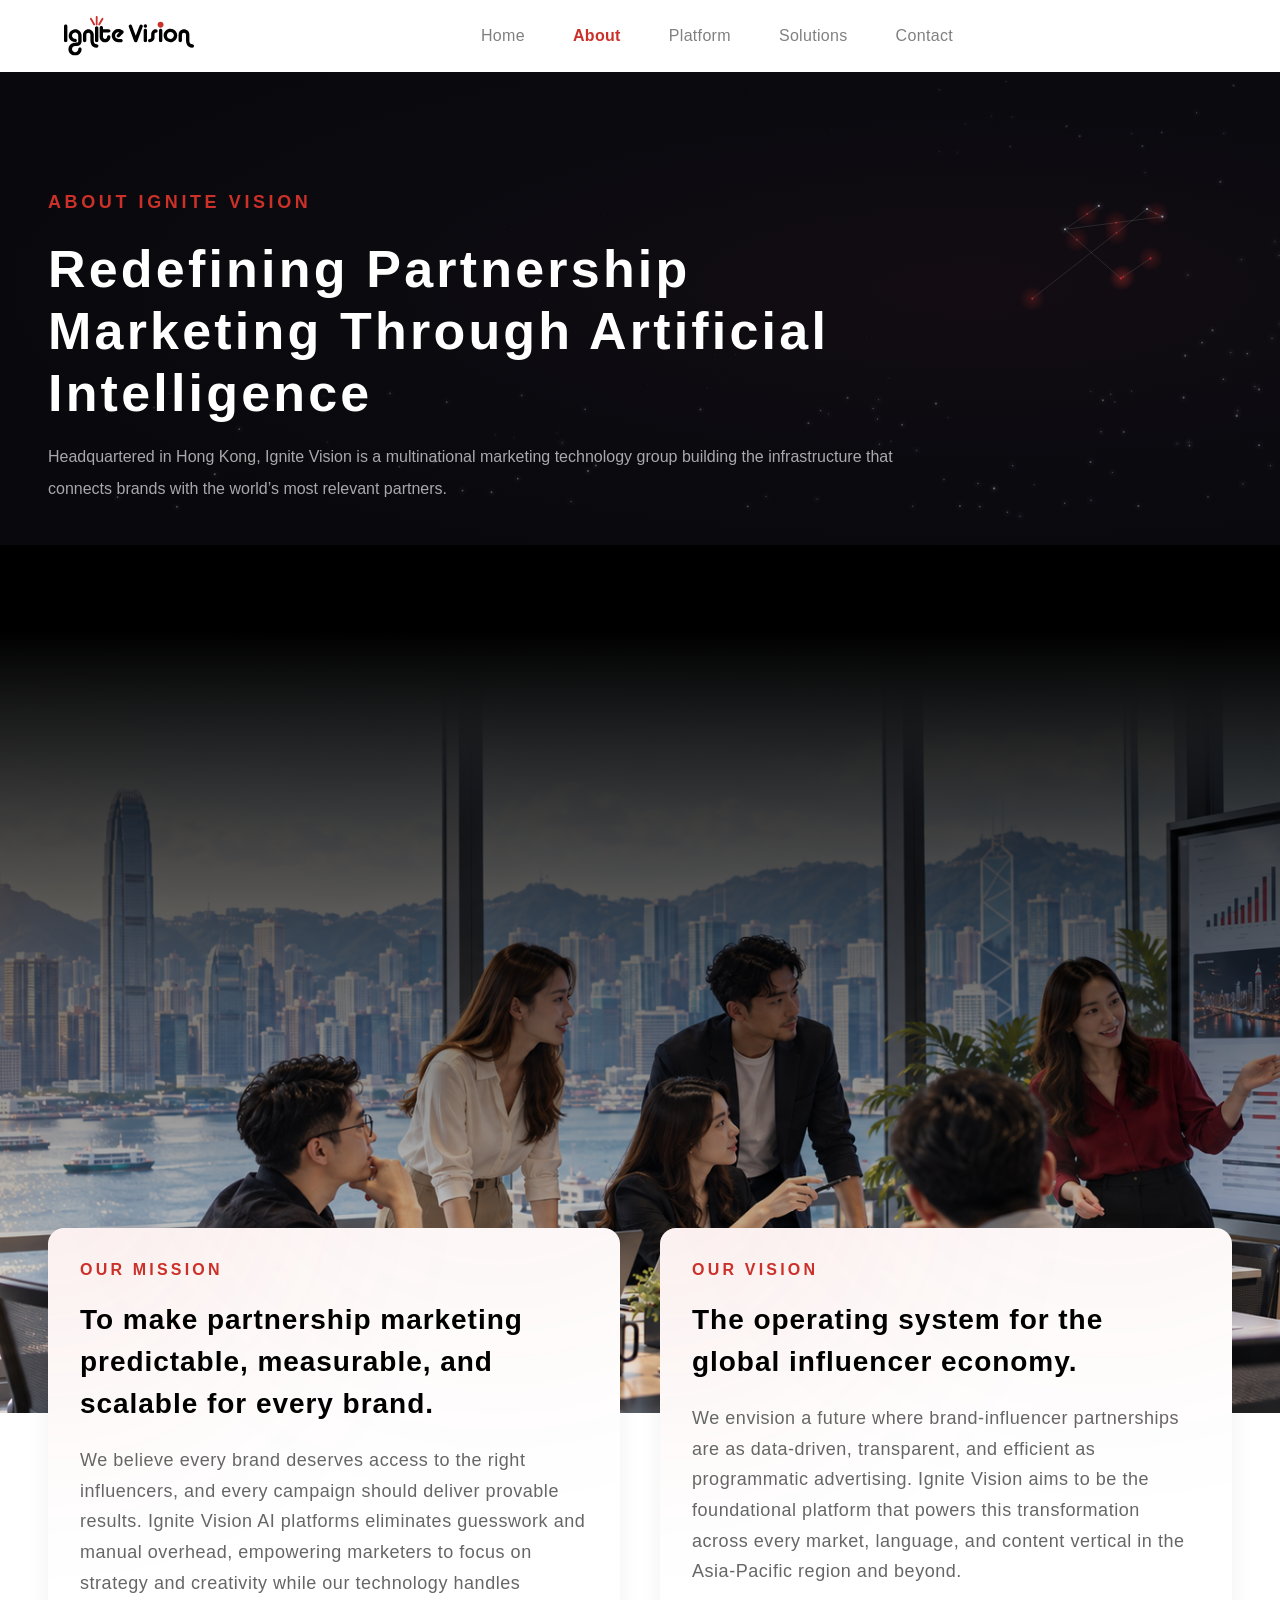
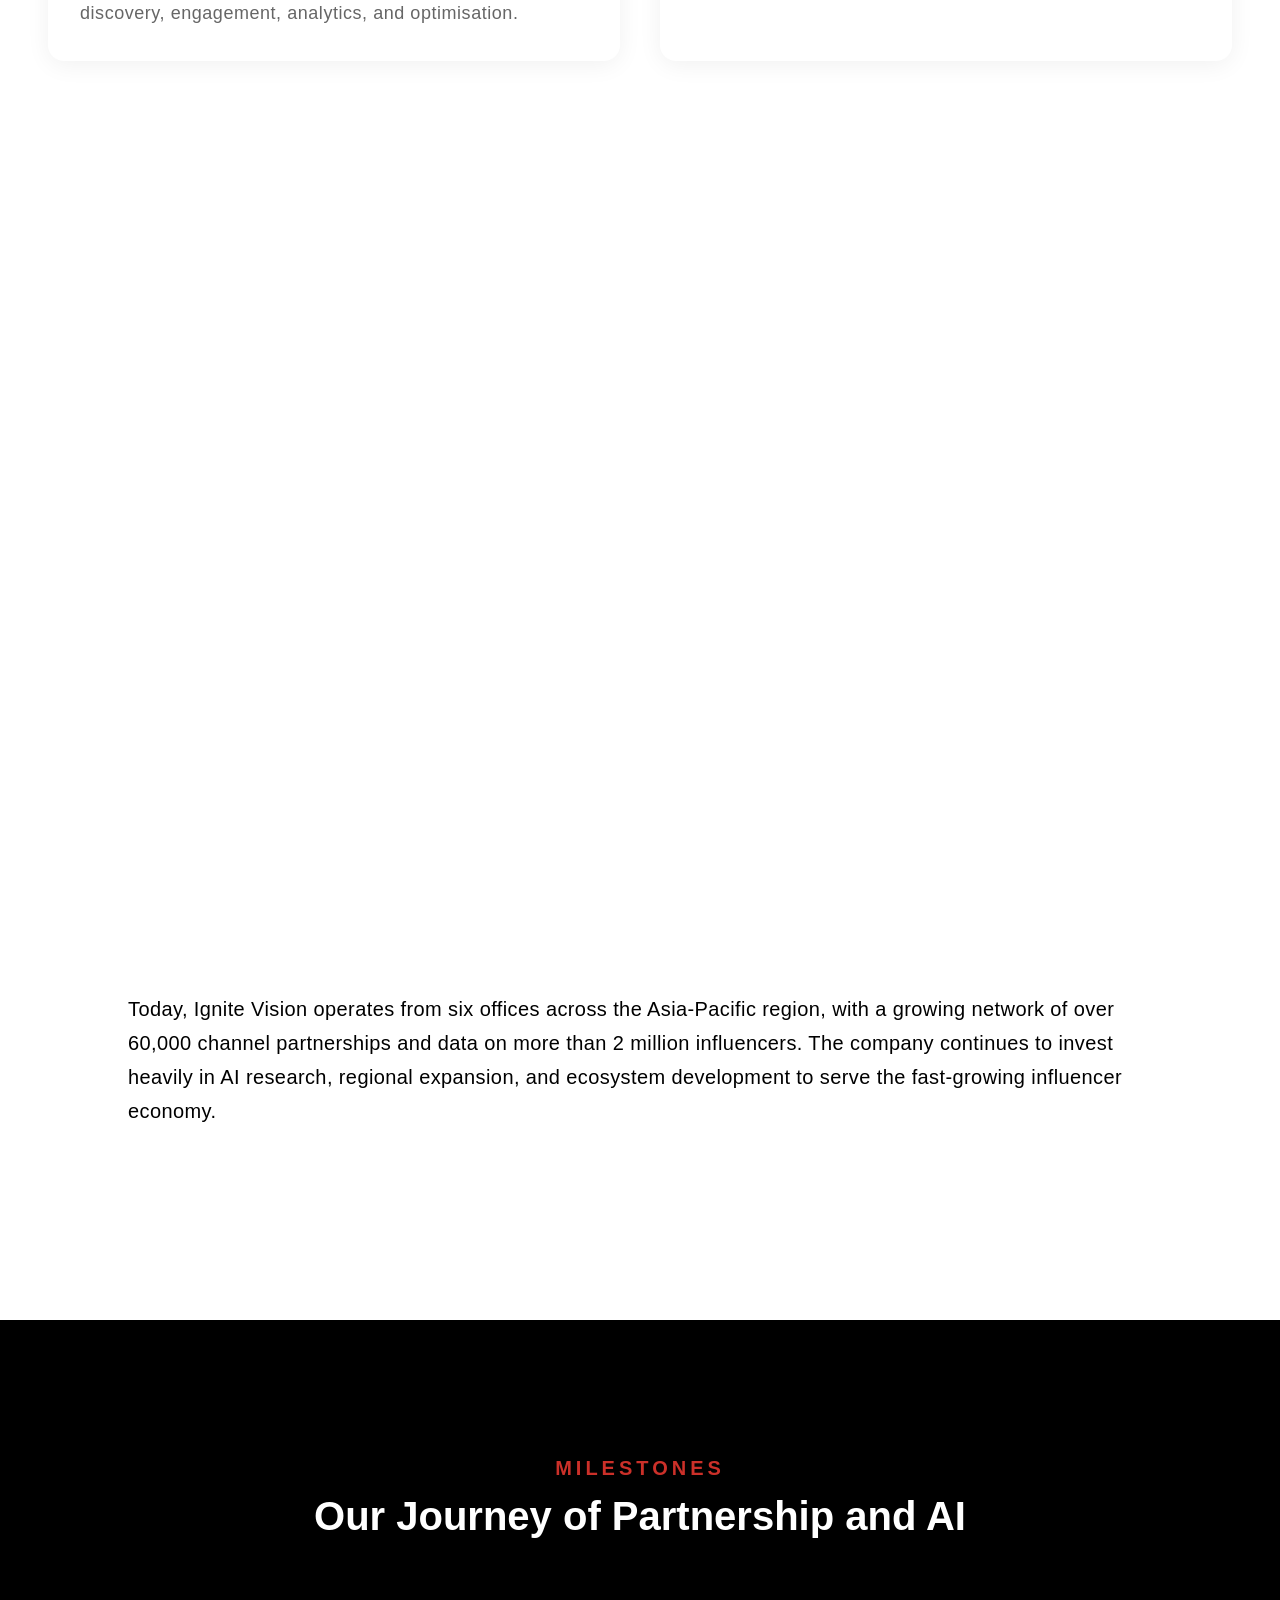
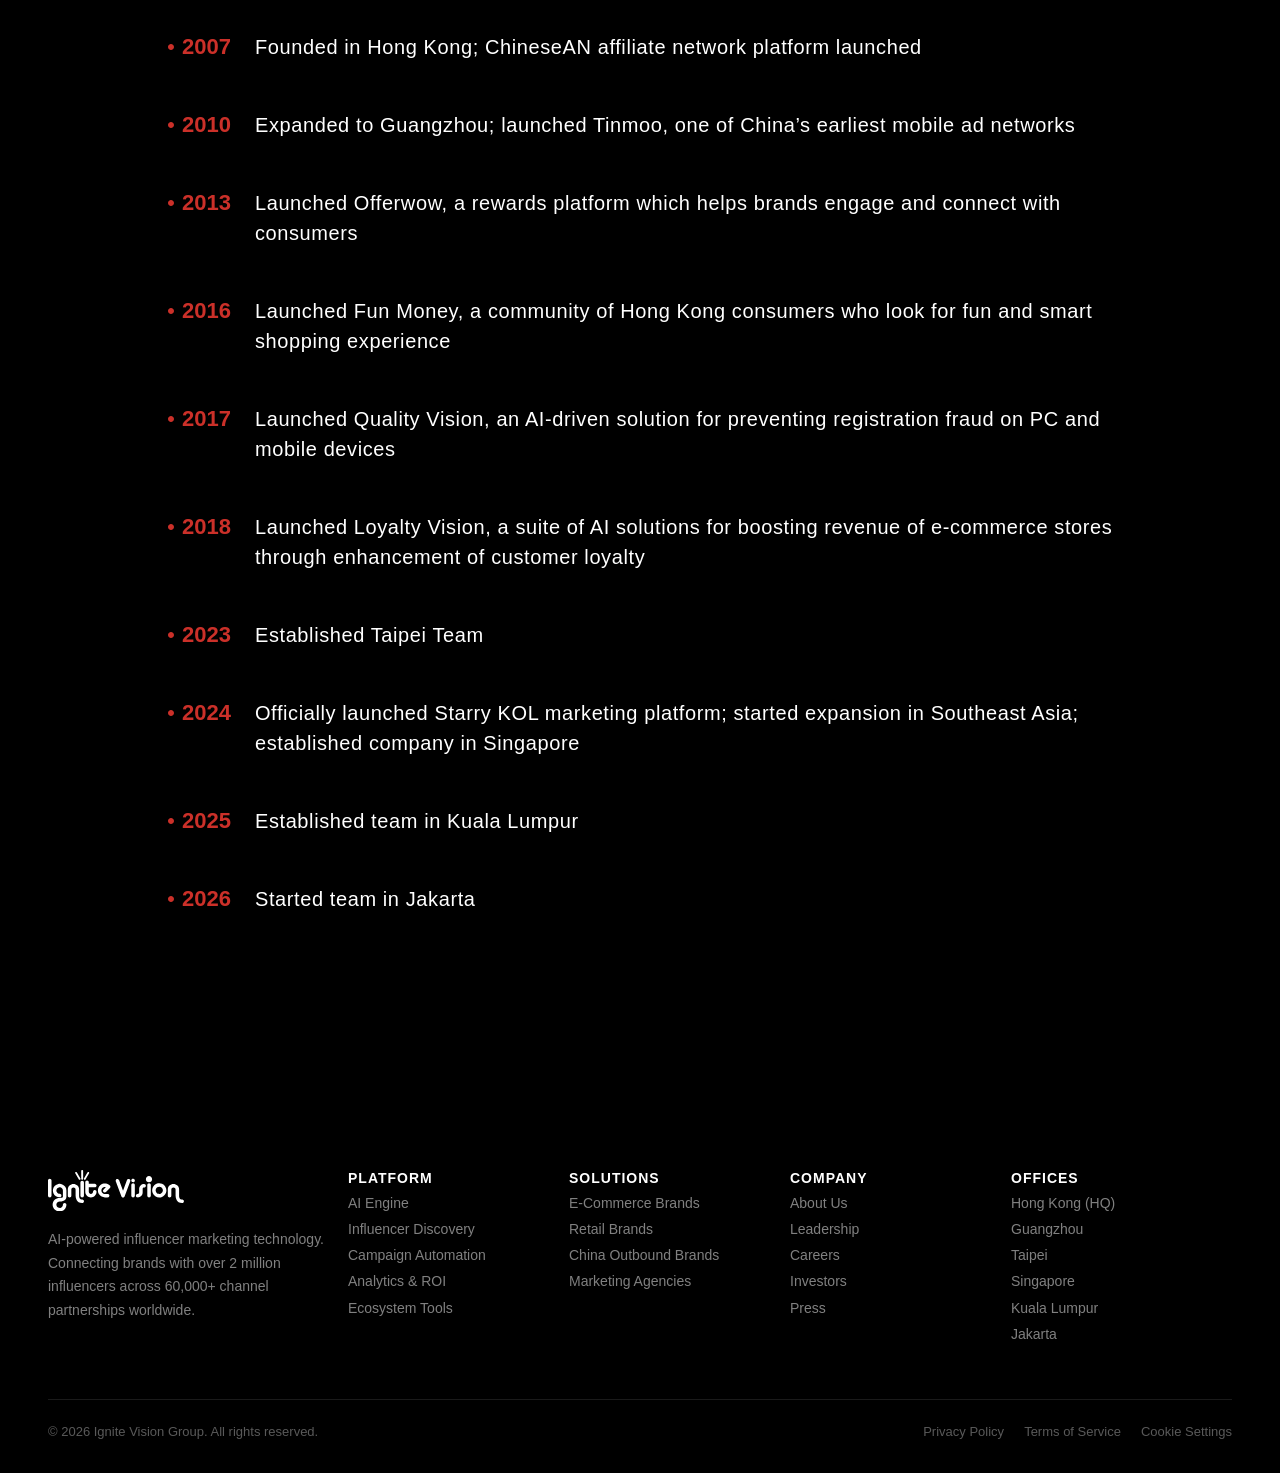
==== project/about.html @ b1c54ced "更新" ====
<!doctype html><html lang="en"><head><meta charset="utf-8"><meta name="viewport" content="width=device-width,initial-scale=1"><title>About — Ignite Vision</title><meta name="description" content="Meet Ignite Vision: our mission, story and journey in AI-powered influencer marketing."><link rel="stylesheet" href="home.css"><link rel="stylesheet" href="about.css"><link rel="stylesheet" href="scroll-reveal.css"></head><body><a class="skip-link" href="#about">Skip to content</a><div class="page"><header class="nav nav-fixed"><nav class="nav-inner" aria-label="Main navigation">
<a class="brand brand-nav" href="home.html#home" aria-label="Ignite Vision Home"><img src="assets/revision-20261009/about/imgStandardFormat.svg" alt="Ignite Vision"></a>
<button class="menu-toggle" aria-expanded="false" aria-controls="main-menu" type="button"><span class="menu-icon" aria-hidden="true"></span><span class="menu-label">Menu</span></button>
<div class="nav-links" id="main-menu">
<a class="nav-link" href="home.html#home" aria-current="page">Home</a><a class="nav-link active" href="about.html" aria-current="page">About</a><a class="nav-link" href="platform.html">Platform</a><a class="nav-link" href="solutions.html">Solutions</a><a class="nav-link" href="home.html#contact">Contact</a>
</div>
</nav></header><main id="about"><section class="about-hero"><div class="about-motion" data-background-preset="about-constellation-dark-v3" data-background-version="3" aria-hidden="true"></div><div class="about-width"><div class="about-intro"><span class="eyebrow">About Ignite Vision</span><h1>Redefining Partnership Marketing Through Artificial Intelligence</h1><p>Headquartered in Hong Kong, Ignite Vision is a multinational marketing technology group building the infrastructure that connects brands with the world’s most relevant partners.</p></div></div><div class="about-photo"><img src="assets/about/imgContainerMargin.png" alt="Team collaborating in an office overlooking Hong Kong harbour"></div></section><section class="mission-grid about-width" aria-label="Our mission and vision"><article class="mission-card" data-reveal><span class="eyebrow">Our Mission</span><h2>To make partnership marketing predictable, measurable, and scalable for every brand.</h2><p>We believe every brand deserves access to the right influencers, and every campaign should deliver provable results. Ignite Vision AI platforms eliminates guesswork and manual overhead, empowering marketers to focus on strategy and creativity while our technology handles discovery, engagement, analytics, and optimisation.</p><img class="mission-glow first" src="assets/revision-20261009/about/imgRedCircle.svg" alt=""><img class="mission-glow second" src="assets/revision-20261009/about/imgRedCircle1.svg" alt=""></article><article class="mission-card" data-reveal><span class="eyebrow">Our Vision</span><h2>The operating system for the global influencer economy.</h2><p>We envision a future where brand-influencer partnerships are as data-driven, transparent, and efficient as programmatic advertising. Ignite Vision aims to be the foundational platform that powers this transformation across every market, language, and content vertical in the Asia-Pacific region and beyond.</p><img class="mission-glow first" src="assets/revision-20261009/about/imgRedCircle.svg" alt=""><img class="mission-glow second" src="assets/revision-20261009/about/imgRedCircle1.svg" alt=""></article></section><section class="about-story about-section"><div class="about-width"><div class="section-title" data-reveal><span class="overline">Our Story</span><h2>Built by Marketers, Powered by AI</h2></div><div class="story-copy"><p data-reveal>Ignite Vision was founded in 2007 by a team of marketing veterans and technology leaders who experienced firsthand the gap in performance from marketing. The team established ChineseAN, which is one of the very first performance based ad networks in the Greater China region. The team continuously work on the most advanced technical innovation. Ignite Vision started to employ big data technologies and AI prediction frameworks in 2016 to enhance marketing performance. When the dawn of LLM models came in 2023, the team took advantage of the new possibilities.</p><p data-reveal>Brands were spending months on manual influencer research, outreach, and reporting, only to see unpredictable results and missed market windows. This is a perfect playfield for this new generation of AI. Starting in Hong Kong, the team built an AI-powered platform that could analyse millions of influencer profiles, predict campaign outcomes, and automate the entire workflow from discovery to ROI measurement. What began as a solution for the team’s own agency challenges quickly evolved into a platform serving e-commerce brands, retail giants, China outbound marketers, and agencies across the region.</p><p data-reveal>Today, Ignite Vision operates from six offices across the Asia-Pacific region, with a growing network of over 60,000 channel partnerships and data on more than 2 million influencers. The company continues to invest heavily in AI research, regional expansion, and ecosystem development to serve the fast-growing influencer economy.</p></div></div></section><section class="about-section journey" id="journey"><div class="about-width"><div class="section-title" data-reveal><span class="overline">Milestones</span><h2>Our Journey of Partnership and AI</h2></div><ol class="timeline"><li data-reveal><div class="year"><img src="assets/about/imgDoc.svg" alt=""><strong>2007</strong></div><p>Founded in Hong Kong; ChineseAN affiliate network platform launched</p></li><li data-reveal><div class="year"><img src="assets/about/imgProperty1Default.svg" alt=""><strong>2010</strong></div><p>Expanded to Guangzhou; launched Tinmoo, one of China’s earliest mobile ad networks</p></li><li data-reveal><div class="year"><img src="assets/about/imgProperty1Default.svg" alt=""><strong>2013</strong></div><p>Launched Offerwow, a rewards platform which helps brands engage and connect with consumers</p></li><li data-reveal><div class="year"><img src="assets/about/imgProperty1Default.svg" alt=""><strong>2016</strong></div><p>Launched Fun Money, a community of Hong Kong consumers who look for fun and smart shopping experience</p></li><li data-reveal><div class="year"><img src="assets/about/imgProperty1Default.svg" alt=""><strong>2017</strong></div><p>Launched Quality Vision, an AI-driven solution for preventing registration fraud on PC and mobile devices</p></li><li data-reveal><div class="year"><img src="assets/about/imgProperty1Default.svg" alt=""><strong>2018</strong></div><p>Launched Loyalty Vision, a suite of AI solutions for boosting revenue of e-commerce stores through enhancement of customer loyalty</p></li><li data-reveal><div class="year"><img src="assets/about/imgProperty1Default.svg" alt=""><strong>2023</strong></div><p>Established Taipei Team</p></li><li data-reveal><div class="year"><img src="assets/about/imgProperty1Default.svg" alt=""><strong>2024</strong></div><p>Officially launched Starry KOL marketing platform; started expansion in Southeast Asia; established company in Singapore</p></li><li data-reveal><div class="year"><img src="assets/about/imgProperty1Default.svg" alt=""><strong>2025</strong></div><p>Established team in Kuala Lumpur</p></li><li data-reveal><div class="year"><img src="assets/about/imgProperty1Default.svg" alt=""><strong>2026</strong></div><p>Started team in Jakarta</p></li></ol></div></section></main><footer class="footer" id="company"><div class="footer-inner">
    <div class="footer-grid">
      <div class="footer-brand"><a class="brand brand-footer" href="home.html#home" aria-label="Ignite Vision Home"><img src="assets/revision-20261009/about/imgStandardFormat1.svg" alt="Ignite Vision"></a><p>AI-powered influencer marketing technology. Connecting brands with over 2 million influencers across 60,000+ channel partnerships worldwide.</p></div>
      <div class="footer-col"><h4>Platform</h4><span class="footer-item">AI Engine</span><span class="footer-item">Influencer Discovery</span><span class="footer-item">Campaign Automation</span><span class="footer-item">Analytics &amp; ROI</span><span class="footer-item">Ecosystem Tools</span></div>
      <div class="footer-col"><h4>Solutions</h4><span class="footer-item">E-Commerce Brands</span><span class="footer-item">Retail Brands</span><span class="footer-item">China Outbound Brands</span><span class="footer-item">Marketing Agencies</span></div>
      <div class="footer-col"><h4>Company</h4><span class="footer-item">About Us</span><span class="footer-item">Leadership</span><span class="footer-item">Careers</span><span class="footer-item">Investors</span><span class="footer-item">Press</span></div>
      <div class="footer-col" id="offices"><h4>Offices</h4><span class="footer-item">Hong Kong (HQ)</span><span class="footer-item">Guangzhou</span><span class="footer-item">Taipei</span><span class="footer-item">Singapore</span><span class="footer-item">Kuala Lumpur</span><span class="footer-item">Jakarta</span></div>
    </div>
    <div class="footer-bottom"><p>&copy; 2026 Ignite Vision Group. All rights reserved.</p><div class="footer-bottom-links"><span class="footer-item">Privacy Policy</span><span class="footer-item">Terms of Service</span><span class="footer-item">Cookie Settings</span></div></div>
  </div></footer></div><script src="ignite-backgrounds.js" defer></script><script src="about.js" defer></script><script src="scroll-reveal.js" defer></script></body></html>
---- project/home.css ----
/* Home / Figma 229:3410 — native responsive layout, 1920px reference. */
:root{--red:#cb3029;--signal:#da0000;--ink:#000;--muted:#808080;--line:#e6e6e6;--shadow:0 4px 24px #0000000f;--font:'Helvetica Neue',Helvetica,Arial,sans-serif}
*,:before,:after{box-sizing:border-box}*{margin:0}html{scroll-behavior:smooth;scroll-padding-top:24px}body{font-family:var(--font);color:var(--ink);background:#fff;-webkit-font-smoothing:antialiased}button,a{-webkit-tap-highlight-color:transparent}a{color:inherit;text-decoration:none}button{font:inherit}button,a{touch-action:manipulation}a:focus-visible,button:focus-visible{outline:3px solid #e76a43;outline-offset:5px}.page{position:relative;width:100%}.skip-link{position:fixed;top:8px;left:8px;z-index:200;background:#fff;color:#000;padding:12px;transform:translateY(-200%)}.skip-link:focus{transform:none}
.nav{position:absolute;top:0;left:0;width:100%;z-index:10;background:#000;color:#fff}.nav-inner{display:flex;align-items:center;justify-content:space-between;gap:24px;padding:20px 64px;min-height:95px}.brand{position:relative;display:block;flex:none;overflow:hidden}.brand img{display:block;max-width:none;transform-origin:top left}.brand-nav{width:180px;height:55px}.brand-nav img{transform:scale(.818)}.brand-footer{width:136px;height:42px}.brand-footer img{transform:scale(.618)}.nav-links{display:flex;align-items:center;justify-content:center;gap:48px;flex:1}.nav-link{font-size:16px;letter-spacing:.32px;line-height:1.2;white-space:nowrap}.nav-link.active{color:var(--red);font-weight:700}.nav-link[aria-disabled]{cursor:default}.nav-link[href]:hover{color:#ee746d}.btn{display:inline-flex;align-items:center;justify-content:center;padding:16px 24px;min-height:54px;border-radius:100px;font-size:18px;font-weight:500;line-height:1.2;letter-spacing:.36px;border:1.5px solid transparent;cursor:pointer;transition:background .2s,transform .2s}.btn:hover{transform:translateY(-2px)}.btn-primary{background:var(--red);color:#fff}.btn-primary:hover{background:#ae2721}.btn-outline{border-color:#fff;color:#fff;background:transparent}.btn-outline:hover{background:#ffffff12}.nav-cta{font-size:16px;min-height:51px;white-space:nowrap}.menu-toggle{display:none}.contact-button[aria-disabled]{cursor:default}
.hero{position:relative;isolation:isolate;overflow:hidden;background:#000;padding:128px 24px;color:#fff}.hero-particles{position:absolute;inset:0;width:100%;height:100%;pointer-events:none;z-index:-1}.hero-grid{display:grid;grid-template-columns:minmax(0,1fr) 552px;gap:64px;align-items:center;max-width:1440px;margin:auto;padding:64px 0;min-height:680px}.hero .overline{display:block;font-size:18px;line-height:1.2;letter-spacing:3.6px;color:var(--red);font-weight:700;text-transform:uppercase}.hero h1{font-size:64px;line-height:1.2;letter-spacing:3.2px;font-weight:700;padding:24px 0 8px}.hero h1 span{color:var(--red)}.hero .subtitle{font-size:16px;line-height:32.3px;color:#ffffffa6;padding:8px 0 24px}.hero-actions{display:flex;gap:16px;padding:24px 0;flex-wrap:wrap}.hero-stats{border-radius:16px;background:#ffffff1a;backdrop-filter:blur(2px);padding:24px}.hero-stats-grid{display:grid;grid-template-columns:repeat(2,minmax(0,1fr));gap:24px}.hero-stat{padding:40px 16px;background:#ffffff0d;border-radius:16px;text-align:center;min-width:0}.num{font-size:48px;line-height:1;font-weight:700;letter-spacing:2.4px}.num small{font-size:.645em}.hero-stat .num{color:var(--red)}.hero-stat .label{font-size:14px;line-height:1.3;letter-spacing:.42px;margin-top:16px}
.trust-bar{padding:64px 24px 128px}.trust-bar-inner{max-width:1440px;margin:auto;text-align:center}.trust-bar p{font-size:14px;letter-spacing:2px;text-transform:uppercase;color:#b3b3b3}.brand-wall{display:flex;gap:40px;justify-content:center;align-items:center;margin-top:40px}.brand-crop{position:relative;overflow:hidden;flex:none}.brand-crop img{position:absolute;max-width:none;height:251.14%;object-fit:fill;display:block}.crop-one{width:554px;height:95px}.crop-one img{width:147.65%;left:-23.83%;top:-25.49%}.crop-two{width:570px;height:95px}.crop-two img{width:143.51%;left:-21.75%;top:-145.42%}
.section{padding:64px 24px 128px}.section-inner{max-width:1440px;margin:auto}.section-title{text-align:center;padding:64px 0}.section-title .overline{display:block;padding:8px 0;color:var(--red);font-size:20px;line-height:1.2;font-weight:700;letter-spacing:4px;text-transform:uppercase}.section-title h2{font-size:48px;line-height:1;font-weight:700;padding:8px 0}.section-title p{font-size:18px;line-height:1.5;letter-spacing:.54px;color:var(--muted);padding:8px 0}.card-grid-4,.card-grid-3,.card-grid-2{display:grid;gap:24px;padding:24px 0 64px;align-items:start}.card-grid-4{grid-template-columns:repeat(4,minmax(0,1fr))}.card-grid-3{grid-template-columns:repeat(3,minmax(0,1fr))}.card-grid-2{grid-template-columns:repeat(2,minmax(0,1fr));gap:48px}.card{position:relative;isolation:isolate;overflow:hidden;background:#fff;border-radius:8px;box-shadow:var(--shadow);padding:0 24px}.card h3{font-size:24px;line-height:normal;letter-spacing:.72px;color:var(--red);padding:16px 0 8px}.card p{font-size:16px;line-height:1.5;padding:8px 0;color:var(--muted)}.card p.answer{font-weight:500;color:#000;padding-bottom:16px}.card:first-child,.card:last-child{align-self:stretch}.card-glow,.value-glow{position:absolute;z-index:-1;pointer-events:none;max-width:none;display:block}.glow-one{left:74px;top:-262px}.glow-two{left:-275px;top:-378px}
.platforms{padding-bottom:0}.subplatform{padding:24px;border:1px solid var(--line);border-radius:16px;background:#ffffff0d}.sp-badge{display:table;color:var(--red);background:#cb30291f;padding:8px 16px;border-radius:40px;font-size:14px;line-height:1;letter-spacing:1.4px;text-transform:uppercase;margin-bottom:16px}.starry-logo{position:relative;width:126px;height:48px}.starry-logo img{position:absolute;left:1.07px;top:2.22px;display:block;max-width:none}.chinesean-logo{position:relative;width:294px;height:48px;max-width:100%}.chinesean-logo img{position:absolute;left:.51%;top:9.38%;width:98.98%;height:82.41%;object-fit:contain}.subplatform p{font-size:16px;line-height:1.7;letter-spacing:.48px;margin-top:16px}.pillars{padding-top:24px}.pillars h2{font-size:40px}.pillar{padding:24px;border-radius:16px;box-shadow:0 4px 12px #0000000f;align-self:stretch}.pillar-num{display:grid;place-items:center;width:48px;height:48px;background:var(--signal);border-radius:8px;font-size:32px;font-weight:700;font-style:italic;color:#fff}.pillar h3{font-size:24px;padding:16px 0;line-height:1.2}.pillar-item{display:flex;gap:10px;align-items:flex-start;margin:8px 0 16px}.pillar-item:last-child{margin-bottom:8px}.pillar-item .check{font-size:16px;line-height:1.7;color:var(--signal);flex:0 0 15px}.pillar-item p{font-size:14px;line-height:1.7;letter-spacing:.42px;min-width:0}.value .card-grid-4{gap:16px}.card-border{position:relative;isolation:isolate;overflow:hidden;padding:40px 16px;border-radius:16px;box-shadow:var(--shadow);background:#fff}.card-border h3{font-size:24px;line-height:1;color:var(--red);margin-bottom:20px}.card-border p{font-size:14px;line-height:1.7}.value-glow-one{left:calc(100% - 1265px);top:calc(50% - 666px)}.value-glow-two{left:calc(100% - 699px);top:calc(50% - 918px)}
.stats-band{background:var(--signal);color:#fff;padding:64px 24px}.stats-grid{max-width:1440px;margin:auto;display:grid;grid-template-columns:repeat(3,minmax(0,1fr));text-align:center}.stat .label{font-size:16px;line-height:1.3;letter-spacing:.48px;margin-top:16px}.contact{background:#000;color:#fff;padding:64px 24px}.cta-block{padding:64px 0;text-align:center}.cta-block h2{font-size:42px;line-height:1.5;letter-spacing:1.26px}.cta-block p{font-size:18px;line-height:1.5;letter-spacing:.54px;color:#ffffff99;max-width:720px;margin:auto;padding:16px 0}.cta-block .btns{display:flex;justify-content:center;padding:24px 0}.footer{background:#000;color:#fff;padding:64px 24px 32px}.footer-inner{max-width:1440px;margin:auto;padding:0 24px}.footer-grid{display:grid;grid-template-columns:375px repeat(4,minmax(0,1fr));margin-bottom:48px}.footer-brand p{font-size:14px;color:#ffffff80;line-height:23.8px;max-width:280px;margin-top:16px}.footer-col h4{font-size:14px;letter-spacing:1px;text-transform:uppercase;margin-bottom:8px}.footer-item{display:block;font-size:14px;color:#ffffff80;line-height:1.3;margin-bottom:8px}.footer-bottom{display:flex;justify-content:space-between;gap:24px;border-top:1px solid #ffffff1a;padding-top:24px;font-size:13px;color:#ffffff59}.footer-bottom-links{display:flex;gap:20px}.footer-bottom-links .footer-item{font-size:13px;color:inherit;margin:0}
@media(max-width:1500px){.hero-grid,.section-inner,.trust-bar-inner,.stats-grid{max-width:calc(100% - 64px)}.nav-inner{padding-inline:32px}.nav-links{gap:28px}.hero-grid{grid-template-columns:minmax(0,1fr) 460px;gap:40px}.hero h1{font-size:clamp(44px,3.34vw,64px);letter-spacing:.04em}.hero-stats{padding:20px}.hero-stats-grid{gap:16px}.hero-stat{padding:32px 12px}.hero .overline{font-size:15px;letter-spacing:2.5px}.section-title h2{font-size:40px}.card h3{font-size:22px}.footer-grid{grid-template-columns:300px repeat(4,minmax(0,1fr))}.brand-wall{gap:24px}.brand-crop{flex-shrink:1}.crop-one{aspect-ratio:554/95;height:auto}.crop-two{aspect-ratio:570/95;height:auto}}
@media(max-width:1100px){.nav-links{gap:18px}.brand-nav{width:145px;height:45px}.brand-nav img{transform:scale(.659)}.nav-link{font-size:14px}.hero-grid{grid-template-columns:1fr 380px;gap:28px}.hero h1{font-size:44px;letter-spacing:1px}.hero-stats{padding:16px}.hero-stat .num{font-size:38px}.hero-stat .label{font-size:12px}.hero .overline{font-size:13px}.card-grid-4{grid-template-columns:repeat(2,minmax(0,1fr))}.card{align-self:stretch}.footer-grid{grid-template-columns:repeat(4,minmax(0,1fr));gap:32px}.footer-brand{grid-column:1/-1}.footer-brand p{max-width:420px}.section-title{padding:40px 0}.section{padding-top:48px;padding-bottom:80px}.platforms{padding-bottom:0}.brand-wall{gap:24px}.pillar h3{font-size:20px}}
@media(max-width:900px){.nav-inner{padding:20px 24px;gap:16px;min-height:80px}.nav-cta{margin-left:auto;font-size:14px;min-height:44px;padding:12px 18px}.menu-toggle{display:flex;align-items:center;gap:8px;order:3;min-height:44px;color:#fff;border:1px solid #ffffff40;border-radius:30px;background:transparent;padding:10px 14px}.menu-icon{width:16px;height:10px;border-top:1px solid;border-bottom:1px solid}.nav-links{display:none;position:absolute;top:100%;left:0;right:0;padding:16px 24px 24px;background:#080808;border-top:1px solid #ffffff20;flex-direction:column;align-items:stretch;gap:0}.nav-links.is-open{display:flex}.nav-link{padding:13px 8px;font-size:16px}.hero{padding:120px 24px 64px}.hero-grid{grid-template-columns:1fr;max-width:700px;min-height:0;padding:32px 0;gap:40px}.hero h1{font-size:52px;letter-spacing:1.6px}.hero .overline{font-size:14px}.hero-stats{width:100%;max-width:552px;justify-self:center;padding:24px}.hero-stat{padding:32px 16px}.hero-stat .num{font-size:44px}.hero-stat .label{font-size:14px}.section-inner,.trust-bar-inner,.stats-grid{max-width:100%}.card-grid-3{grid-template-columns:1fr}.pillar{width:100%;padding:28px}.pillar h3{font-size:24px}.brand-wall{flex-direction:column;gap:20px}.brand-crop{width:min(100%,554px);flex:none}.crop-two{width:min(100%,570px)}.section-title h2{font-size:36px;line-height:1.15}.section-title .overline{font-size:15px;letter-spacing:3px}.section-title p{font-size:16px}.card-grid-2{gap:24px}.subplatform p{font-size:15px}.footer-inner{padding:0}.cta-block h2{font-size:36px}.footer-bottom{flex-direction:column}.trust-bar{padding-bottom:64px}}
@media(max-width:600px){.nav-inner{padding:16px 20px;gap:10px}.brand-nav{width:118px;height:36px}.brand-nav img{transform:scale(.536)}.nav-cta{font-size:12px;padding:12px 14px}.menu-toggle{padding:12px}.menu-label{position:absolute;clip-path:inset(50%);width:1px;height:1px;overflow:hidden}.hero{padding:106px 20px 48px}.hero-grid{padding:16px 0 0;gap:32px}.hero h1{font-size:clamp(32px,8.8vw,48px);line-height:1.18;letter-spacing:.025em;padding:20px 0 8px}.hero .overline{font-size:11px;line-height:1.6;letter-spacing:2px}.hero .subtitle{font-size:15px;line-height:1.8;padding-bottom:12px}.hero-actions{gap:12px;padding:16px 0}.btn{font-size:15px;min-height:48px;padding:14px 20px}.hero-stats{padding:12px}.hero-stats-grid{gap:12px}.hero-stat{padding:26px 8px}.hero-stat .num{font-size:34px;letter-spacing:1px}.hero-stat .label{font-size:11px;letter-spacing:.15px;line-height:1.4;margin-top:12px}.section{padding:32px 20px 48px}.section-title{padding:24px 0}.section-title h2{font-size:30px;line-height:1.15}.section-title .overline{font-size:12px;letter-spacing:2.4px}.section-title p{font-size:15px;letter-spacing:.2px;line-height:1.6}.card-grid-4,.card-grid-2,.card-grid-3{grid-template-columns:1fr;gap:20px;padding:16px 0 24px}.card h3{font-size:22px}.card p{font-size:16px}.subplatform{padding:24px}.subplatform p{font-size:15px}.chinesean-logo{width:min(294px,100%)}.sp-badge{font-size:11px}.pillar{padding:24px}.pillar h3{font-size:22px}.pillar-item p{font-size:15px}.card-border{padding:32px 24px}.card-border h3{font-size:24px;line-height:1.2;margin-bottom:16px}.card-border p{font-size:15px}.trust-bar{padding:40px 20px 48px}.trust-bar p{font-size:10px;letter-spacing:1.6px;line-height:1.6}.brand-wall{margin-top:28px;gap:24px}.stats-band{padding:40px 20px}.stats-grid{gap:28px;grid-template-columns:1fr}.stat .num{font-size:44px}.stat .label{font-size:14px;margin-top:10px}.contact{padding:40px 20px}.cta-block{padding:24px 0}.cta-block h2{font-size:30px;line-height:1.2;letter-spacing:.5px}.cta-block p{font-size:16px}.footer{padding:40px 20px 24px}.footer-grid{grid-template-columns:repeat(2,minmax(0,1fr));gap:32px 20px;margin-bottom:32px}.footer-brand p{max-width:100%}.footer-item{font-size:13px;overflow-wrap:anywhere}.footer-bottom{font-size:12px}.footer-bottom-links{gap:12px;flex-wrap:wrap}.footer-bottom-links .footer-item{font-size:12px}}
@media(prefers-reduced-motion:reduce){html{scroll-behavior:auto}.btn{transition:none}.btn:hover{transform:none}}
/* Match Figma's cap-height text boxes without changing the typeface. */
.hero .overline,.hero-stat .num,.hero-stat .label,.stat .num,.stat .label{text-box-trim:trim-both;text-box-edge:cap alphabetic}
.sp-badge{line-height:10px}
@media(max-width:360px){.nav-cta{display:none}.menu-toggle{margin-left:auto}}

.hero-stat .week-unit{letter-spacing:0;white-space:nowrap}
@media(max-width:900px){.menu-toggle{margin-left:auto}}
.hero-stat .num:has(.week-unit){white-space:nowrap}
@media(max-width:600px){.hero-stat .num:has(.week-unit){font-size:clamp(26px,7.5vw,34px)}}

/* Confirmed white fixed navigation — Figma 229:3784. */
.nav-fixed{position:fixed;background:#fff;color:#808080;z-index:100}
html:has(.nav-fixed){scroll-padding-top:96px}
@media(max-width:900px){.nav-fixed .menu-toggle{color:#333;border-color:#0003}.nav-fixed .nav-links{background:#fff;border-top-color:#0001;max-height:calc(100dvh - 76px);overflow-y:auto}}
@media(max-width:600px){html:has(.nav-fixed){scroll-padding-top:100px}}

.nav-fixed .nav-inner{padding:16px 64px;min-height:72px}
.nav-fixed .brand-nav{width:130px;height:40px}
.nav-fixed .brand-nav img{transform:scale(.591)}
@media(min-width:901px){.nav-fixed .nav-links{gap:48px}.nav-fixed .nav-link{font-size:16px}}
@media(min-width:901px) and (max-width:1100px){.nav-fixed .nav-inner{padding-inline:32px}.nav-fixed .nav-links{gap:24px}}
@media(max-width:900px){.nav-fixed .nav-inner{padding:16px 24px;min-height:76px}html:has(.nav-fixed){scroll-padding-top:100px}}
@media(max-width:600px){.nav-fixed .nav-inner{padding-inline:20px}}
/* Home content revision, Figma 229:3410, 2026-10-09. */
.home-current .stats-band{background:var(--red)}
.home-current .stats-heading{display:block;text-align:center;font-size:20px;font-weight:700;letter-spacing:4px;margin-bottom:64px}
.home-current .stats-grid{grid-template-columns:repeat(4,minmax(0,1fr))}
.home-current .stat .num{font-size:48px}
.home-current .cta-block>.overline{display:block;color:var(--red);font-size:20px;letter-spacing:4px;font-weight:700;margin-bottom:16px}
.home-current .cta-block h2{font-size:48px;line-height:1;letter-spacing:0}
.home-current .cta-block p{max-width:none;color:#ccc}
@media(max-width:900px){.home-current .stats-grid{grid-template-columns:repeat(2,minmax(0,1fr));gap:32px}.home-current .cta-block h2{font-size:36px}}
@media(max-width:600px){.home-current .stats-heading{font-size:12px;letter-spacing:2.4px;margin-bottom:32px}.home-current .stat .num{font-size:36px}.home-current .stat .label{font-size:12px}.home-current .cta-block h2{font-size:30px;line-height:1.15}.home-current .cta-block>.overline{font-size:12px;letter-spacing:2.4px}}
/* Home client logos: equal image height, natural width, continuous two-row strip. */
.brand-marquee{margin-top:40px;overflow-x:auto;scrollbar-width:none;mask-image:linear-gradient(to right,transparent,#000 32px,#000 calc(100% - 32px),transparent);touch-action:pan-x pan-y}
.brand-marquee::-webkit-scrollbar{display:none}
.brand-marquee:focus-visible{outline:2px solid var(--red);outline-offset:8px}
.brand-track,.brand-set{display:flex;width:max-content;align-items:center}
.brand-set{gap:48px;padding-right:48px;flex:none}
.brand-set img{display:block;height:95px;width:auto;max-width:none;flex:none}
@media(max-width:600px){.brand-marquee{margin-top:28px;mask-image:linear-gradient(to right,transparent,#000 16px,#000 calc(100% - 16px),transparent)}.brand-set{gap:32px;padding-right:32px}.brand-set img{height:85px}}
.brand-marquee{user-select:none;-webkit-user-select:none}
.brand-marquee.has-drag-cursor,.brand-marquee.has-drag-cursor *{cursor:none}
.brand-drag-cursor{position:fixed;width:60px;height:60px;object-fit:contain;pointer-events:none;z-index:10000;transform:translate(-50%,-50%);display:none}
.brand-drag-cursor.is-visible{display:block}
.brand-drag-cursor.is-dragging{transform:translate(-50%,-50%) scale(.9)}
---- project/about.css ----
.about-width{width:calc(100% - 48px);max-width:1440px;margin-inline:auto}.about-hero{background:#000;color:#fff;padding-top:192px}.about-intro{width:calc(100% - 454px);min-height:353px}.eyebrow{display:block;color:var(--red);font-size:18px;font-weight:700;letter-spacing:3.6px;text-transform:uppercase;line-height:1.2}.about-intro h1{font-size:64px;line-height:1.2;letter-spacing:3.2px;padding:24px 0 8px}.about-intro p{font-size:16px;line-height:32.3px;color:#ffffffa6;padding:8px 0 24px}.about-photo{height:868px;position:relative}.about-photo img{width:100%;height:100%;object-fit:cover;display:block}.about-photo:after{content:'';position:absolute;inset:0;background:linear-gradient(#000 10%,transparent)}.mission-grid{position:relative;margin-top:-185px;display:grid;grid-template-columns:1fr 1fr;gap:40px;z-index:1}.mission-card{position:relative;isolation:isolate;overflow:hidden;background:#fff;border-radius:16px;box-shadow:var(--shadow);padding:40px;min-height:410px;display:flex;flex-direction:column;gap:20px}.mission-card .eyebrow{font-size:16px;letter-spacing:3.2px}.mission-card h2{font-size:32px;line-height:1.5;letter-spacing:.96px}.mission-card p{font-size:18px;line-height:1.7;letter-spacing:.54px;color:#666}.mission-glow{position:absolute;z-index:-1;max-width:none;pointer-events:none}.mission-glow.first{left:-479px;top:-534px}.mission-glow.second{right:-455px;top:-786px}.about-section{padding:64px 0 128px}.about-story{padding-top:175px}.story-copy{max-width:1024px;margin:auto;padding:24px 0 64px;font-size:20px;line-height:1.7;letter-spacing:.4px}.story-copy p+p{margin-top:50px}.leadership-grid{display:grid;grid-template-columns:repeat(4,minmax(0,1fr));gap:48px;padding:24px 0 64px}.leader{text-align:center;display:flex;flex-direction:column;align-items:center;gap:40px}.leader>img{width:236px;height:224px;max-width:100%;object-fit:cover}.leader>div{padding:0 16px}.leader h3{font-size:24px;line-height:1;letter-spacing:.72px}.leader h4{font-size:16px;line-height:1.2;letter-spacing:.48px;text-transform:uppercase;color:var(--red);margin-top:8px}.leader p{font-size:16px;line-height:1.7;letter-spacing:.32px;color:#808080;margin-top:20px}.journey{background:#000;color:#fff}.timeline{max-width:960px;margin:auto;padding:24px 0 64px;list-style:none;display:flex;flex-direction:column;gap:48px}.timeline li{display:flex;align-items:flex-start;gap:24px}.year{display:flex;align-items:center;flex-shrink:0;font-size:22px;line-height:30px;color:var(--red)}.year img{display:block;max-width:none}.timeline p{font-size:20px;line-height:1.5;letter-spacing:.6px}
@media(max-width:1500px){.about-width{width:calc(100% - 96px)}.about-intro{width:75%}.about-intro h1{font-size:52px}.mission-card{padding:32px}.mission-card h2{font-size:28px}.leadership-grid{gap:24px}}
@media(max-width:1000px){.about-intro{width:100%}.about-photo{height:600px}.mission-grid{gap:24px;margin-top:-120px}.mission-card{padding:28px}.mission-card h2{font-size:24px}.mission-card p{font-size:16px}.about-story{padding-top:64px}.leadership-grid{grid-template-columns:repeat(2,minmax(0,1fr));gap:48px 24px}.about-section{padding-bottom:80px}}
@media(max-width:600px){.about-width{width:calc(100% - 40px)}.about-hero{padding-top:128px}.about-intro{min-height:0}.about-intro .eyebrow{font-size:12px;letter-spacing:2.4px}.about-intro h1{font-size:36px;letter-spacing:1px}.about-intro p{font-size:15px;line-height:1.8}.about-photo{height:380px}.mission-grid{grid-template-columns:1fr;margin-top:-60px;gap:20px}.mission-card{min-height:0;padding:28px 24px}.mission-card .eyebrow{font-size:13px;letter-spacing:2.6px}.mission-card h2{font-size:24px;line-height:1.4}.about-section{padding:48px 0}.story-copy{font-size:16px;padding:16px 0 24px}.story-copy p+p{margin-top:24px}.leadership-grid{grid-template-columns:1fr;padding:16px 0 24px;gap:40px}.leader{gap:24px}.leader>div{max-width:350px}.timeline{gap:28px;padding:16px 0 24px}.timeline li{gap:12px}.timeline p{font-size:16px;letter-spacing:.2px}.year{font-size:18px;line-height:24px}}
/* Confirmed About constellation v3, confined to the copy area above the photo. */
.about-hero{position:relative;overflow:hidden;--about-photo-height:868px}
.about-motion{position:absolute;top:0;left:0;right:0;height:calc(100% - var(--about-photo-height));overflow:hidden;background:#08080d}
.about-hero>.about-width,.about-photo{position:relative;z-index:1}
@media(max-width:1000px){.about-hero{--about-photo-height:600px}}
@media(max-width:600px){.about-hero{--about-photo-height:380px}}
---- project/scroll-reveal.css ----
.scroll-reveal{opacity:0;translate:0 12px;transition:opacity 400ms cubic-bezier(.2,.65,.3,1),translate 400ms cubic-bezier(.2,.65,.3,1);transition-delay:var(--reveal-delay,0ms)}
.scroll-reveal.reveal-visible,.scroll-reveal:focus-within{opacity:1;translate:0 0}
@media(max-width:600px){.scroll-reveal{translate:0 8px}.scroll-reveal.reveal-visible,.scroll-reveal:focus-within{translate:0 0}}
@media(prefers-reduced-motion:reduce){.scroll-reveal{opacity:1;translate:none;transition:none}}
@media print{.scroll-reveal{opacity:1;translate:none}}
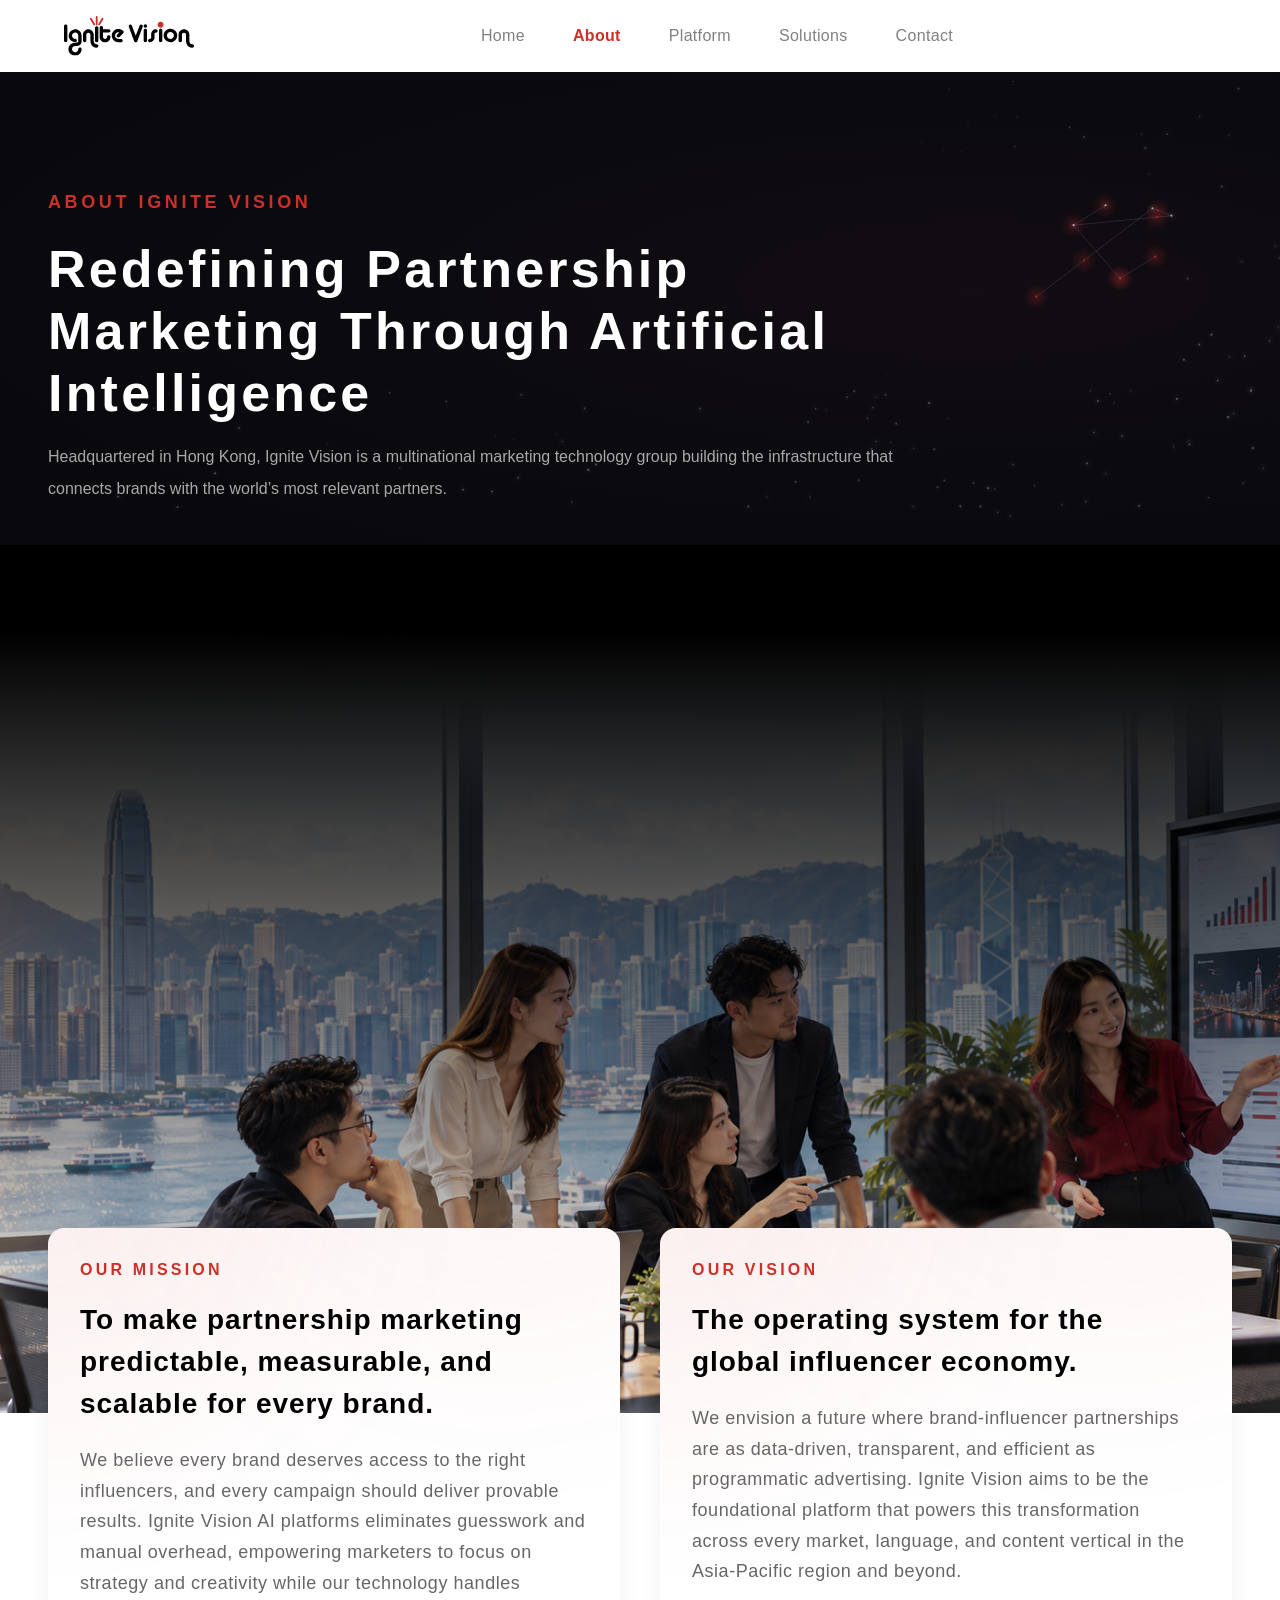
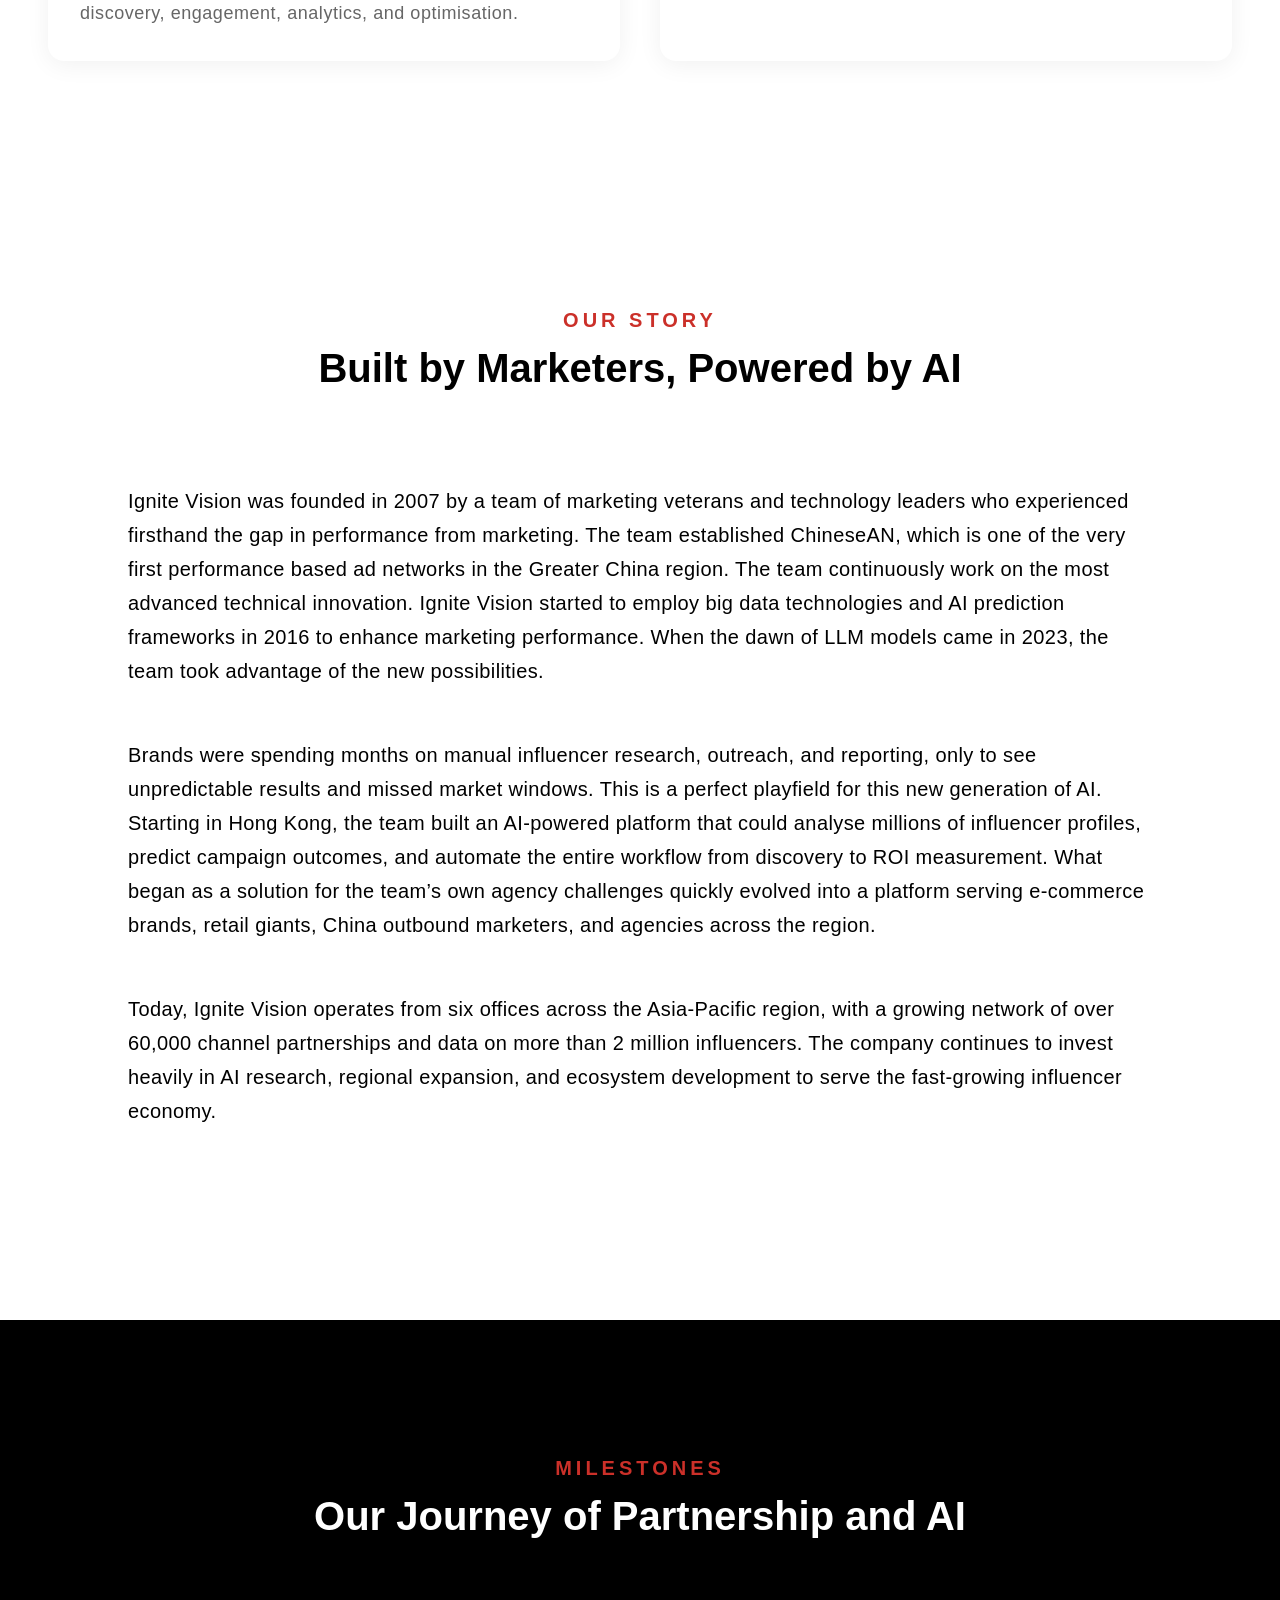
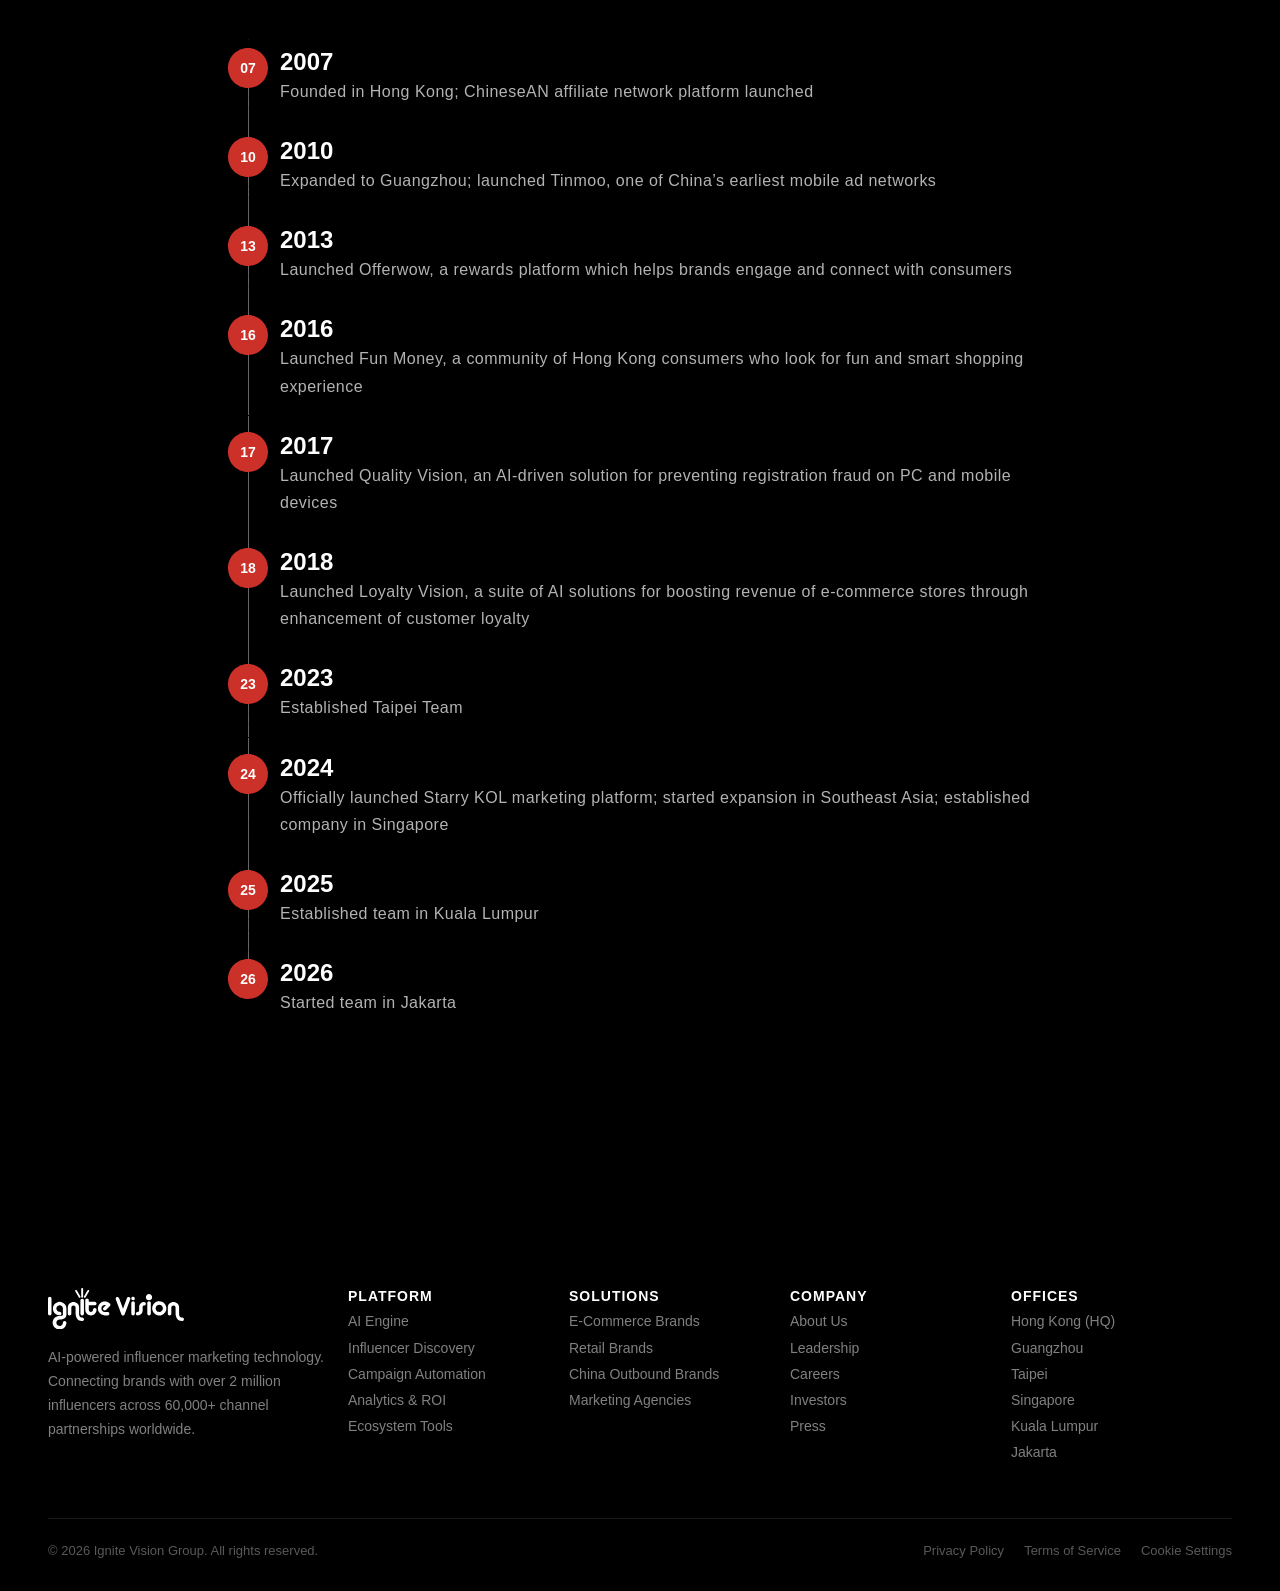
==== commit b6010cec: "更新设计" ====
--- a/project/about.html
+++ b/project/about.html
@@ -4,7 +4,7 @@
 <div class="nav-links" id="main-menu">
 <a class="nav-link" href="home.html#home" aria-current="page">Home</a><a class="nav-link active" href="about.html" aria-current="page">About</a><a class="nav-link" href="platform.html">Platform</a><a class="nav-link" href="solutions.html">Solutions</a><a class="nav-link" href="home.html#contact">Contact</a>
 </div>
-</nav></header><main id="about"><section class="about-hero"><div class="about-motion" data-background-preset="about-constellation-dark-v3" data-background-version="3" aria-hidden="true"></div><div class="about-width"><div class="about-intro"><span class="eyebrow">About Ignite Vision</span><h1>Redefining Partnership Marketing Through Artificial Intelligence</h1><p>Headquartered in Hong Kong, Ignite Vision is a multinational marketing technology group building the infrastructure that connects brands with the world’s most relevant partners.</p></div></div><div class="about-photo"><img src="assets/about/imgContainerMargin.png" alt="Team collaborating in an office overlooking Hong Kong harbour"></div></section><section class="mission-grid about-width" aria-label="Our mission and vision"><article class="mission-card" data-reveal><span class="eyebrow">Our Mission</span><h2>To make partnership marketing predictable, measurable, and scalable for every brand.</h2><p>We believe every brand deserves access to the right influencers, and every campaign should deliver provable results. Ignite Vision AI platforms eliminates guesswork and manual overhead, empowering marketers to focus on strategy and creativity while our technology handles discovery, engagement, analytics, and optimisation.</p><img class="mission-glow first" src="assets/revision-20261009/about/imgRedCircle.svg" alt=""><img class="mission-glow second" src="assets/revision-20261009/about/imgRedCircle1.svg" alt=""></article><article class="mission-card" data-reveal><span class="eyebrow">Our Vision</span><h2>The operating system for the global influencer economy.</h2><p>We envision a future where brand-influencer partnerships are as data-driven, transparent, and efficient as programmatic advertising. Ignite Vision aims to be the foundational platform that powers this transformation across every market, language, and content vertical in the Asia-Pacific region and beyond.</p><img class="mission-glow first" src="assets/revision-20261009/about/imgRedCircle.svg" alt=""><img class="mission-glow second" src="assets/revision-20261009/about/imgRedCircle1.svg" alt=""></article></section><section class="about-story about-section"><div class="about-width"><div class="section-title" data-reveal><span class="overline">Our Story</span><h2>Built by Marketers, Powered by AI</h2></div><div class="story-copy"><p data-reveal>Ignite Vision was founded in 2007 by a team of marketing veterans and technology leaders who experienced firsthand the gap in performance from marketing. The team established ChineseAN, which is one of the very first performance based ad networks in the Greater China region. The team continuously work on the most advanced technical innovation. Ignite Vision started to employ big data technologies and AI prediction frameworks in 2016 to enhance marketing performance. When the dawn of LLM models came in 2023, the team took advantage of the new possibilities.</p><p data-reveal>Brands were spending months on manual influencer research, outreach, and reporting, only to see unpredictable results and missed market windows. This is a perfect playfield for this new generation of AI. Starting in Hong Kong, the team built an AI-powered platform that could analyse millions of influencer profiles, predict campaign outcomes, and automate the entire workflow from discovery to ROI measurement. What began as a solution for the team’s own agency challenges quickly evolved into a platform serving e-commerce brands, retail giants, China outbound marketers, and agencies across the region.</p><p data-reveal>Today, Ignite Vision operates from six offices across the Asia-Pacific region, with a growing network of over 60,000 channel partnerships and data on more than 2 million influencers. The company continues to invest heavily in AI research, regional expansion, and ecosystem development to serve the fast-growing influencer economy.</p></div></div></section><section class="about-section journey" id="journey"><div class="about-width"><div class="section-title" data-reveal><span class="overline">Milestones</span><h2>Our Journey of Partnership and AI</h2></div><ol class="timeline"><li data-reveal><div class="year"><img src="assets/about/imgDoc.svg" alt=""><strong>2007</strong></div><p>Founded in Hong Kong; ChineseAN affiliate network platform launched</p></li><li data-reveal><div class="year"><img src="assets/about/imgProperty1Default.svg" alt=""><strong>2010</strong></div><p>Expanded to Guangzhou; launched Tinmoo, one of China’s earliest mobile ad networks</p></li><li data-reveal><div class="year"><img src="assets/about/imgProperty1Default.svg" alt=""><strong>2013</strong></div><p>Launched Offerwow, a rewards platform which helps brands engage and connect with consumers</p></li><li data-reveal><div class="year"><img src="assets/about/imgProperty1Default.svg" alt=""><strong>2016</strong></div><p>Launched Fun Money, a community of Hong Kong consumers who look for fun and smart shopping experience</p></li><li data-reveal><div class="year"><img src="assets/about/imgProperty1Default.svg" alt=""><strong>2017</strong></div><p>Launched Quality Vision, an AI-driven solution for preventing registration fraud on PC and mobile devices</p></li><li data-reveal><div class="year"><img src="assets/about/imgProperty1Default.svg" alt=""><strong>2018</strong></div><p>Launched Loyalty Vision, a suite of AI solutions for boosting revenue of e-commerce stores through enhancement of customer loyalty</p></li><li data-reveal><div class="year"><img src="assets/about/imgProperty1Default.svg" alt=""><strong>2023</strong></div><p>Established Taipei Team</p></li><li data-reveal><div class="year"><img src="assets/about/imgProperty1Default.svg" alt=""><strong>2024</strong></div><p>Officially launched Starry KOL marketing platform; started expansion in Southeast Asia; established company in Singapore</p></li><li data-reveal><div class="year"><img src="assets/about/imgProperty1Default.svg" alt=""><strong>2025</strong></div><p>Established team in Kuala Lumpur</p></li><li data-reveal><div class="year"><img src="assets/about/imgProperty1Default.svg" alt=""><strong>2026</strong></div><p>Started team in Jakarta</p></li></ol></div></section></main><footer class="footer" id="company"><div class="footer-inner">
+</nav></header><main id="about"><section class="about-hero"><div class="about-motion" data-background-preset="about-constellation-dark-v3" data-background-version="3" aria-hidden="true"></div><div class="about-width"><div class="about-intro"><span class="eyebrow">About Ignite Vision</span><h1>Redefining Partnership Marketing Through Artificial Intelligence</h1><p>Headquartered in Hong Kong, Ignite Vision is a multinational marketing technology group building the infrastructure that connects brands with the world’s most relevant partners.</p></div></div><div class="about-photo"><img src="assets/about/imgContainerMargin.png" alt="Team collaborating in an office overlooking Hong Kong harbour"></div></section><section class="mission-grid about-width" aria-label="Our mission and vision"><article class="mission-card" data-reveal><span class="eyebrow">Our Mission</span><h2>To make partnership marketing predictable, measurable, and scalable for every brand.</h2><p>We believe every brand deserves access to the right influencers, and every campaign should deliver provable results. Ignite Vision AI platforms eliminates guesswork and manual overhead, empowering marketers to focus on strategy and creativity while our technology handles discovery, engagement, analytics, and optimisation.</p><img class="mission-glow first" src="assets/revision-20261009/about/imgRedCircle.svg" alt=""><img class="mission-glow second" src="assets/revision-20261009/about/imgRedCircle1.svg" alt=""></article><article class="mission-card" data-reveal><span class="eyebrow">Our Vision</span><h2>The operating system for the global influencer economy.</h2><p>We envision a future where brand-influencer partnerships are as data-driven, transparent, and efficient as programmatic advertising. Ignite Vision aims to be the foundational platform that powers this transformation across every market, language, and content vertical in the Asia-Pacific region and beyond.</p><img class="mission-glow first" src="assets/revision-20261009/about/imgRedCircle.svg" alt=""><img class="mission-glow second" src="assets/revision-20261009/about/imgRedCircle1.svg" alt=""></article></section><section class="about-story about-section"><div class="about-width"><div class="section-title" data-reveal><span class="overline">Our Story</span><h2>Built by Marketers, Powered by AI</h2></div><div class="story-copy"><p data-reveal>Ignite Vision was founded in 2007 by a team of marketing veterans and technology leaders who experienced firsthand the gap in performance from marketing. The team established ChineseAN, which is one of the very first performance based ad networks in the Greater China region. The team continuously work on the most advanced technical innovation. Ignite Vision started to employ big data technologies and AI prediction frameworks in 2016 to enhance marketing performance. When the dawn of LLM models came in 2023, the team took advantage of the new possibilities.</p><p data-reveal>Brands were spending months on manual influencer research, outreach, and reporting, only to see unpredictable results and missed market windows. This is a perfect playfield for this new generation of AI. Starting in Hong Kong, the team built an AI-powered platform that could analyse millions of influencer profiles, predict campaign outcomes, and automate the entire workflow from discovery to ROI measurement. What began as a solution for the team’s own agency challenges quickly evolved into a platform serving e-commerce brands, retail giants, China outbound marketers, and agencies across the region.</p><p data-reveal>Today, Ignite Vision operates from six offices across the Asia-Pacific region, with a growing network of over 60,000 channel partnerships and data on more than 2 million influencers. The company continues to invest heavily in AI research, regional expansion, and ecosystem development to serve the fast-growing influencer economy.</p></div></div></section><section class="about-section journey" id="journey"><div class="about-width"><div class="section-title" data-reveal><span class="overline">Milestones</span><h2>Our Journey of Partnership and AI</h2></div><ol class="timeline timeline-connected"><li data-reveal><span class="journey-line" style="background-image:url(assets/about-journey/imgVector1.svg)" aria-hidden="true"></span><span class="journey-line journey-line-top" style="background-image:url(assets/about-journey/imgVector3.svg)" aria-hidden="true"></span><div class="journey-marker" aria-hidden="true"><img src="assets/about-journey/imgVector.svg" alt=""><span>07</span></div><div class="journey-copy"><h3>2007</h3><p>Founded in Hong Kong; ChineseAN affiliate network platform launched</p></div></li><li data-reveal><span class="journey-line" style="background-image:url(assets/about-journey/imgVector1.svg)" aria-hidden="true"></span><span class="journey-line journey-line-top" style="background-image:url(assets/about-journey/imgVector2.svg)" aria-hidden="true"></span><div class="journey-marker" aria-hidden="true"><img src="assets/about-journey/imgVector.svg" alt=""><span>10</span></div><div class="journey-copy"><h3>2010</h3><p>Expanded to Guangzhou; launched Tinmoo, one of China’s earliest mobile ad networks</p></div></li><li data-reveal><span class="journey-line" style="background-image:url(assets/about-journey/imgVector1.svg)" aria-hidden="true"></span><span class="journey-line journey-line-top" style="background-image:url(assets/about-journey/imgVector2.svg)" aria-hidden="true"></span><div class="journey-marker" aria-hidden="true"><img src="assets/about-journey/imgVector.svg" alt=""><span>13</span></div><div class="journey-copy"><h3>2013</h3><p>Launched Offerwow, a rewards platform which helps brands engage and connect with consumers</p></div></li><li data-reveal><span class="journey-line" style="background-image:url(assets/about-journey/imgVector1.svg)" aria-hidden="true"></span><span class="journey-line journey-line-top" style="background-image:url(assets/about-journey/imgVector2.svg)" aria-hidden="true"></span><div class="journey-marker" aria-hidden="true"><img src="assets/about-journey/imgVector.svg" alt=""><span>16</span></div><div class="journey-copy"><h3>2016</h3><p>Launched Fun Money, a community of Hong Kong consumers who look for fun and smart shopping experience</p></div></li><li data-reveal><span class="journey-line" style="background-image:url(assets/about-journey/imgVector1.svg)" aria-hidden="true"></span><span class="journey-line journey-line-top" style="background-image:url(assets/about-journey/imgVector2.svg)" aria-hidden="true"></span><div class="journey-marker" aria-hidden="true"><img src="assets/about-journey/imgVector.svg" alt=""><span>17</span></div><div class="journey-copy"><h3>2017</h3><p>Launched Quality Vision, an AI-driven solution for preventing registration fraud on PC and mobile devices</p></div></li><li data-reveal><span class="journey-line" style="background-image:url(assets/about-journey/imgVector1.svg)" aria-hidden="true"></span><span class="journey-line journey-line-top" style="background-image:url(assets/about-journey/imgVector2.svg)" aria-hidden="true"></span><div class="journey-marker" aria-hidden="true"><img src="assets/about-journey/imgVector.svg" alt=""><span>18</span></div><div class="journey-copy"><h3>2018</h3><p>Launched Loyalty Vision, a suite of AI solutions for boosting revenue of e-commerce stores through enhancement of customer loyalty</p></div></li><li data-reveal><span class="journey-line" style="background-image:url(assets/about-journey/imgVector1.svg)" aria-hidden="true"></span><span class="journey-line journey-line-top" style="background-image:url(assets/about-journey/imgVector2.svg)" aria-hidden="true"></span><div class="journey-marker" aria-hidden="true"><img src="assets/about-journey/imgVector.svg" alt=""><span>23</span></div><div class="journey-copy"><h3>2023</h3><p>Established Taipei Team</p></div></li><li data-reveal><span class="journey-line" style="background-image:url(assets/about-journey/imgVector4.svg)" aria-hidden="true"></span><span class="journey-line journey-line-top" style="background-image:url(assets/about-journey/imgVector5.svg)" aria-hidden="true"></span><div class="journey-marker" aria-hidden="true"><img src="assets/about-journey/imgVector.svg" alt=""><span>24</span></div><div class="journey-copy"><h3>2024</h3><p>Officially launched Starry KOL marketing platform; started expansion in Southeast Asia; established company in Singapore</p></div></li><li data-reveal><span class="journey-line" style="background-image:url(assets/about-journey/imgVector1.svg)" aria-hidden="true"></span><span class="journey-line journey-line-top" style="background-image:url(assets/about-journey/imgVector2.svg)" aria-hidden="true"></span><div class="journey-marker" aria-hidden="true"><img src="assets/about-journey/imgVector.svg" alt=""><span>25</span></div><div class="journey-copy"><h3>2025</h3><p>Established team in Kuala Lumpur</p></div></li><li data-reveal><span class="journey-line journey-line-top" style="background-image:url(assets/about-journey/imgVector2.svg)" aria-hidden="true"></span><div class="journey-marker" aria-hidden="true"><img src="assets/about-journey/imgVector.svg" alt=""><span>26</span></div><div class="journey-copy"><h3>2026</h3><p>Started team in Jakarta</p></div></li></ol></div></section></main><footer class="footer" id="company"><div class="footer-inner">
     <div class="footer-grid">
       <div class="footer-brand"><a class="brand brand-footer" href="home.html#home" aria-label="Ignite Vision Home"><img src="assets/revision-20261009/about/imgStandardFormat1.svg" alt="Ignite Vision"></a><p>AI-powered influencer marketing technology. Connecting brands with over 2 million influencers across 60,000+ channel partnerships worldwide.</p></div>
       <div class="footer-col"><h4>Platform</h4><span class="footer-item">AI Engine</span><span class="footer-item">Influencer Discovery</span><span class="footer-item">Campaign Automation</span><span class="footer-item">Analytics &amp; ROI</span><span class="footer-item">Ecosystem Tools</span></div>
--- a/project/home.css
+++ b/project/home.css
@@ -58,3 +58,9 @@
 .brand-drag-cursor{position:fixed;width:60px;height:60px;object-fit:contain;pointer-events:none;z-index:10000;transform:translate(-50%,-50%);display:none}
 .brand-drag-cursor.is-visible{display:block}
 .brand-drag-cursor.is-dragging{transform:translate(-50%,-50%) scale(.9)}
+
+/* Home challenge heading — Figma 346:6191. */
+.home-current .challenge-heading{padding:64px 0}
+.home-current .challenge-heading .overline{line-height:normal}
+.home-current .challenge-heading h2{font-size:31px;line-height:1.5;letter-spacing:.93px;font-weight:700;color:#000;padding:8px 0}
+@media(max-width:600px){.home-current .challenge-heading{padding:32px 0}.home-current .challenge-heading h2{font-size:24px;letter-spacing:.72px}}
--- a/project/about.css
+++ b/project/about.css
@@ -8,3 +8,15 @@
 .about-hero>.about-width,.about-photo{position:relative;z-index:1}
 @media(max-width:1000px){.about-hero{--about-photo-height:600px}}
 @media(max-width:600px){.about-hero{--about-photo-height:380px}}
+
+/* Connected milestone timeline — Figma 370:8019, 2026-10-15. */
+.timeline-connected{width:840px;max-width:100%;gap:0}
+.timeline-connected li{position:relative;gap:4px;padding:16px 0}
+.journey-marker{position:relative;flex:0 0 56px;height:40px;display:flex;align-items:center;justify-content:center}
+.journey-marker img{display:block;transform:rotate(-89.94deg)}
+.journey-marker span{position:absolute;inset:0;display:flex;align-items:center;justify-content:center;font-size:14px;font-weight:700;color:#fff}
+.journey-line{position:absolute;top:0;bottom:0;left:27.5px;width:1px;background-size:100% 100%;background-repeat:no-repeat}
+.journey-line-top{bottom:36px}
+.journey-copy{position:relative;flex:1;min-width:0}
+.journey-copy h3{font-size:24px;line-height:normal;font-weight:700;color:#fff;margin-bottom:2px}
+.timeline-connected .journey-copy p{font-size:16px;line-height:1.7;letter-spacing:.48px;color:#b3b3b3}
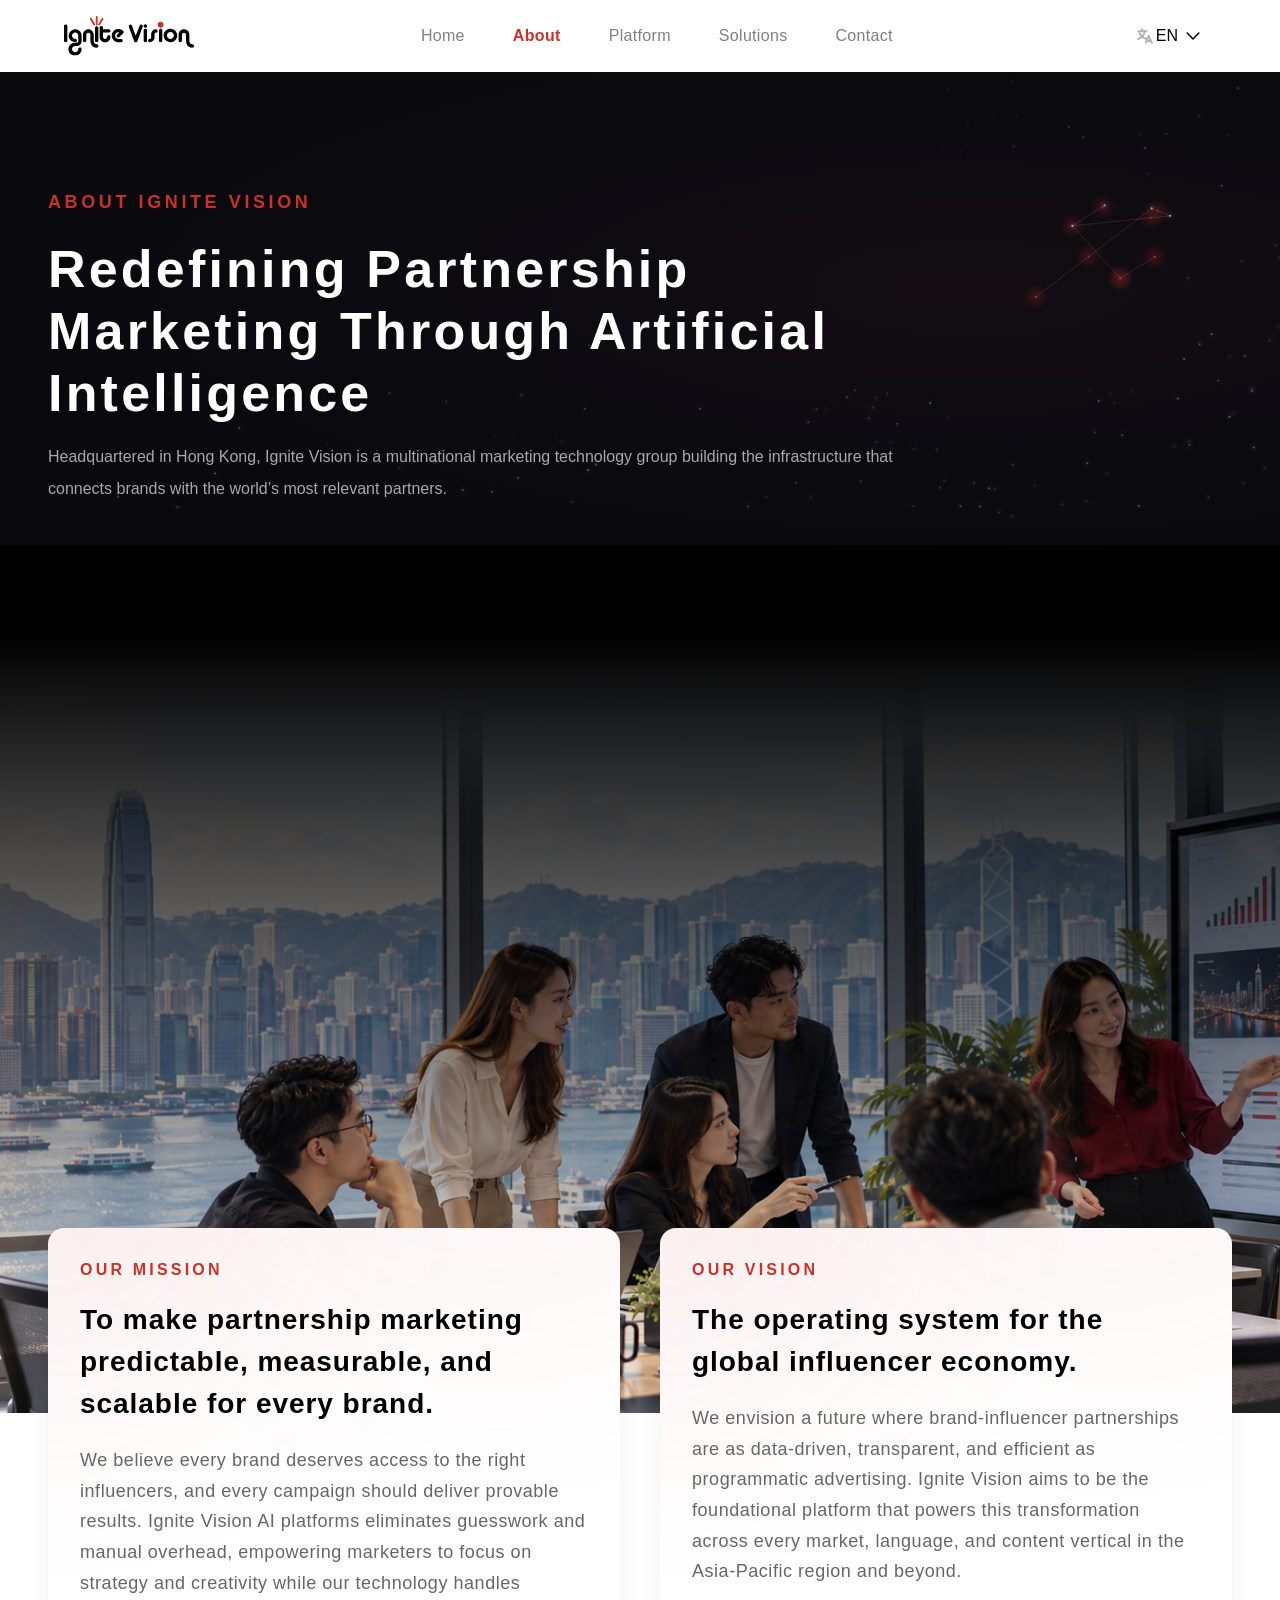
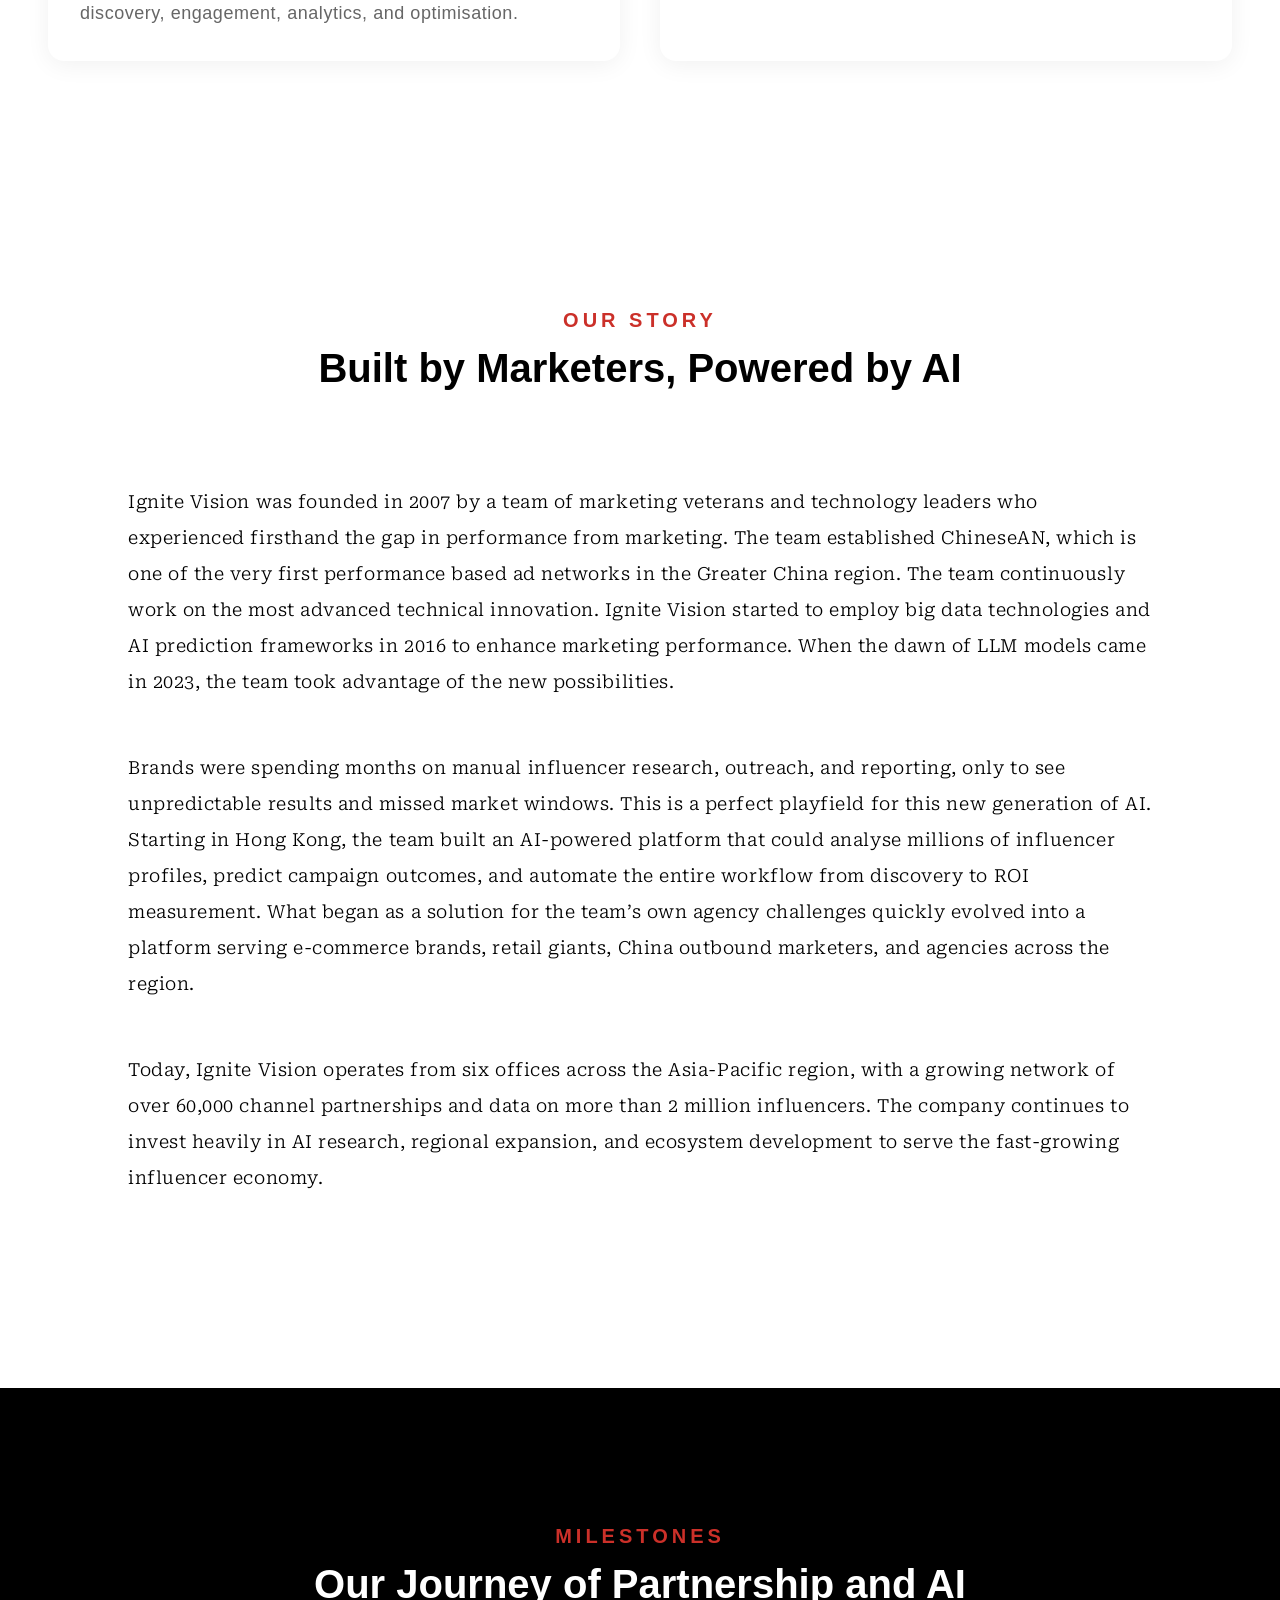
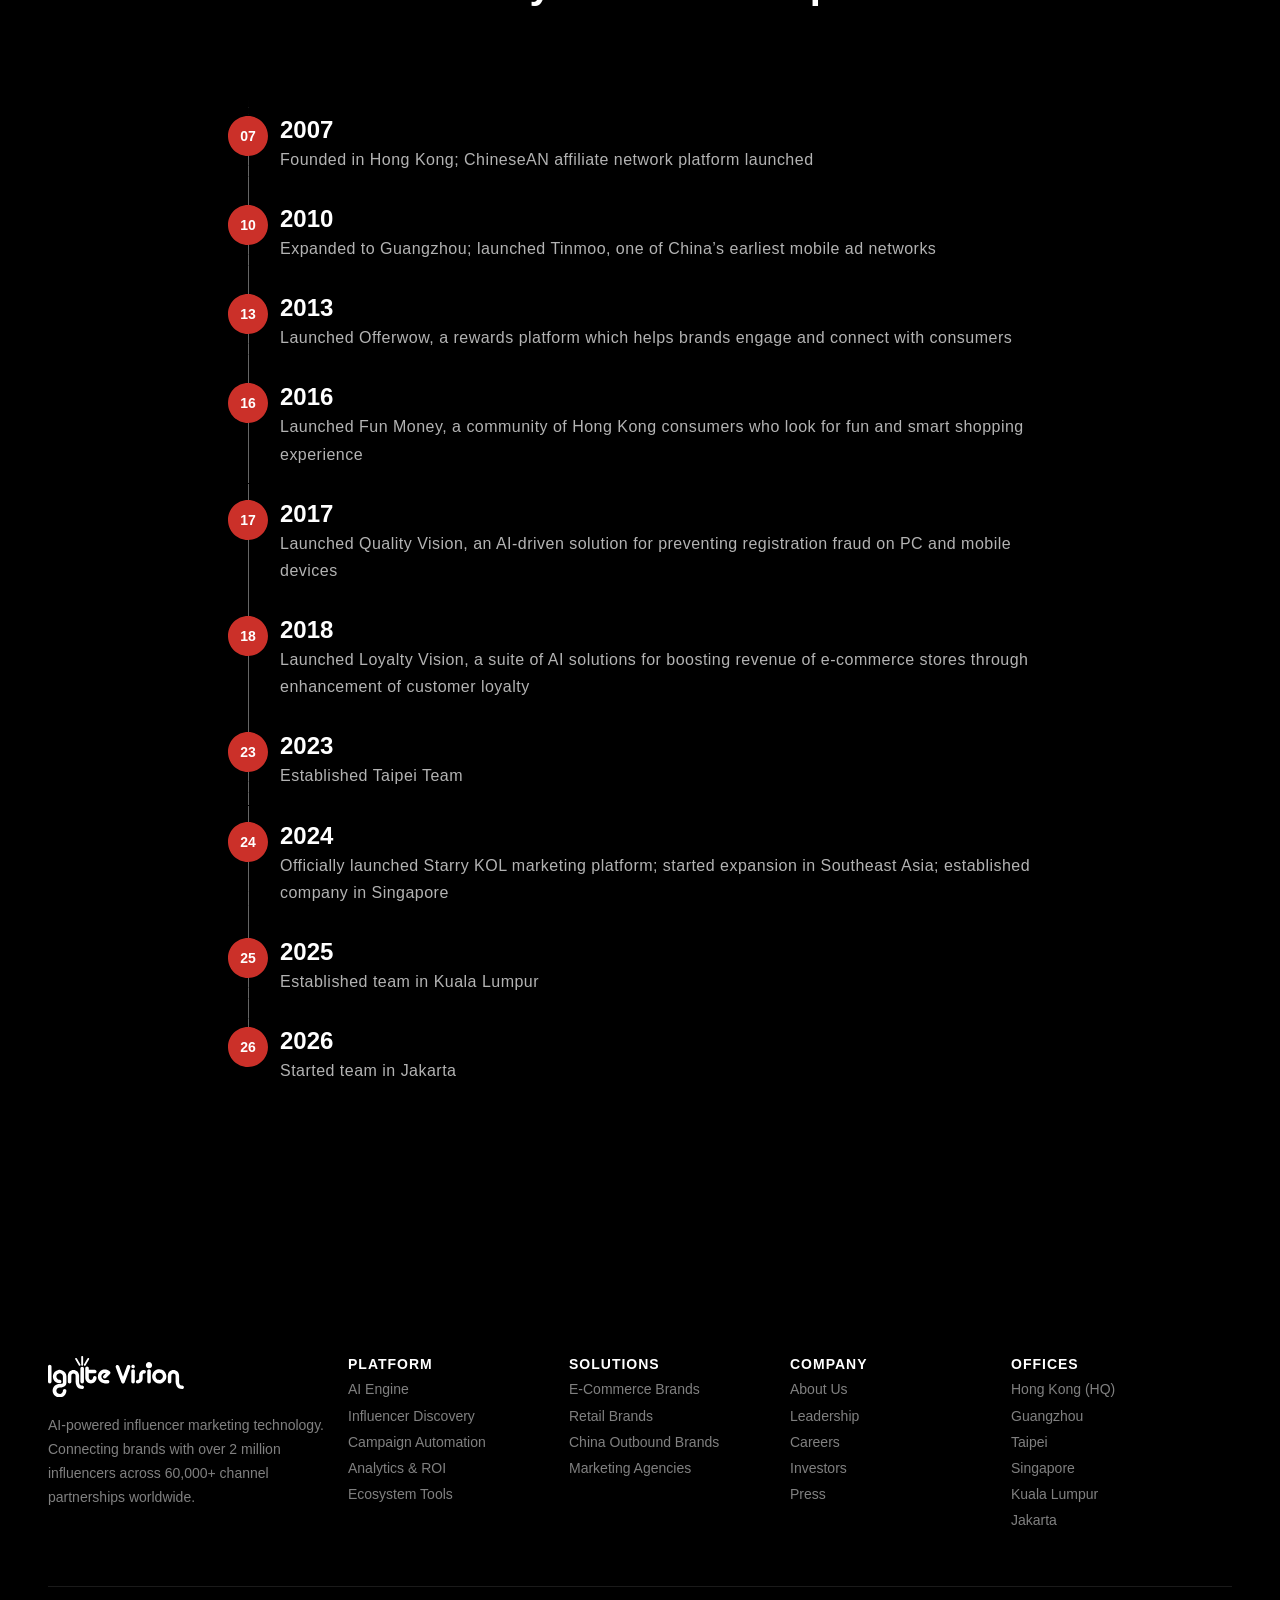
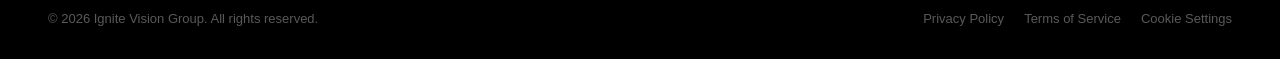
==== commit 4e9b5a69: "新增及补充功能 新增中英切换 补充首页hero section 的see how it work 按钮的交互" ====
--- a/project/about.html
+++ b/project/about.html
@@ -1,4 +1,4 @@
-<!doctype html><html lang="en"><head><meta charset="utf-8"><meta name="viewport" content="width=device-width,initial-scale=1"><title>About — Ignite Vision</title><meta name="description" content="Meet Ignite Vision: our mission, story and journey in AI-powered influencer marketing."><link rel="stylesheet" href="home.css"><link rel="stylesheet" href="about.css"><link rel="stylesheet" href="scroll-reveal.css"></head><body><a class="skip-link" href="#about">Skip to content</a><div class="page"><header class="nav nav-fixed"><nav class="nav-inner" aria-label="Main navigation">
+<!doctype html><html lang="en"><head><meta charset="utf-8"><meta name="viewport" content="width=device-width,initial-scale=1"><title>About — Ignite Vision</title><meta name="description" content="Meet Ignite Vision: our mission, story and journey in AI-powered influencer marketing."><link rel="stylesheet" href="home.css"><link rel="stylesheet" href="about.css"><link rel="stylesheet" href="scroll-reveal.css"><link rel="stylesheet" href="language.css"></head><body><a class="skip-link" href="#about">Skip to content</a><div class="page"><header class="nav nav-fixed"><nav class="nav-inner" aria-label="Main navigation">
 <a class="brand brand-nav" href="home.html#home" aria-label="Ignite Vision Home"><img src="assets/revision-20261009/about/imgStandardFormat.svg" alt="Ignite Vision"></a>
 <button class="menu-toggle" aria-expanded="false" aria-controls="main-menu" type="button"><span class="menu-icon" aria-hidden="true"></span><span class="menu-label">Menu</span></button>
 <div class="nav-links" id="main-menu">
@@ -13,4 +13,4 @@
       <div class="footer-col" id="offices"><h4>Offices</h4><span class="footer-item">Hong Kong (HQ)</span><span class="footer-item">Guangzhou</span><span class="footer-item">Taipei</span><span class="footer-item">Singapore</span><span class="footer-item">Kuala Lumpur</span><span class="footer-item">Jakarta</span></div>
     </div>
     <div class="footer-bottom"><p>&copy; 2026 Ignite Vision Group. All rights reserved.</p><div class="footer-bottom-links"><span class="footer-item">Privacy Policy</span><span class="footer-item">Terms of Service</span><span class="footer-item">Cookie Settings</span></div></div>
-  </div></footer></div><script src="ignite-backgrounds.js" defer></script><script src="about.js" defer></script><script src="scroll-reveal.js" defer></script></body></html>+  </div></footer></div><script src="ignite-backgrounds.js" defer></script><script src="about.js" defer></script><script src="scroll-reveal.js" defer></script><script src="translations-zh.js"></script><script src="language.js"></script></body></html>
--- a/project/about.css
+++ b/project/about.css
@@ -1,7 +1,8 @@
-.about-width{width:calc(100% - 48px);max-width:1440px;margin-inline:auto}.about-hero{background:#000;color:#fff;padding-top:192px}.about-intro{width:calc(100% - 454px);min-height:353px}.eyebrow{display:block;color:var(--red);font-size:18px;font-weight:700;letter-spacing:3.6px;text-transform:uppercase;line-height:1.2}.about-intro h1{font-size:64px;line-height:1.2;letter-spacing:3.2px;padding:24px 0 8px}.about-intro p{font-size:16px;line-height:32.3px;color:#ffffffa6;padding:8px 0 24px}.about-photo{height:868px;position:relative}.about-photo img{width:100%;height:100%;object-fit:cover;display:block}.about-photo:after{content:'';position:absolute;inset:0;background:linear-gradient(#000 10%,transparent)}.mission-grid{position:relative;margin-top:-185px;display:grid;grid-template-columns:1fr 1fr;gap:40px;z-index:1}.mission-card{position:relative;isolation:isolate;overflow:hidden;background:#fff;border-radius:16px;box-shadow:var(--shadow);padding:40px;min-height:410px;display:flex;flex-direction:column;gap:20px}.mission-card .eyebrow{font-size:16px;letter-spacing:3.2px}.mission-card h2{font-size:32px;line-height:1.5;letter-spacing:.96px}.mission-card p{font-size:18px;line-height:1.7;letter-spacing:.54px;color:#666}.mission-glow{position:absolute;z-index:-1;max-width:none;pointer-events:none}.mission-glow.first{left:-479px;top:-534px}.mission-glow.second{right:-455px;top:-786px}.about-section{padding:64px 0 128px}.about-story{padding-top:175px}.story-copy{max-width:1024px;margin:auto;padding:24px 0 64px;font-size:20px;line-height:1.7;letter-spacing:.4px}.story-copy p+p{margin-top:50px}.leadership-grid{display:grid;grid-template-columns:repeat(4,minmax(0,1fr));gap:48px;padding:24px 0 64px}.leader{text-align:center;display:flex;flex-direction:column;align-items:center;gap:40px}.leader>img{width:236px;height:224px;max-width:100%;object-fit:cover}.leader>div{padding:0 16px}.leader h3{font-size:24px;line-height:1;letter-spacing:.72px}.leader h4{font-size:16px;line-height:1.2;letter-spacing:.48px;text-transform:uppercase;color:var(--red);margin-top:8px}.leader p{font-size:16px;line-height:1.7;letter-spacing:.32px;color:#808080;margin-top:20px}.journey{background:#000;color:#fff}.timeline{max-width:960px;margin:auto;padding:24px 0 64px;list-style:none;display:flex;flex-direction:column;gap:48px}.timeline li{display:flex;align-items:flex-start;gap:24px}.year{display:flex;align-items:center;flex-shrink:0;font-size:22px;line-height:30px;color:var(--red)}.year img{display:block;max-width:none}.timeline p{font-size:20px;line-height:1.5;letter-spacing:.6px}
+@font-face{font-family:'Roboto Serif';font-style:normal;font-weight:300;font-display:swap;src:url('assets/fonts/roboto-serif-light.ttf') format('truetype')}
+.about-width{width:calc(100% - 48px);max-width:1440px;margin-inline:auto}.about-hero{background:#000;color:#fff;padding-top:192px}.about-intro{width:calc(100% - 454px);min-height:353px}.eyebrow{display:block;color:var(--red);font-size:18px;font-weight:700;letter-spacing:3.6px;text-transform:uppercase;line-height:1.2}.about-intro h1{font-size:64px;line-height:1.2;letter-spacing:3.2px;padding:24px 0 8px}.about-intro p{font-size:16px;line-height:32.3px;color:#ffffffa6;padding:8px 0 24px}.about-photo{height:868px;position:relative}.about-photo img{width:100%;height:100%;object-fit:cover;display:block}.about-photo:after{content:'';position:absolute;inset:0;background:linear-gradient(#000 10%,transparent)}.mission-grid{position:relative;margin-top:-185px;display:grid;grid-template-columns:1fr 1fr;gap:40px;z-index:1}.mission-card{position:relative;isolation:isolate;overflow:hidden;background:#fff;border-radius:16px;box-shadow:var(--shadow);padding:40px;min-height:410px;display:flex;flex-direction:column;gap:20px}.mission-card .eyebrow{font-size:16px;letter-spacing:3.2px}.mission-card h2{font-size:32px;line-height:1.5;letter-spacing:.96px}.mission-card p{font-size:18px;line-height:1.7;letter-spacing:.54px;color:#666}.mission-glow{position:absolute;z-index:-1;max-width:none;pointer-events:none}.mission-glow.first{left:-479px;top:-534px}.mission-glow.second{right:-455px;top:-786px}.about-section{padding:64px 0 128px}.about-story{padding-top:175px}.story-copy{max-width:1024px;margin:auto;padding:24px 0 64px;font-family:'Roboto Serif',Georgia,serif;font-size:18px;line-height:2;letter-spacing:.03em;font-weight:300}.story-copy p+p{margin-top:50px}.leadership-grid{display:grid;grid-template-columns:repeat(4,minmax(0,1fr));gap:48px;padding:24px 0 64px}.leader{text-align:center;display:flex;flex-direction:column;align-items:center;gap:40px}.leader>img{width:236px;height:224px;max-width:100%;object-fit:cover}.leader>div{padding:0 16px}.leader h3{font-size:24px;line-height:1;letter-spacing:.72px}.leader h4{font-size:16px;line-height:1.2;letter-spacing:.48px;text-transform:uppercase;color:var(--red);margin-top:8px}.leader p{font-size:16px;line-height:1.7;letter-spacing:.32px;color:#808080;margin-top:20px}.journey{background:#000;color:#fff}.timeline{max-width:960px;margin:auto;padding:24px 0 64px;list-style:none;display:flex;flex-direction:column;gap:48px}.timeline li{display:flex;align-items:flex-start;gap:24px}.year{display:flex;align-items:center;flex-shrink:0;font-size:22px;line-height:30px;color:var(--red)}.year img{display:block;max-width:none}.timeline p{font-size:20px;line-height:1.5;letter-spacing:.6px}
 @media(max-width:1500px){.about-width{width:calc(100% - 96px)}.about-intro{width:75%}.about-intro h1{font-size:52px}.mission-card{padding:32px}.mission-card h2{font-size:28px}.leadership-grid{gap:24px}}
 @media(max-width:1000px){.about-intro{width:100%}.about-photo{height:600px}.mission-grid{gap:24px;margin-top:-120px}.mission-card{padding:28px}.mission-card h2{font-size:24px}.mission-card p{font-size:16px}.about-story{padding-top:64px}.leadership-grid{grid-template-columns:repeat(2,minmax(0,1fr));gap:48px 24px}.about-section{padding-bottom:80px}}
-@media(max-width:600px){.about-width{width:calc(100% - 40px)}.about-hero{padding-top:128px}.about-intro{min-height:0}.about-intro .eyebrow{font-size:12px;letter-spacing:2.4px}.about-intro h1{font-size:36px;letter-spacing:1px}.about-intro p{font-size:15px;line-height:1.8}.about-photo{height:380px}.mission-grid{grid-template-columns:1fr;margin-top:-60px;gap:20px}.mission-card{min-height:0;padding:28px 24px}.mission-card .eyebrow{font-size:13px;letter-spacing:2.6px}.mission-card h2{font-size:24px;line-height:1.4}.about-section{padding:48px 0}.story-copy{font-size:16px;padding:16px 0 24px}.story-copy p+p{margin-top:24px}.leadership-grid{grid-template-columns:1fr;padding:16px 0 24px;gap:40px}.leader{gap:24px}.leader>div{max-width:350px}.timeline{gap:28px;padding:16px 0 24px}.timeline li{gap:12px}.timeline p{font-size:16px;letter-spacing:.2px}.year{font-size:18px;line-height:24px}}
+@media(max-width:600px){.about-width{width:calc(100% - 40px)}.about-hero{padding-top:128px}.about-intro{min-height:0}.about-intro .eyebrow{font-size:12px;letter-spacing:2.4px}.about-intro h1{font-size:36px;letter-spacing:1px}.about-intro p{font-size:15px;line-height:1.8}.about-photo{height:380px}.mission-grid{grid-template-columns:1fr;margin-top:-60px;gap:20px}.mission-card{min-height:0;padding:28px 24px}.mission-card .eyebrow{font-size:13px;letter-spacing:2.6px}.mission-card h2{font-size:24px;line-height:1.4}.about-section{padding:48px 0}.story-copy{padding:16px 0 24px}.story-copy p+p{margin-top:24px}.leadership-grid{grid-template-columns:1fr;padding:16px 0 24px;gap:40px}.leader{gap:24px}.leader>div{max-width:350px}.timeline{gap:28px;padding:16px 0 24px}.timeline li{gap:12px}.timeline p{font-size:16px;letter-spacing:.2px}.year{font-size:18px;line-height:24px}}
 /* Confirmed About constellation v3, confined to the copy area above the photo. */
 .about-hero{position:relative;overflow:hidden;--about-photo-height:868px}
 .about-motion{position:absolute;top:0;left:0;right:0;height:calc(100% - var(--about-photo-height));overflow:hidden;background:#08080d}
--- a/project/language.css
+++ b/project/language.css
@@ -0,0 +1 @@
+.language-picker{position:relative;flex:none;color:#000}.language-trigger{display:flex;align-items:center;gap:8px;padding:8px 16px;background:none;border:0;border-radius:8px;font:500 16px/1.2 'Helvetica Neue',Arial,sans-serif;cursor:pointer}.language-trigger img{display:block}.language-trigger img:first-child{margin-right:-6px}#language-options{position:absolute;right:0;top:100%;min-width:140px;padding:6px;background:#fff;border:1px solid #eee;border-radius:8px;box-shadow:0 4px 20px #0002;z-index:30}#language-options[hidden]{display:none}#language-options button{display:block;width:100%;text-align:left;border:0;background:white;padding:10px;font:inherit;cursor:pointer}#language-options button[aria-pressed=true]{color:var(--red)}.language-picker button:focus-visible{outline:2px solid var(--red)}#how-it-works{scroll-margin-top:100px}html[lang=zh-CN] .story-copy{font-family:'Songti SC','Noto Serif CJK SC',serif}@media(max-width:900px){.language-picker{order:2}.menu-toggle{order:3}.language-trigger{padding:8px}.nav-inner{gap:12px}}html[lang=zh-CN] .overline{white-space:normal}
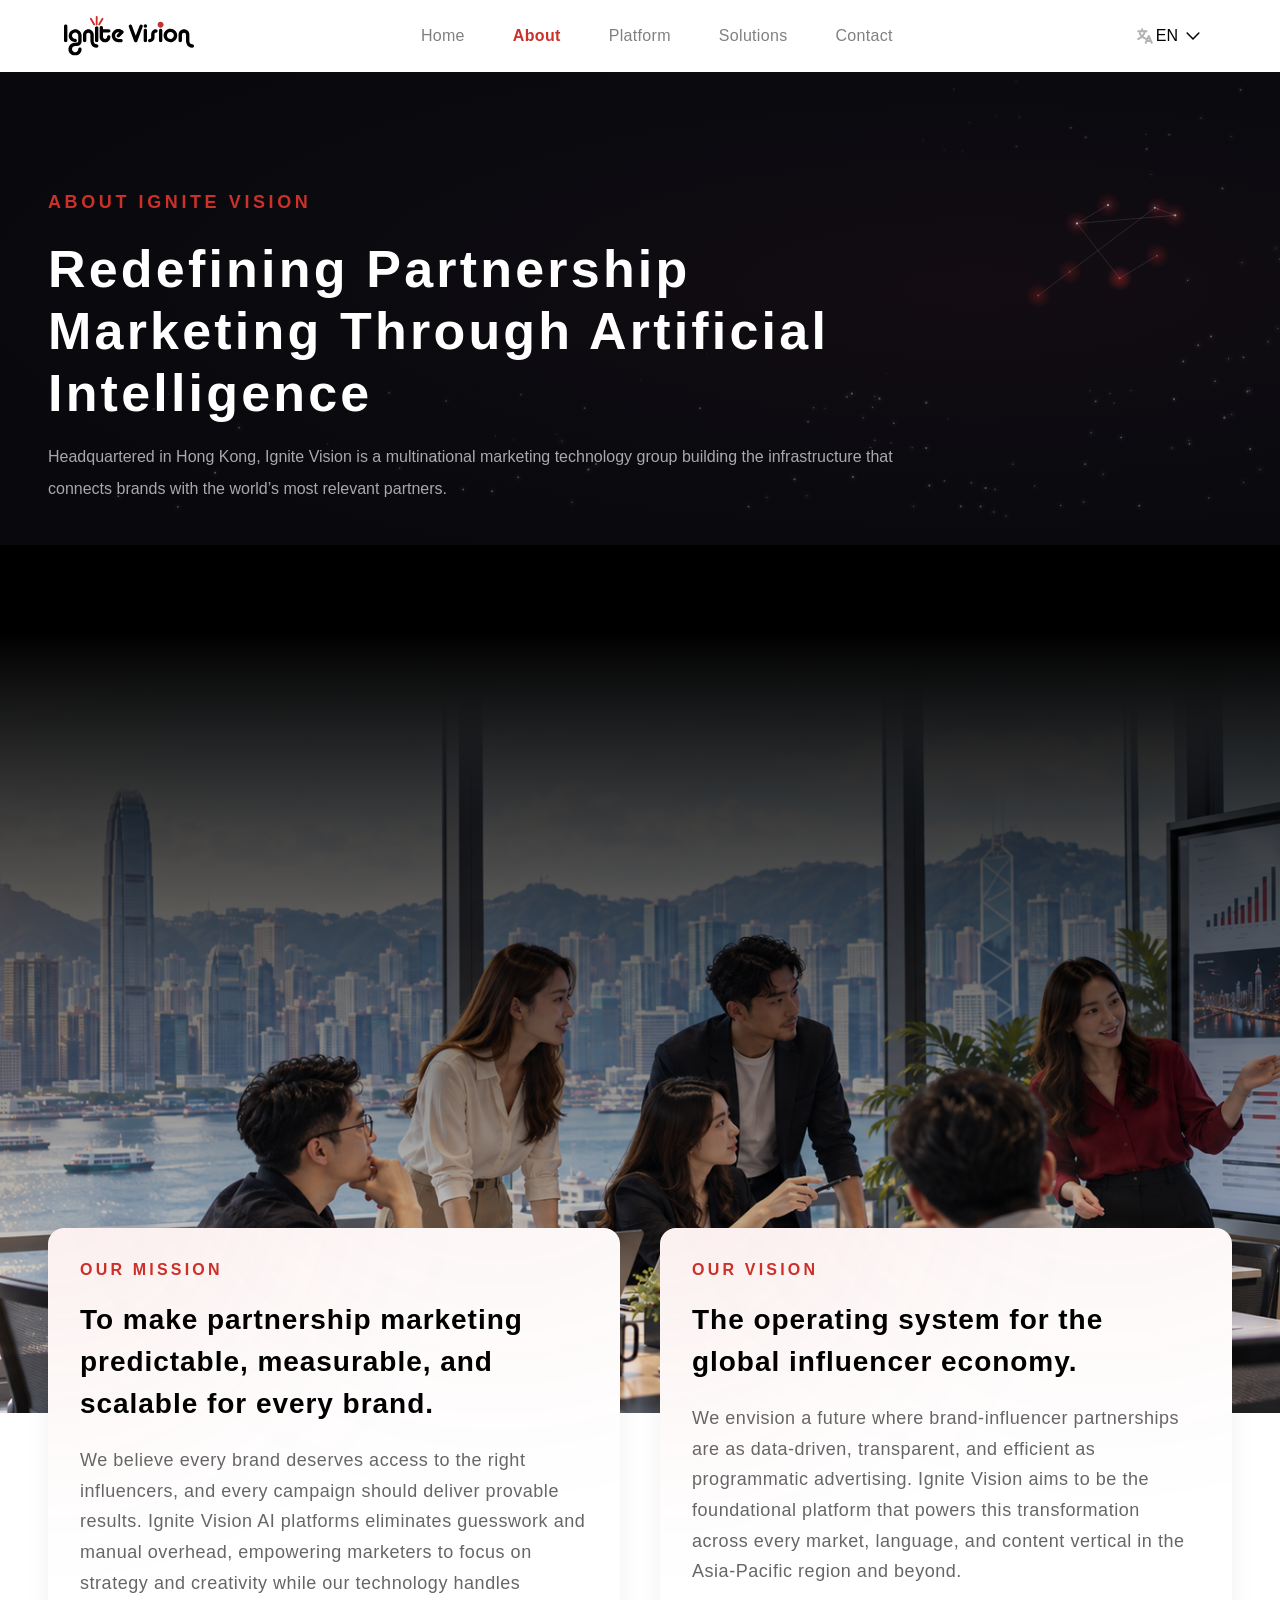
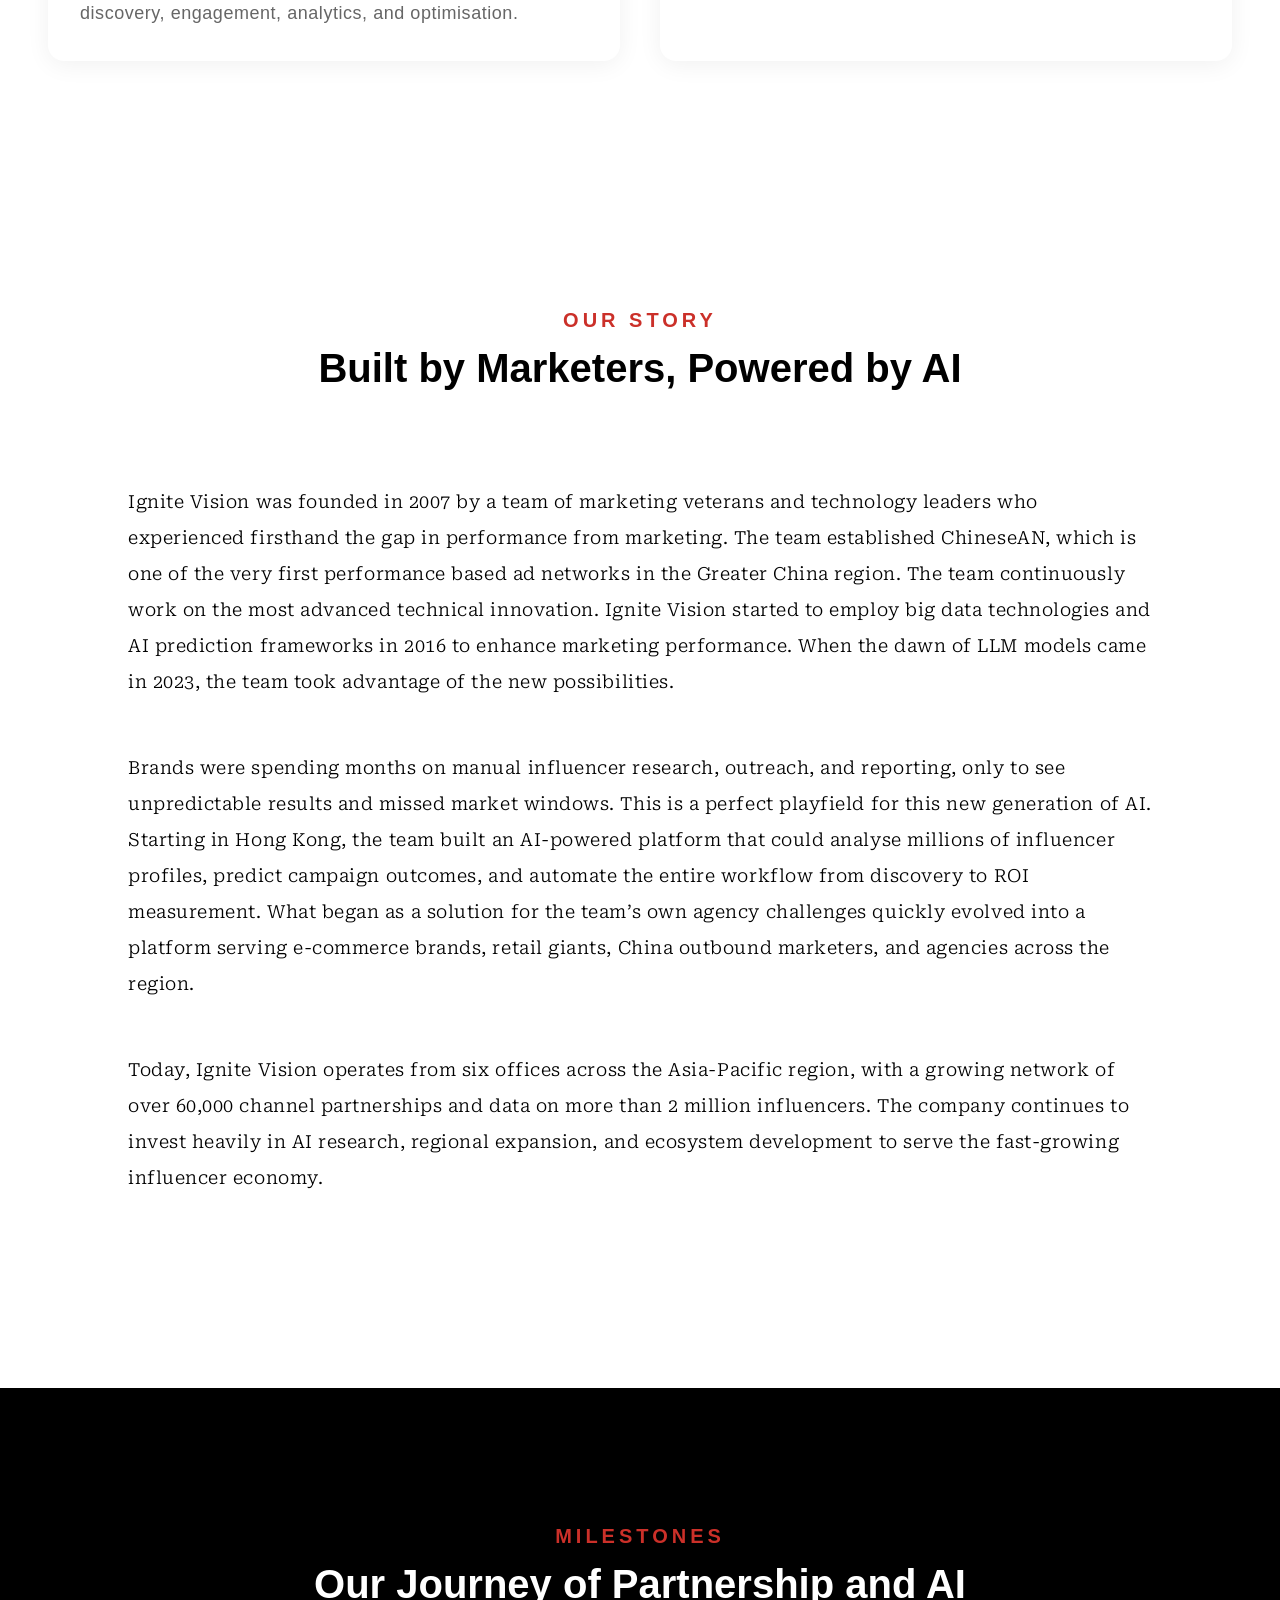
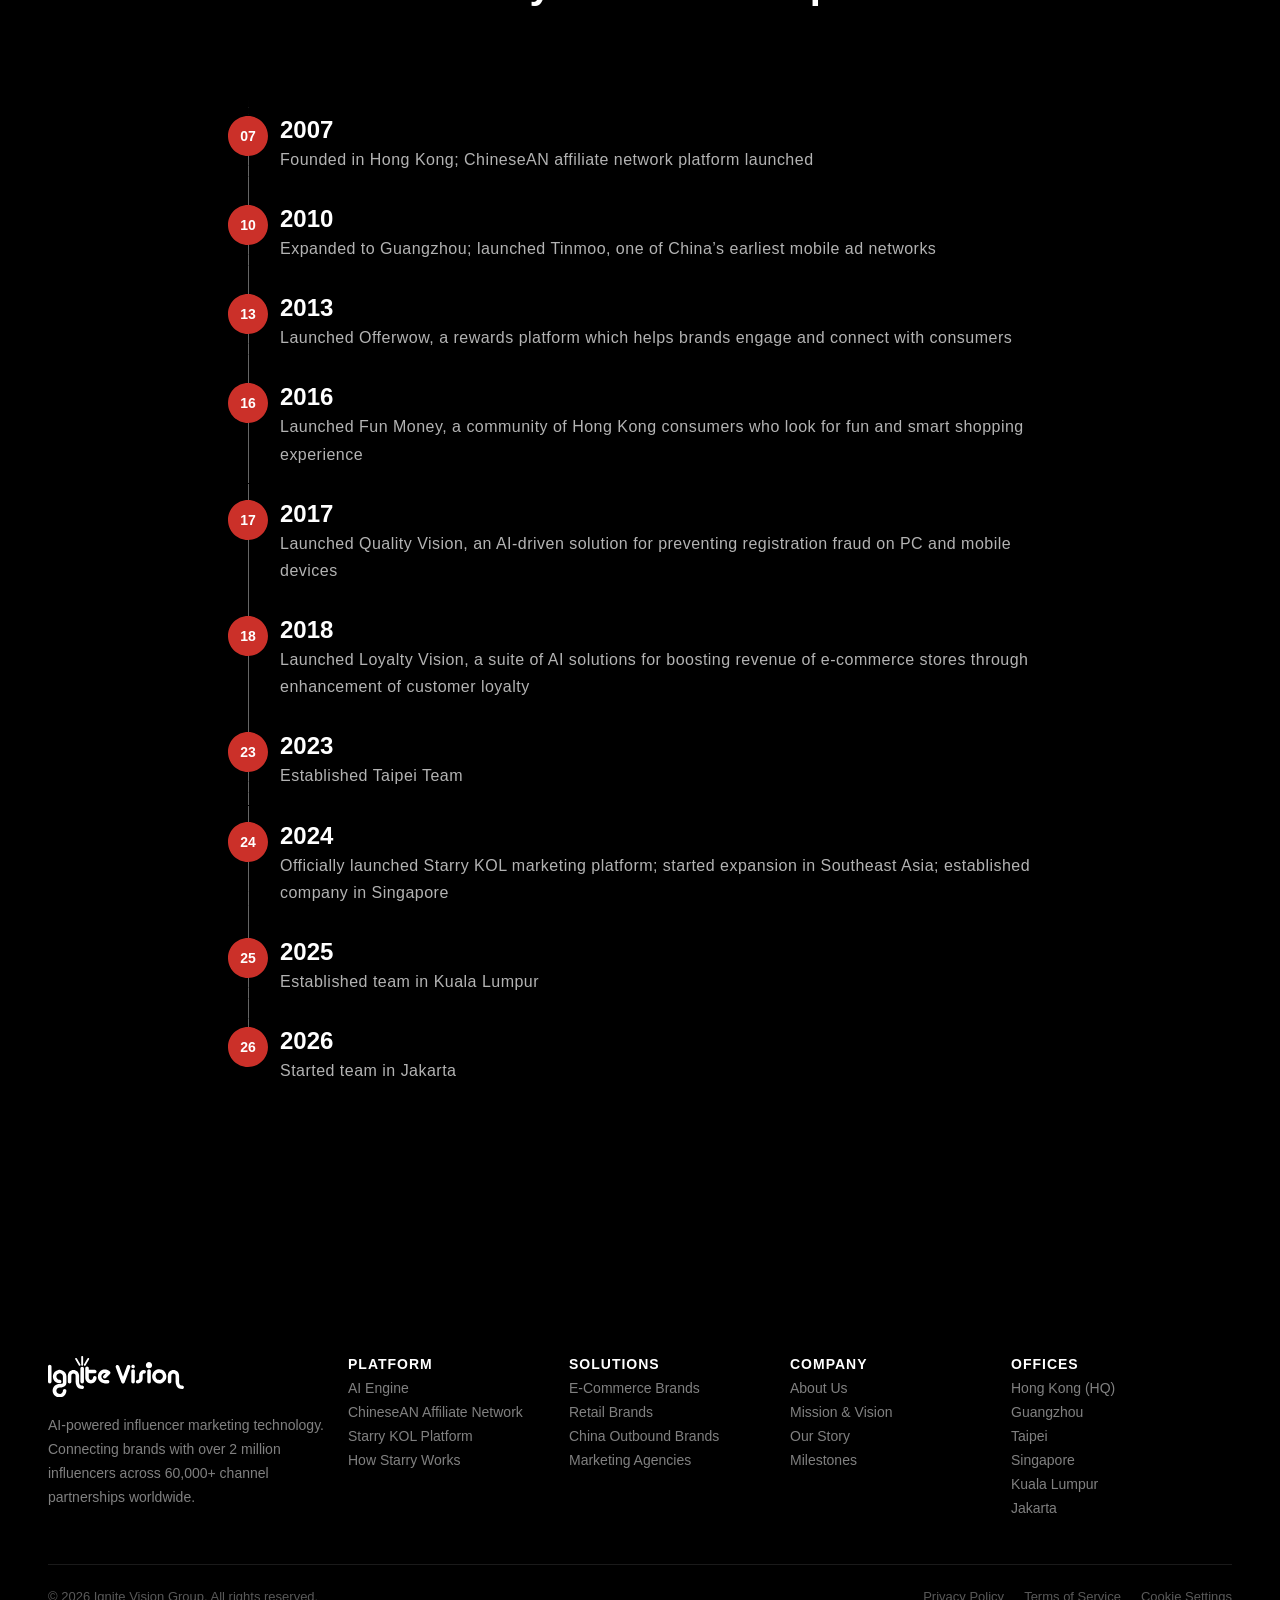
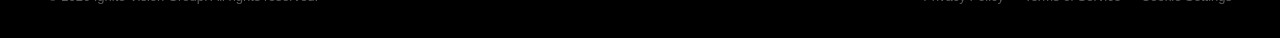
==== commit 6b4303e7: "更新footer" ====
--- a/project/about.html
+++ b/project/about.html
@@ -2,14 +2,14 @@
 <a class="brand brand-nav" href="home.html#home" aria-label="Ignite Vision Home"><img src="assets/revision-20261009/about/imgStandardFormat.svg" alt="Ignite Vision"></a>
 <button class="menu-toggle" aria-expanded="false" aria-controls="main-menu" type="button"><span class="menu-icon" aria-hidden="true"></span><span class="menu-label">Menu</span></button>
 <div class="nav-links" id="main-menu">
-<a class="nav-link" href="home.html#home" aria-current="page">Home</a><a class="nav-link active" href="about.html" aria-current="page">About</a><a class="nav-link" href="platform.html">Platform</a><a class="nav-link" href="solutions.html">Solutions</a><a class="nav-link" href="home.html#contact">Contact</a>
+<a class="nav-link" href="home.html#home" aria-current="page">Home</a><a class="nav-link active" href="about.html" aria-current="page">About</a><a class="nav-link" href="platform.html">Platform</a><a class="nav-link" href="solutions.html">Solutions</a><a class="nav-link" href="contact.html">Contact</a>
 </div>
-</nav></header><main id="about"><section class="about-hero"><div class="about-motion" data-background-preset="about-constellation-dark-v3" data-background-version="3" aria-hidden="true"></div><div class="about-width"><div class="about-intro"><span class="eyebrow">About Ignite Vision</span><h1>Redefining Partnership Marketing Through Artificial Intelligence</h1><p>Headquartered in Hong Kong, Ignite Vision is a multinational marketing technology group building the infrastructure that connects brands with the world’s most relevant partners.</p></div></div><div class="about-photo"><img src="assets/about/imgContainerMargin.png" alt="Team collaborating in an office overlooking Hong Kong harbour"></div></section><section class="mission-grid about-width" aria-label="Our mission and vision"><article class="mission-card" data-reveal><span class="eyebrow">Our Mission</span><h2>To make partnership marketing predictable, measurable, and scalable for every brand.</h2><p>We believe every brand deserves access to the right influencers, and every campaign should deliver provable results. Ignite Vision AI platforms eliminates guesswork and manual overhead, empowering marketers to focus on strategy and creativity while our technology handles discovery, engagement, analytics, and optimisation.</p><img class="mission-glow first" src="assets/revision-20261009/about/imgRedCircle.svg" alt=""><img class="mission-glow second" src="assets/revision-20261009/about/imgRedCircle1.svg" alt=""></article><article class="mission-card" data-reveal><span class="eyebrow">Our Vision</span><h2>The operating system for the global influencer economy.</h2><p>We envision a future where brand-influencer partnerships are as data-driven, transparent, and efficient as programmatic advertising. Ignite Vision aims to be the foundational platform that powers this transformation across every market, language, and content vertical in the Asia-Pacific region and beyond.</p><img class="mission-glow first" src="assets/revision-20261009/about/imgRedCircle.svg" alt=""><img class="mission-glow second" src="assets/revision-20261009/about/imgRedCircle1.svg" alt=""></article></section><section class="about-story about-section"><div class="about-width"><div class="section-title" data-reveal><span class="overline">Our Story</span><h2>Built by Marketers, Powered by AI</h2></div><div class="story-copy"><p data-reveal>Ignite Vision was founded in 2007 by a team of marketing veterans and technology leaders who experienced firsthand the gap in performance from marketing. The team established ChineseAN, which is one of the very first performance based ad networks in the Greater China region. The team continuously work on the most advanced technical innovation. Ignite Vision started to employ big data technologies and AI prediction frameworks in 2016 to enhance marketing performance. When the dawn of LLM models came in 2023, the team took advantage of the new possibilities.</p><p data-reveal>Brands were spending months on manual influencer research, outreach, and reporting, only to see unpredictable results and missed market windows. This is a perfect playfield for this new generation of AI. Starting in Hong Kong, the team built an AI-powered platform that could analyse millions of influencer profiles, predict campaign outcomes, and automate the entire workflow from discovery to ROI measurement. What began as a solution for the team’s own agency challenges quickly evolved into a platform serving e-commerce brands, retail giants, China outbound marketers, and agencies across the region.</p><p data-reveal>Today, Ignite Vision operates from six offices across the Asia-Pacific region, with a growing network of over 60,000 channel partnerships and data on more than 2 million influencers. The company continues to invest heavily in AI research, regional expansion, and ecosystem development to serve the fast-growing influencer economy.</p></div></div></section><section class="about-section journey" id="journey"><div class="about-width"><div class="section-title" data-reveal><span class="overline">Milestones</span><h2>Our Journey of Partnership and AI</h2></div><ol class="timeline timeline-connected"><li data-reveal><span class="journey-line" style="background-image:url(assets/about-journey/imgVector1.svg)" aria-hidden="true"></span><span class="journey-line journey-line-top" style="background-image:url(assets/about-journey/imgVector3.svg)" aria-hidden="true"></span><div class="journey-marker" aria-hidden="true"><img src="assets/about-journey/imgVector.svg" alt=""><span>07</span></div><div class="journey-copy"><h3>2007</h3><p>Founded in Hong Kong; ChineseAN affiliate network platform launched</p></div></li><li data-reveal><span class="journey-line" style="background-image:url(assets/about-journey/imgVector1.svg)" aria-hidden="true"></span><span class="journey-line journey-line-top" style="background-image:url(assets/about-journey/imgVector2.svg)" aria-hidden="true"></span><div class="journey-marker" aria-hidden="true"><img src="assets/about-journey/imgVector.svg" alt=""><span>10</span></div><div class="journey-copy"><h3>2010</h3><p>Expanded to Guangzhou; launched Tinmoo, one of China’s earliest mobile ad networks</p></div></li><li data-reveal><span class="journey-line" style="background-image:url(assets/about-journey/imgVector1.svg)" aria-hidden="true"></span><span class="journey-line journey-line-top" style="background-image:url(assets/about-journey/imgVector2.svg)" aria-hidden="true"></span><div class="journey-marker" aria-hidden="true"><img src="assets/about-journey/imgVector.svg" alt=""><span>13</span></div><div class="journey-copy"><h3>2013</h3><p>Launched Offerwow, a rewards platform which helps brands engage and connect with consumers</p></div></li><li data-reveal><span class="journey-line" style="background-image:url(assets/about-journey/imgVector1.svg)" aria-hidden="true"></span><span class="journey-line journey-line-top" style="background-image:url(assets/about-journey/imgVector2.svg)" aria-hidden="true"></span><div class="journey-marker" aria-hidden="true"><img src="assets/about-journey/imgVector.svg" alt=""><span>16</span></div><div class="journey-copy"><h3>2016</h3><p>Launched Fun Money, a community of Hong Kong consumers who look for fun and smart shopping experience</p></div></li><li data-reveal><span class="journey-line" style="background-image:url(assets/about-journey/imgVector1.svg)" aria-hidden="true"></span><span class="journey-line journey-line-top" style="background-image:url(assets/about-journey/imgVector2.svg)" aria-hidden="true"></span><div class="journey-marker" aria-hidden="true"><img src="assets/about-journey/imgVector.svg" alt=""><span>17</span></div><div class="journey-copy"><h3>2017</h3><p>Launched Quality Vision, an AI-driven solution for preventing registration fraud on PC and mobile devices</p></div></li><li data-reveal><span class="journey-line" style="background-image:url(assets/about-journey/imgVector1.svg)" aria-hidden="true"></span><span class="journey-line journey-line-top" style="background-image:url(assets/about-journey/imgVector2.svg)" aria-hidden="true"></span><div class="journey-marker" aria-hidden="true"><img src="assets/about-journey/imgVector.svg" alt=""><span>18</span></div><div class="journey-copy"><h3>2018</h3><p>Launched Loyalty Vision, a suite of AI solutions for boosting revenue of e-commerce stores through enhancement of customer loyalty</p></div></li><li data-reveal><span class="journey-line" style="background-image:url(assets/about-journey/imgVector1.svg)" aria-hidden="true"></span><span class="journey-line journey-line-top" style="background-image:url(assets/about-journey/imgVector2.svg)" aria-hidden="true"></span><div class="journey-marker" aria-hidden="true"><img src="assets/about-journey/imgVector.svg" alt=""><span>23</span></div><div class="journey-copy"><h3>2023</h3><p>Established Taipei Team</p></div></li><li data-reveal><span class="journey-line" style="background-image:url(assets/about-journey/imgVector4.svg)" aria-hidden="true"></span><span class="journey-line journey-line-top" style="background-image:url(assets/about-journey/imgVector5.svg)" aria-hidden="true"></span><div class="journey-marker" aria-hidden="true"><img src="assets/about-journey/imgVector.svg" alt=""><span>24</span></div><div class="journey-copy"><h3>2024</h3><p>Officially launched Starry KOL marketing platform; started expansion in Southeast Asia; established company in Singapore</p></div></li><li data-reveal><span class="journey-line" style="background-image:url(assets/about-journey/imgVector1.svg)" aria-hidden="true"></span><span class="journey-line journey-line-top" style="background-image:url(assets/about-journey/imgVector2.svg)" aria-hidden="true"></span><div class="journey-marker" aria-hidden="true"><img src="assets/about-journey/imgVector.svg" alt=""><span>25</span></div><div class="journey-copy"><h3>2025</h3><p>Established team in Kuala Lumpur</p></div></li><li data-reveal><span class="journey-line journey-line-top" style="background-image:url(assets/about-journey/imgVector2.svg)" aria-hidden="true"></span><div class="journey-marker" aria-hidden="true"><img src="assets/about-journey/imgVector.svg" alt=""><span>26</span></div><div class="journey-copy"><h3>2026</h3><p>Started team in Jakarta</p></div></li></ol></div></section></main><footer class="footer" id="company"><div class="footer-inner">
+</nav></header><main id="about"><section class="about-hero"><div class="about-motion" data-background-preset="about-constellation-dark-v3" data-background-version="3" aria-hidden="true"></div><div class="about-width"><div class="about-intro"><span class="eyebrow">About Ignite Vision</span><h1>Redefining Partnership Marketing Through Artificial Intelligence</h1><p>Headquartered in Hong Kong, Ignite Vision is a multinational marketing technology group building the infrastructure that connects brands with the world’s most relevant partners.</p></div></div><div class="about-photo"><img src="assets/about/imgContainerMargin.png" alt="Team collaborating in an office overlooking Hong Kong harbour"></div></section><section id="mission-vision" class="mission-grid about-width" aria-label="Our mission and vision"><article class="mission-card" data-reveal><span class="eyebrow">Our Mission</span><h2>To make partnership marketing predictable, measurable, and scalable for every brand.</h2><p>We believe every brand deserves access to the right influencers, and every campaign should deliver provable results. Ignite Vision AI platforms eliminates guesswork and manual overhead, empowering marketers to focus on strategy and creativity while our technology handles discovery, engagement, analytics, and optimisation.</p><img class="mission-glow first" src="assets/revision-20261009/about/imgRedCircle.svg" alt=""><img class="mission-glow second" src="assets/revision-20261009/about/imgRedCircle1.svg" alt=""></article><article class="mission-card" data-reveal><span class="eyebrow">Our Vision</span><h2>The operating system for the global influencer economy.</h2><p>We envision a future where brand-influencer partnerships are as data-driven, transparent, and efficient as programmatic advertising. Ignite Vision aims to be the foundational platform that powers this transformation across every market, language, and content vertical in the Asia-Pacific region and beyond.</p><img class="mission-glow first" src="assets/revision-20261009/about/imgRedCircle.svg" alt=""><img class="mission-glow second" src="assets/revision-20261009/about/imgRedCircle1.svg" alt=""></article></section><section id="our-story" class="about-story about-section"><div class="about-width"><div class="section-title" data-reveal><span class="overline">Our Story</span><h2>Built by Marketers, Powered by AI</h2></div><div class="story-copy"><p data-reveal>Ignite Vision was founded in 2007 by a team of marketing veterans and technology leaders who experienced firsthand the gap in performance from marketing. The team established ChineseAN, which is one of the very first performance based ad networks in the Greater China region. The team continuously work on the most advanced technical innovation. Ignite Vision started to employ big data technologies and AI prediction frameworks in 2016 to enhance marketing performance. When the dawn of LLM models came in 2023, the team took advantage of the new possibilities.</p><p data-reveal>Brands were spending months on manual influencer research, outreach, and reporting, only to see unpredictable results and missed market windows. This is a perfect playfield for this new generation of AI. Starting in Hong Kong, the team built an AI-powered platform that could analyse millions of influencer profiles, predict campaign outcomes, and automate the entire workflow from discovery to ROI measurement. What began as a solution for the team’s own agency challenges quickly evolved into a platform serving e-commerce brands, retail giants, China outbound marketers, and agencies across the region.</p><p data-reveal>Today, Ignite Vision operates from six offices across the Asia-Pacific region, with a growing network of over 60,000 channel partnerships and data on more than 2 million influencers. The company continues to invest heavily in AI research, regional expansion, and ecosystem development to serve the fast-growing influencer economy.</p></div></div></section><section class="about-section journey" id="journey"><div class="about-width"><div class="section-title" data-reveal><span class="overline">Milestones</span><h2>Our Journey of Partnership and AI</h2></div><ol class="timeline timeline-connected"><li data-reveal><span class="journey-line" style="background-image:url(assets/about-journey/imgVector1.svg)" aria-hidden="true"></span><span class="journey-line journey-line-top" style="background-image:url(assets/about-journey/imgVector3.svg)" aria-hidden="true"></span><div class="journey-marker" aria-hidden="true"><img src="assets/about-journey/imgVector.svg" alt=""><span>07</span></div><div class="journey-copy"><h3>2007</h3><p>Founded in Hong Kong; ChineseAN affiliate network platform launched</p></div></li><li data-reveal><span class="journey-line" style="background-image:url(assets/about-journey/imgVector1.svg)" aria-hidden="true"></span><span class="journey-line journey-line-top" style="background-image:url(assets/about-journey/imgVector2.svg)" aria-hidden="true"></span><div class="journey-marker" aria-hidden="true"><img src="assets/about-journey/imgVector.svg" alt=""><span>10</span></div><div class="journey-copy"><h3>2010</h3><p>Expanded to Guangzhou; launched Tinmoo, one of China’s earliest mobile ad networks</p></div></li><li data-reveal><span class="journey-line" style="background-image:url(assets/about-journey/imgVector1.svg)" aria-hidden="true"></span><span class="journey-line journey-line-top" style="background-image:url(assets/about-journey/imgVector2.svg)" aria-hidden="true"></span><div class="journey-marker" aria-hidden="true"><img src="assets/about-journey/imgVector.svg" alt=""><span>13</span></div><div class="journey-copy"><h3>2013</h3><p>Launched Offerwow, a rewards platform which helps brands engage and connect with consumers</p></div></li><li data-reveal><span class="journey-line" style="background-image:url(assets/about-journey/imgVector1.svg)" aria-hidden="true"></span><span class="journey-line journey-line-top" style="background-image:url(assets/about-journey/imgVector2.svg)" aria-hidden="true"></span><div class="journey-marker" aria-hidden="true"><img src="assets/about-journey/imgVector.svg" alt=""><span>16</span></div><div class="journey-copy"><h3>2016</h3><p>Launched Fun Money, a community of Hong Kong consumers who look for fun and smart shopping experience</p></div></li><li data-reveal><span class="journey-line" style="background-image:url(assets/about-journey/imgVector1.svg)" aria-hidden="true"></span><span class="journey-line journey-line-top" style="background-image:url(assets/about-journey/imgVector2.svg)" aria-hidden="true"></span><div class="journey-marker" aria-hidden="true"><img src="assets/about-journey/imgVector.svg" alt=""><span>17</span></div><div class="journey-copy"><h3>2017</h3><p>Launched Quality Vision, an AI-driven solution for preventing registration fraud on PC and mobile devices</p></div></li><li data-reveal><span class="journey-line" style="background-image:url(assets/about-journey/imgVector1.svg)" aria-hidden="true"></span><span class="journey-line journey-line-top" style="background-image:url(assets/about-journey/imgVector2.svg)" aria-hidden="true"></span><div class="journey-marker" aria-hidden="true"><img src="assets/about-journey/imgVector.svg" alt=""><span>18</span></div><div class="journey-copy"><h3>2018</h3><p>Launched Loyalty Vision, a suite of AI solutions for boosting revenue of e-commerce stores through enhancement of customer loyalty</p></div></li><li data-reveal><span class="journey-line" style="background-image:url(assets/about-journey/imgVector1.svg)" aria-hidden="true"></span><span class="journey-line journey-line-top" style="background-image:url(assets/about-journey/imgVector2.svg)" aria-hidden="true"></span><div class="journey-marker" aria-hidden="true"><img src="assets/about-journey/imgVector.svg" alt=""><span>23</span></div><div class="journey-copy"><h3>2023</h3><p>Established Taipei Team</p></div></li><li data-reveal><span class="journey-line" style="background-image:url(assets/about-journey/imgVector4.svg)" aria-hidden="true"></span><span class="journey-line journey-line-top" style="background-image:url(assets/about-journey/imgVector5.svg)" aria-hidden="true"></span><div class="journey-marker" aria-hidden="true"><img src="assets/about-journey/imgVector.svg" alt=""><span>24</span></div><div class="journey-copy"><h3>2024</h3><p>Officially launched Starry KOL marketing platform; started expansion in Southeast Asia; established company in Singapore</p></div></li><li data-reveal><span class="journey-line" style="background-image:url(assets/about-journey/imgVector1.svg)" aria-hidden="true"></span><span class="journey-line journey-line-top" style="background-image:url(assets/about-journey/imgVector2.svg)" aria-hidden="true"></span><div class="journey-marker" aria-hidden="true"><img src="assets/about-journey/imgVector.svg" alt=""><span>25</span></div><div class="journey-copy"><h3>2025</h3><p>Established team in Kuala Lumpur</p></div></li><li data-reveal><span class="journey-line journey-line-top" style="background-image:url(assets/about-journey/imgVector2.svg)" aria-hidden="true"></span><div class="journey-marker" aria-hidden="true"><img src="assets/about-journey/imgVector.svg" alt=""><span>26</span></div><div class="journey-copy"><h3>2026</h3><p>Started team in Jakarta</p></div></li></ol></div></section></main><footer class="footer" id="company"><div class="footer-inner">
     <div class="footer-grid">
-      <div class="footer-brand"><a class="brand brand-footer" href="home.html#home" aria-label="Ignite Vision Home"><img src="assets/revision-20261009/about/imgStandardFormat1.svg" alt="Ignite Vision"></a><p>AI-powered influencer marketing technology. Connecting brands with over 2 million influencers across 60,000+ channel partnerships worldwide.</p></div>
-      <div class="footer-col"><h4>Platform</h4><span class="footer-item">AI Engine</span><span class="footer-item">Influencer Discovery</span><span class="footer-item">Campaign Automation</span><span class="footer-item">Analytics &amp; ROI</span><span class="footer-item">Ecosystem Tools</span></div>
-      <div class="footer-col"><h4>Solutions</h4><span class="footer-item">E-Commerce Brands</span><span class="footer-item">Retail Brands</span><span class="footer-item">China Outbound Brands</span><span class="footer-item">Marketing Agencies</span></div>
-      <div class="footer-col"><h4>Company</h4><span class="footer-item">About Us</span><span class="footer-item">Leadership</span><span class="footer-item">Careers</span><span class="footer-item">Investors</span><span class="footer-item">Press</span></div>
+      <div class="footer-brand"><a class="brand brand-footer" href="home.html#home" aria-label="Ignite Vision Home"><img src="assets/footer-20261125/logo.svg" alt="Ignite Vision"></a><p>AI-powered influencer marketing technology. Connecting brands with over 2 million influencers across 60,000+ channel partnerships worldwide.</p></div>
+      <div class="footer-col"><h4>Platform</h4><a class="footer-item" href="platform.html#ai-engine">AI Engine</a><a class="footer-item" href="platform.html#sub-platforms">ChineseAN Affiliate Network</a><a class="footer-item" href="platform.html#capabilities">Starry KOL Platform</a><a class="footer-item" href="platform.html#how-it-works">How Starry Works</a></div>
+      <div class="footer-col"><h4>Solutions</h4><a class="footer-item" href="solutions.html#solution-1">E-Commerce Brands</a><a class="footer-item" href="solutions.html#solution-2">Retail Brands</a><a class="footer-item" href="solutions.html#solution-3">China Outbound Brands</a><a class="footer-item" href="solutions.html#solution-4">Marketing Agencies</a></div>
+      <div class="footer-col"><h4>Company</h4><a class="footer-item" href="about.html">About Us</a><a class="footer-item" href="about.html#mission-vision">Mission &amp; Vision</a><a class="footer-item" href="about.html#our-story">Our Story</a><a class="footer-item" href="about.html#journey">Milestones</a></div>
       <div class="footer-col" id="offices"><h4>Offices</h4><span class="footer-item">Hong Kong (HQ)</span><span class="footer-item">Guangzhou</span><span class="footer-item">Taipei</span><span class="footer-item">Singapore</span><span class="footer-item">Kuala Lumpur</span><span class="footer-item">Jakarta</span></div>
     </div>
     <div class="footer-bottom"><p>&copy; 2026 Ignite Vision Group. All rights reserved.</p><div class="footer-bottom-links"><span class="footer-item">Privacy Policy</span><span class="footer-item">Terms of Service</span><span class="footer-item">Cookie Settings</span></div></div>
--- a/project/home.css
+++ b/project/home.css
@@ -64,3 +64,10 @@
 .home-current .challenge-heading .overline{line-height:normal}
 .home-current .challenge-heading h2{font-size:31px;line-height:1.5;letter-spacing:.93px;font-weight:700;color:#000;padding:8px 0}
 @media(max-width:600px){.home-current .challenge-heading{padding:32px 0}.home-current .challenge-heading h2{font-size:24px;letter-spacing:.72px}}
+
+/* Footer aligned to Figma 351:6250. */
+.footer-col .footer-item{line-height:normal}
+.footer-col .footer-item:last-child{margin-bottom:0}
+.footer a.footer-item:hover{color:#fff}
+.footer a.footer-item:focus-visible{outline:2px solid var(--red);outline-offset:4px}
+#ai-engine,#mission-vision,#our-story,#journey,#sub-platforms,#capabilities{scroll-margin-top:100px}
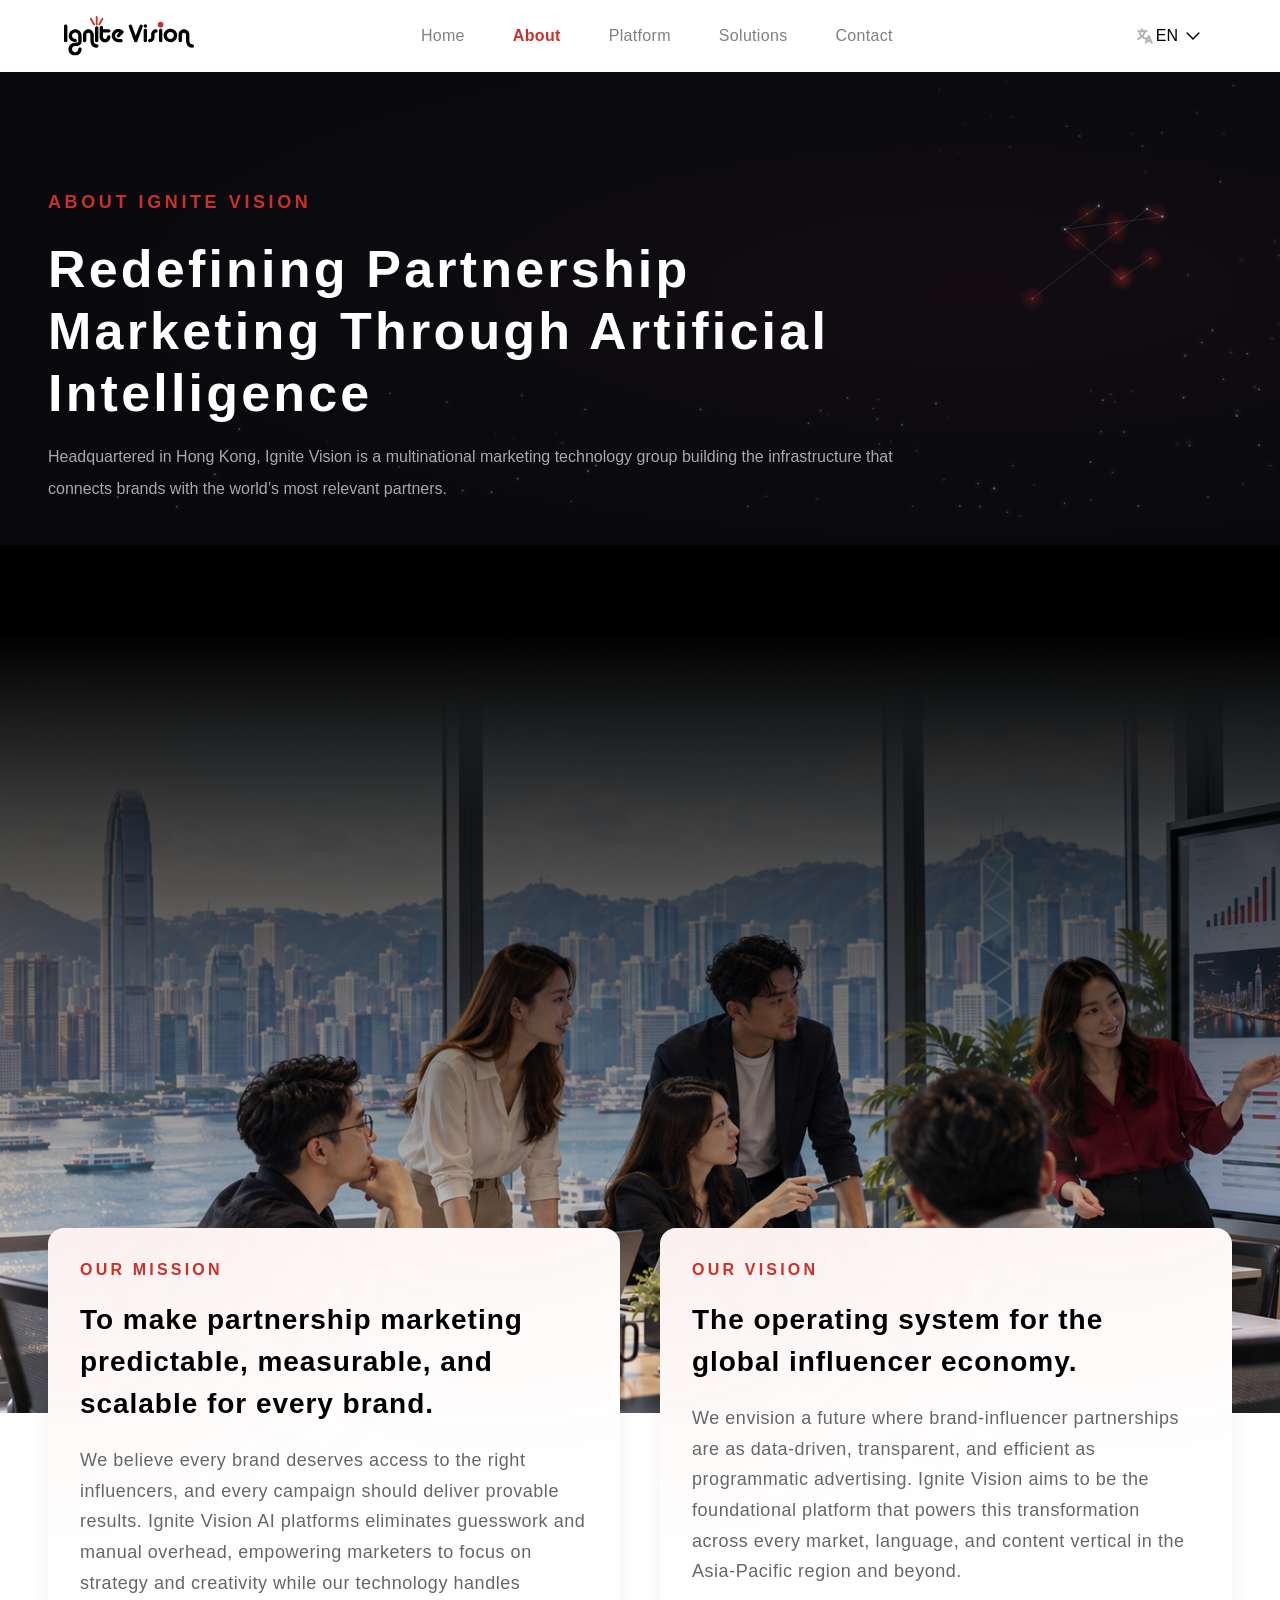
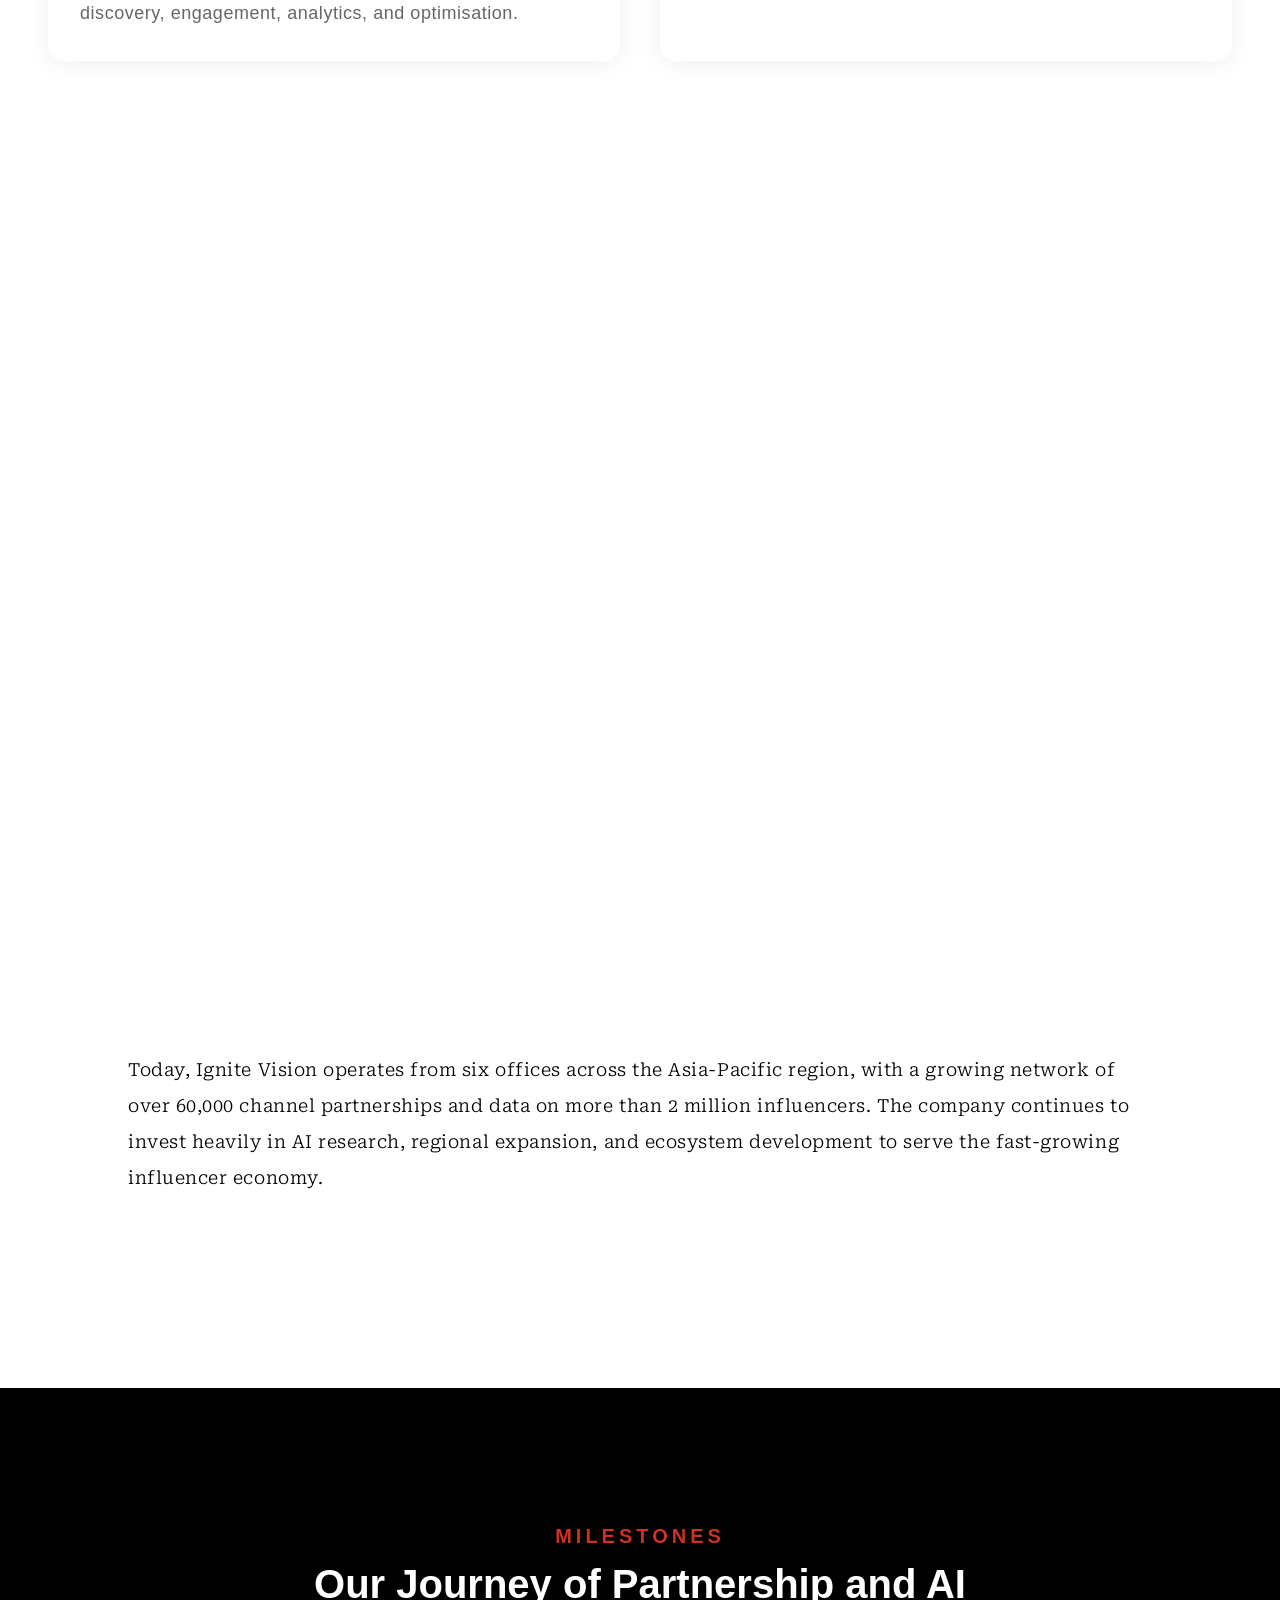
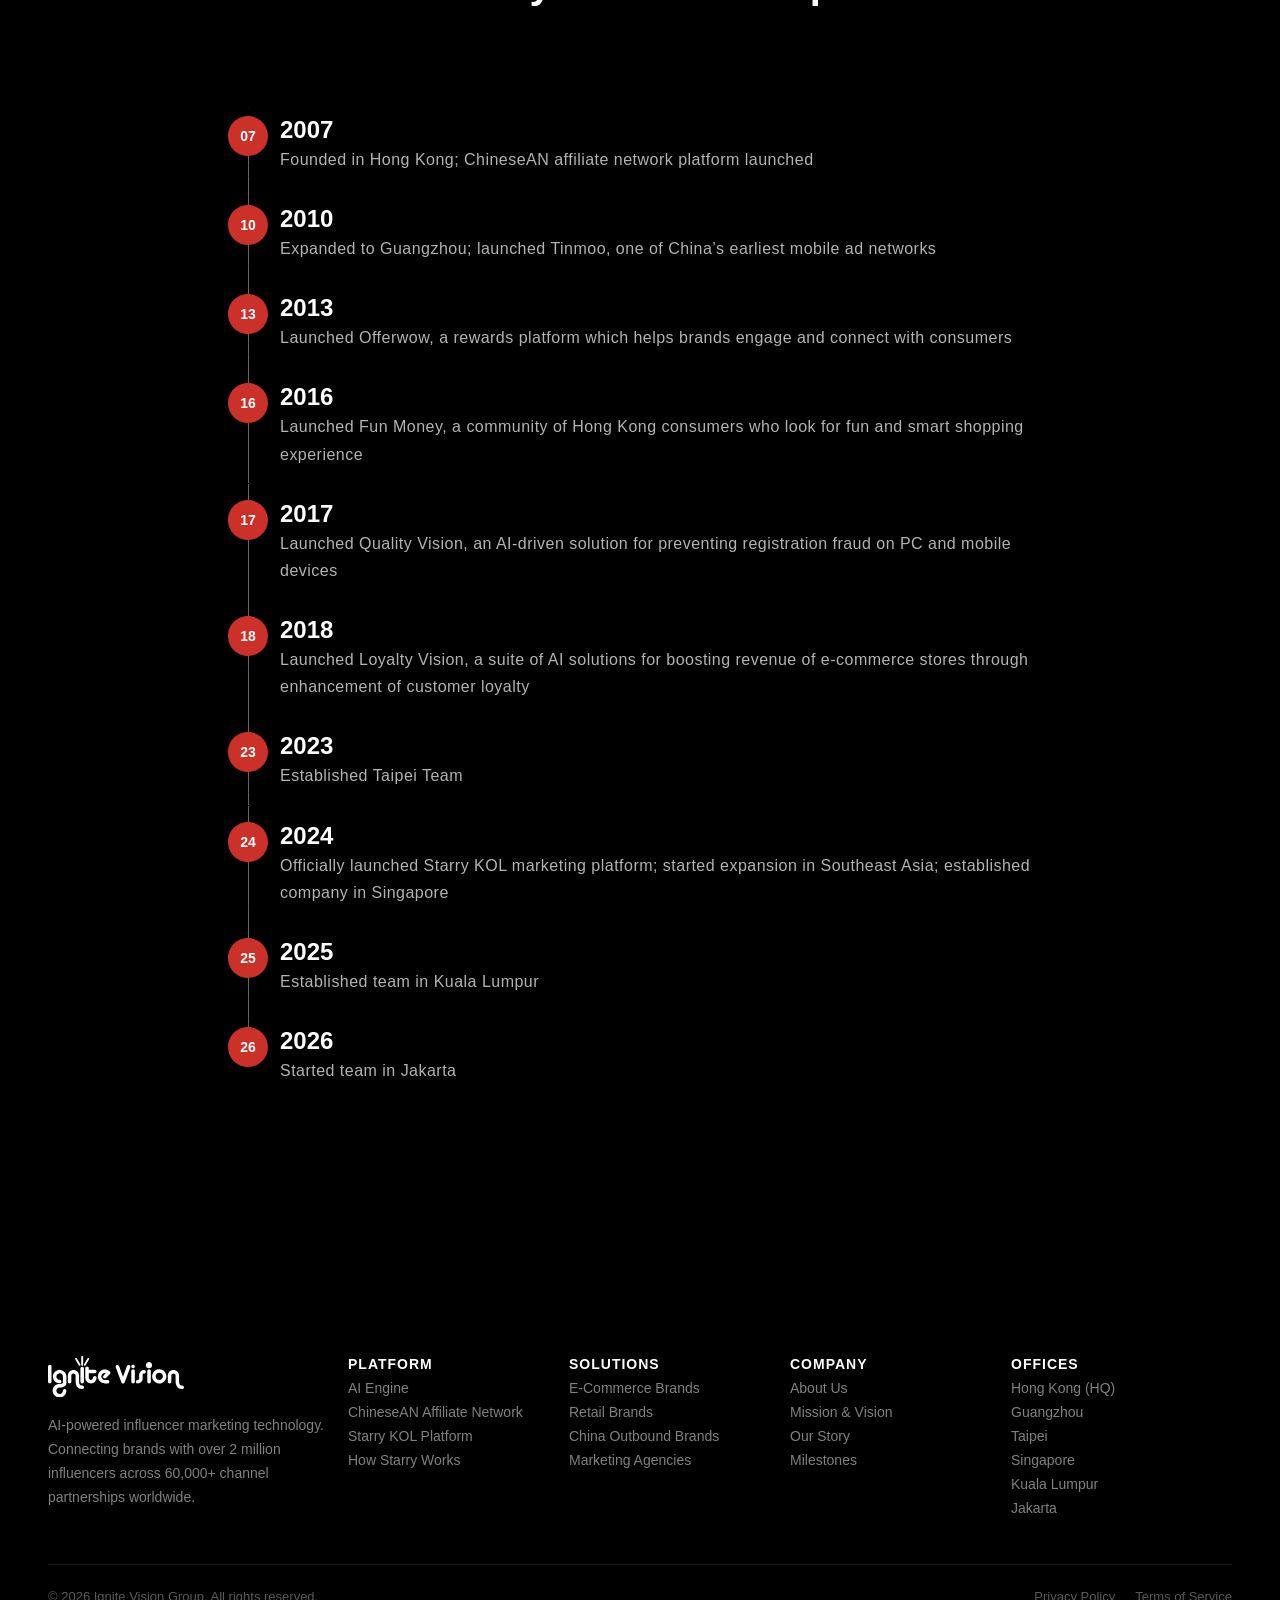
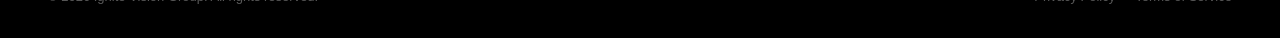
==== commit 69d57f9d: "更新 新增T&C 修改contact page 补充footer ux" ====
--- a/project/about.html
+++ b/project/about.html
@@ -10,7 +10,7 @@
       <div class="footer-col"><h4>Platform</h4><a class="footer-item" href="platform.html#ai-engine">AI Engine</a><a class="footer-item" href="platform.html#sub-platforms">ChineseAN Affiliate Network</a><a class="footer-item" href="platform.html#capabilities">Starry KOL Platform</a><a class="footer-item" href="platform.html#how-it-works">How Starry Works</a></div>
       <div class="footer-col"><h4>Solutions</h4><a class="footer-item" href="solutions.html#solution-1">E-Commerce Brands</a><a class="footer-item" href="solutions.html#solution-2">Retail Brands</a><a class="footer-item" href="solutions.html#solution-3">China Outbound Brands</a><a class="footer-item" href="solutions.html#solution-4">Marketing Agencies</a></div>
       <div class="footer-col"><h4>Company</h4><a class="footer-item" href="about.html">About Us</a><a class="footer-item" href="about.html#mission-vision">Mission &amp; Vision</a><a class="footer-item" href="about.html#our-story">Our Story</a><a class="footer-item" href="about.html#journey">Milestones</a></div>
-      <div class="footer-col" id="offices"><h4>Offices</h4><span class="footer-item">Hong Kong (HQ)</span><span class="footer-item">Guangzhou</span><span class="footer-item">Taipei</span><span class="footer-item">Singapore</span><span class="footer-item">Kuala Lumpur</span><span class="footer-item">Jakarta</span></div>
+      <div class="footer-col" id="offices"><h4>Offices</h4><a class="footer-item" href="contact.html#office-hong-kong">Hong Kong (HQ)</a><a class="footer-item" href="contact.html#office-guangzhou">Guangzhou</a><a class="footer-item" href="contact.html#office-taipei">Taipei</a><a class="footer-item" href="contact.html#contact-enquiry">Singapore</a><a class="footer-item" href="contact.html#contact-enquiry">Kuala Lumpur</a><a class="footer-item" href="contact.html#office-jakarta">Jakarta</a></div>
     </div>
-    <div class="footer-bottom"><p>&copy; 2026 Ignite Vision Group. All rights reserved.</p><div class="footer-bottom-links"><span class="footer-item">Privacy Policy</span><span class="footer-item">Terms of Service</span><span class="footer-item">Cookie Settings</span></div></div>
+    <div class="footer-bottom"><p>&copy; 2026 Ignite Vision Group. All rights reserved.</p><div class="footer-bottom-links"><a class="footer-item" href="privacy.html">Privacy Policy</a><a class="footer-item" href="terms.html">Terms of Service</a></div></div>
   </div></footer></div><script src="ignite-backgrounds.js" defer></script><script src="about.js" defer></script><script src="scroll-reveal.js" defer></script><script src="translations-zh.js"></script><script src="language.js"></script></body></html>
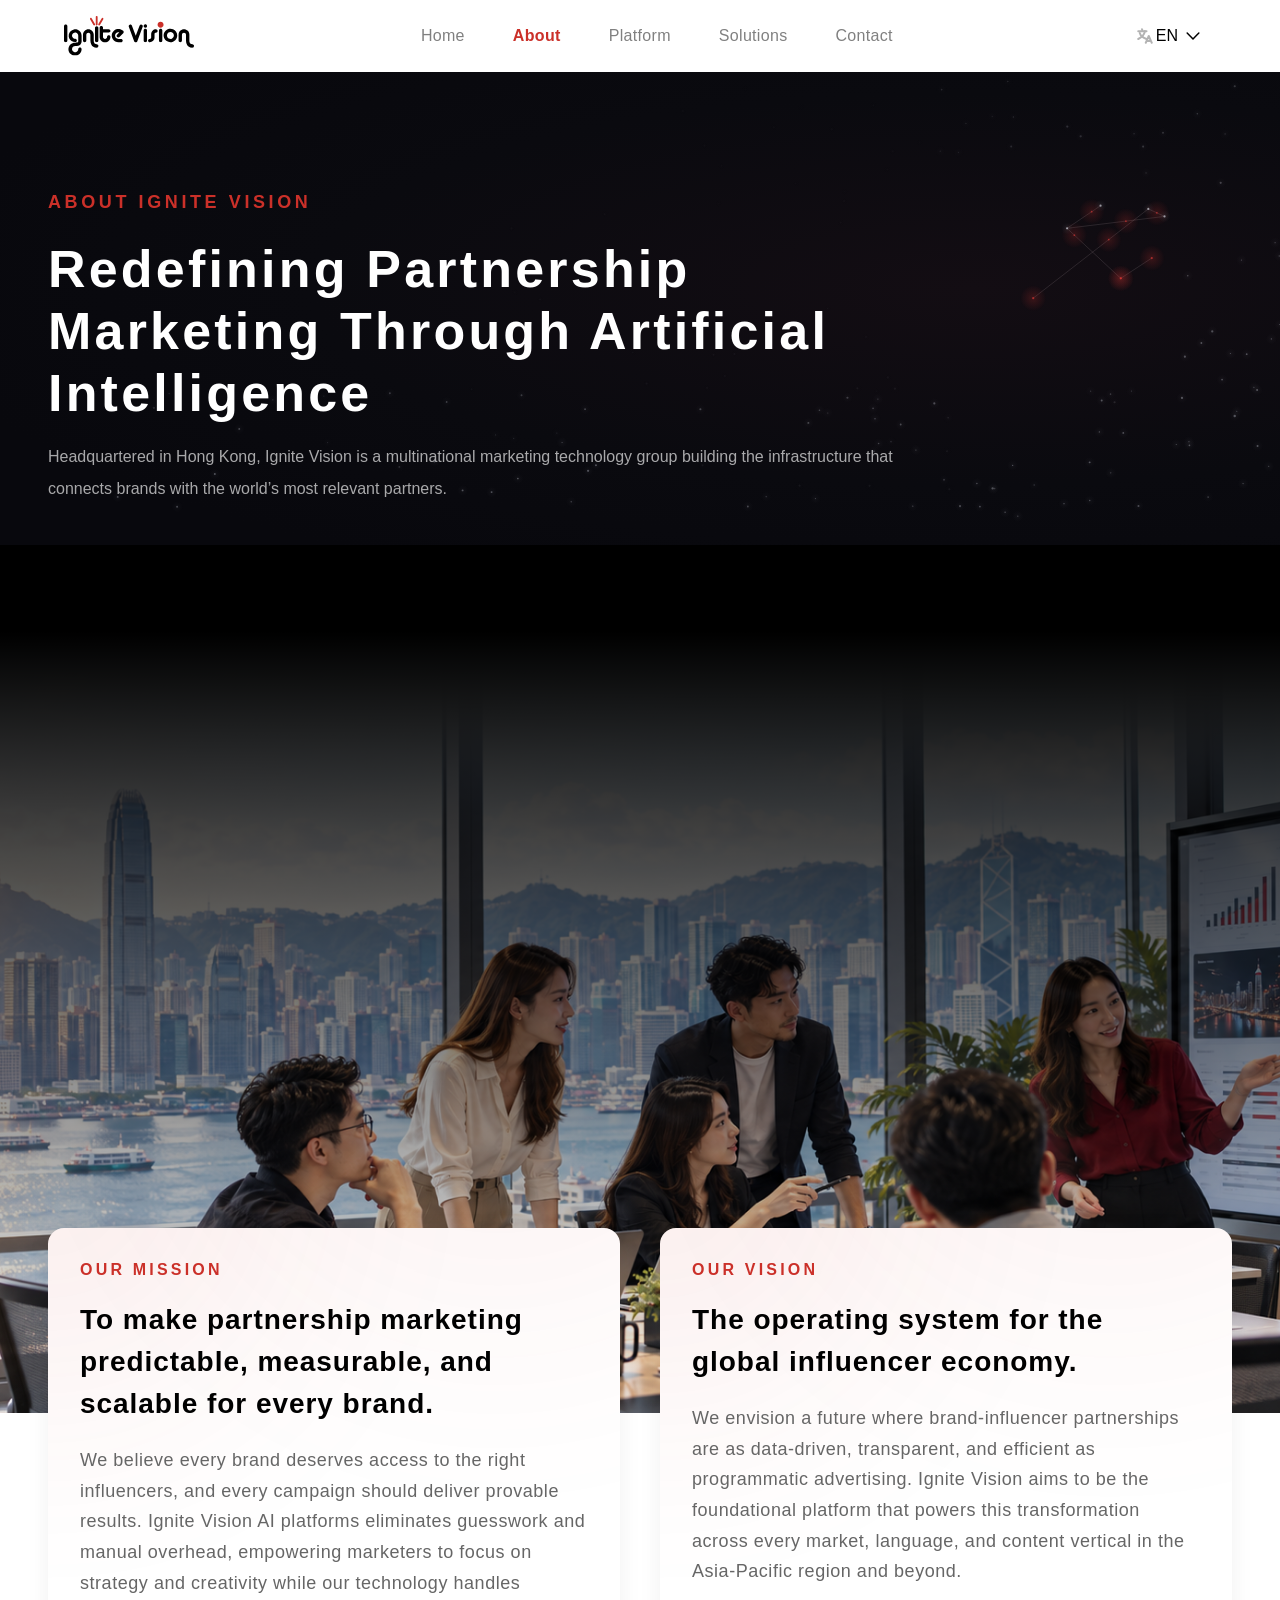
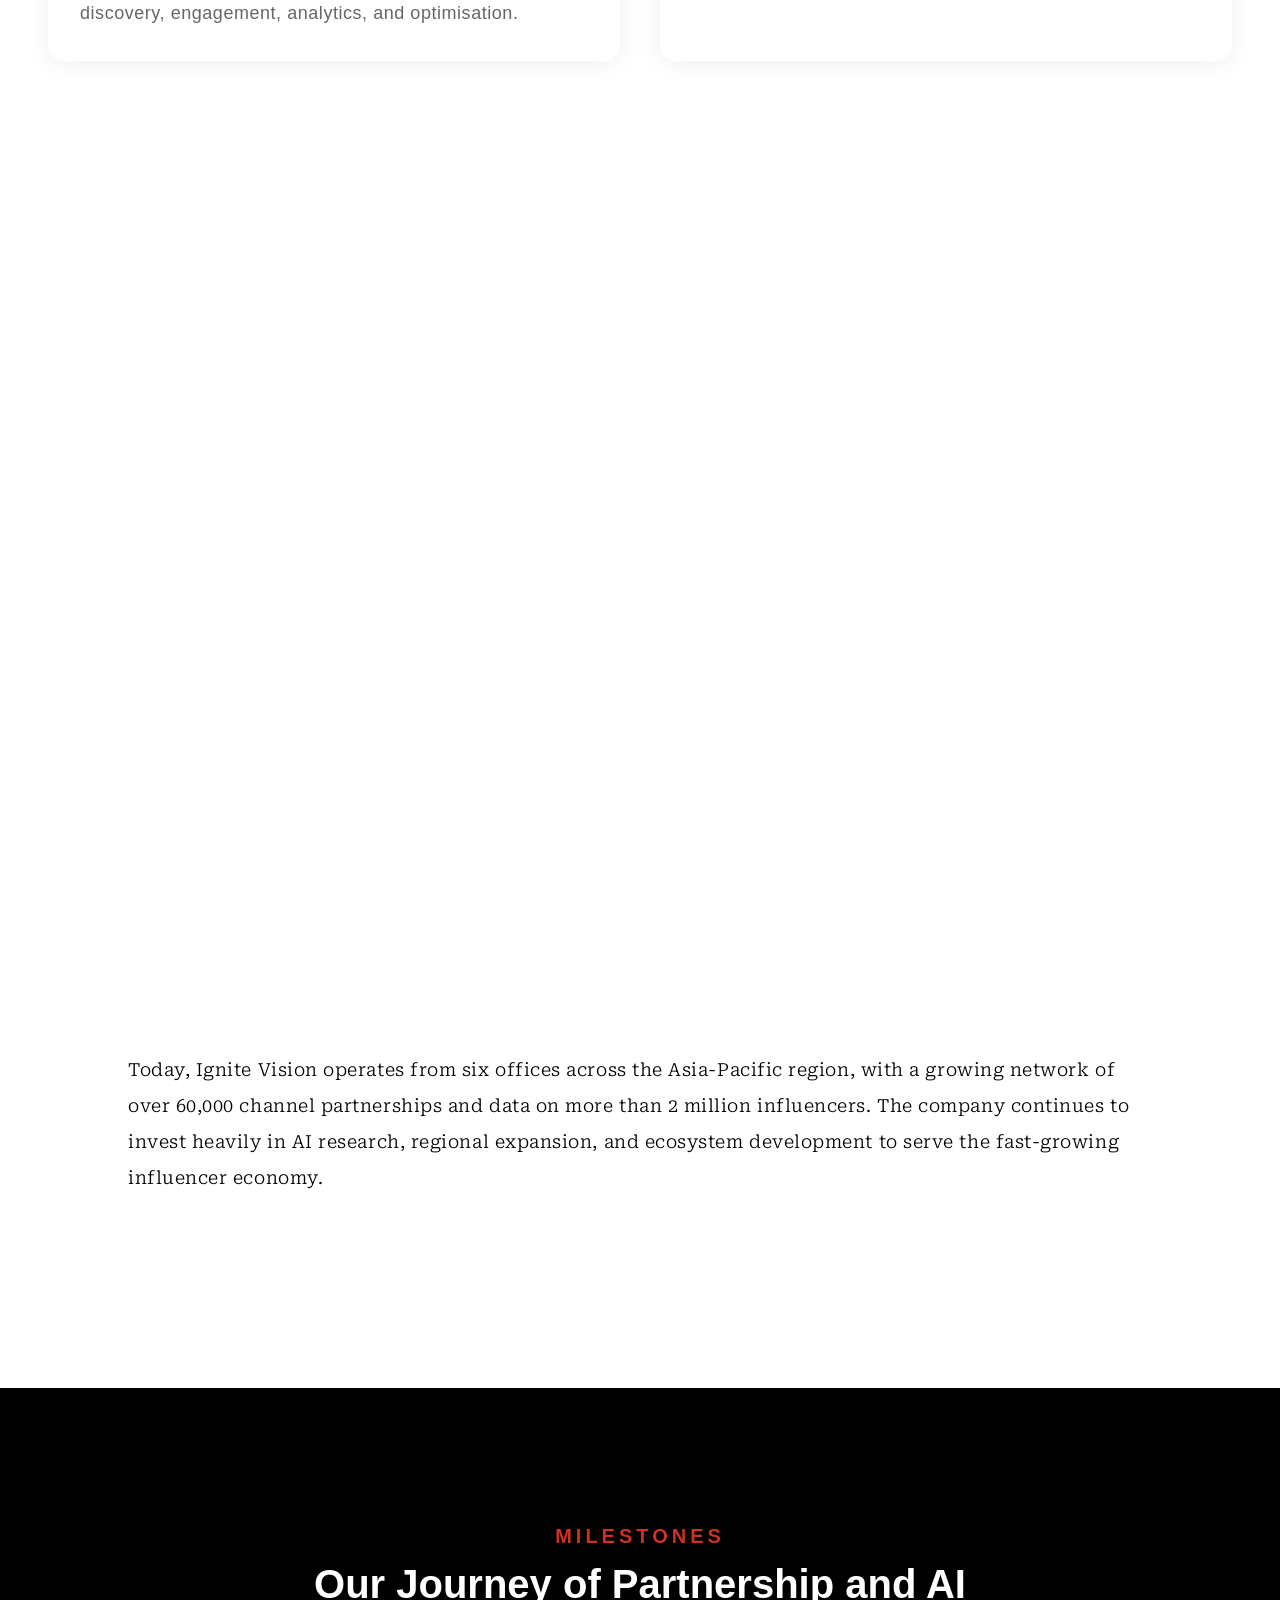
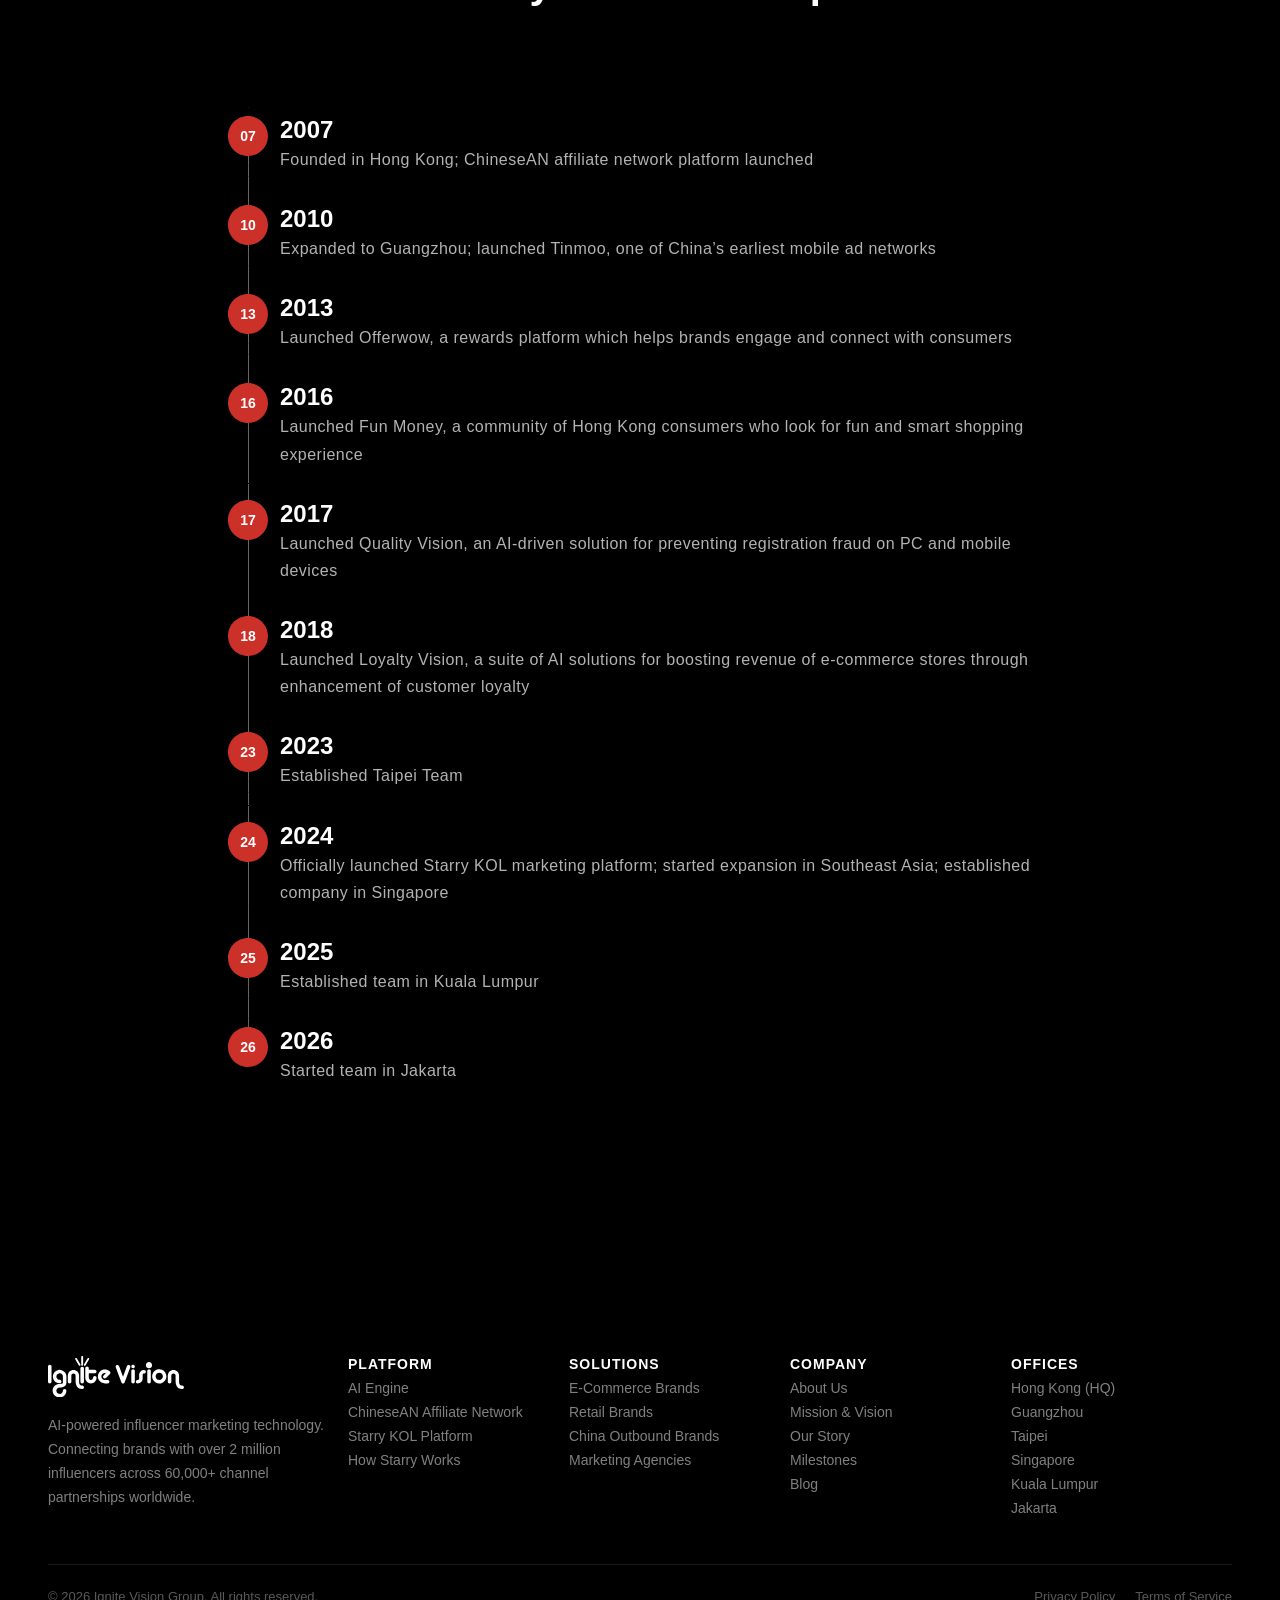
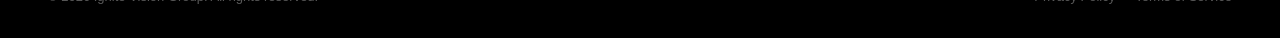
==== commit e86c7a1d: "补充blog入口 footer增加blog入口" ====
--- a/project/about.html
+++ b/project/about.html
@@ -9,7 +9,7 @@
       <div class="footer-brand"><a class="brand brand-footer" href="home.html#home" aria-label="Ignite Vision Home"><img src="assets/footer-20261125/logo.svg" alt="Ignite Vision"></a><p>AI-powered influencer marketing technology. Connecting brands with over 2 million influencers across 60,000+ channel partnerships worldwide.</p></div>
       <div class="footer-col"><h4>Platform</h4><a class="footer-item" href="platform.html#ai-engine">AI Engine</a><a class="footer-item" href="platform.html#sub-platforms">ChineseAN Affiliate Network</a><a class="footer-item" href="platform.html#capabilities">Starry KOL Platform</a><a class="footer-item" href="platform.html#how-it-works">How Starry Works</a></div>
       <div class="footer-col"><h4>Solutions</h4><a class="footer-item" href="solutions.html#solution-1">E-Commerce Brands</a><a class="footer-item" href="solutions.html#solution-2">Retail Brands</a><a class="footer-item" href="solutions.html#solution-3">China Outbound Brands</a><a class="footer-item" href="solutions.html#solution-4">Marketing Agencies</a></div>
-      <div class="footer-col"><h4>Company</h4><a class="footer-item" href="about.html">About Us</a><a class="footer-item" href="about.html#mission-vision">Mission &amp; Vision</a><a class="footer-item" href="about.html#our-story">Our Story</a><a class="footer-item" href="about.html#journey">Milestones</a></div>
+      <div class="footer-col"><h4>Company</h4><a class="footer-item" href="about.html">About Us</a><a class="footer-item" href="about.html#mission-vision">Mission &amp; Vision</a><a class="footer-item" href="about.html#our-story">Our Story</a><a class="footer-item" href="about.html#journey">Milestones</a><a class="footer-item" href="https://www.ignite-vision.com/blog/">Blog</a></div>
       <div class="footer-col" id="offices"><h4>Offices</h4><a class="footer-item" href="contact.html#office-hong-kong">Hong Kong (HQ)</a><a class="footer-item" href="contact.html#office-guangzhou">Guangzhou</a><a class="footer-item" href="contact.html#office-taipei">Taipei</a><a class="footer-item" href="contact.html#contact-enquiry">Singapore</a><a class="footer-item" href="contact.html#contact-enquiry">Kuala Lumpur</a><a class="footer-item" href="contact.html#office-jakarta">Jakarta</a></div>
     </div>
     <div class="footer-bottom"><p>&copy; 2026 Ignite Vision Group. All rights reserved.</p><div class="footer-bottom-links"><a class="footer-item" href="privacy.html">Privacy Policy</a><a class="footer-item" href="terms.html">Terms of Service</a></div></div>
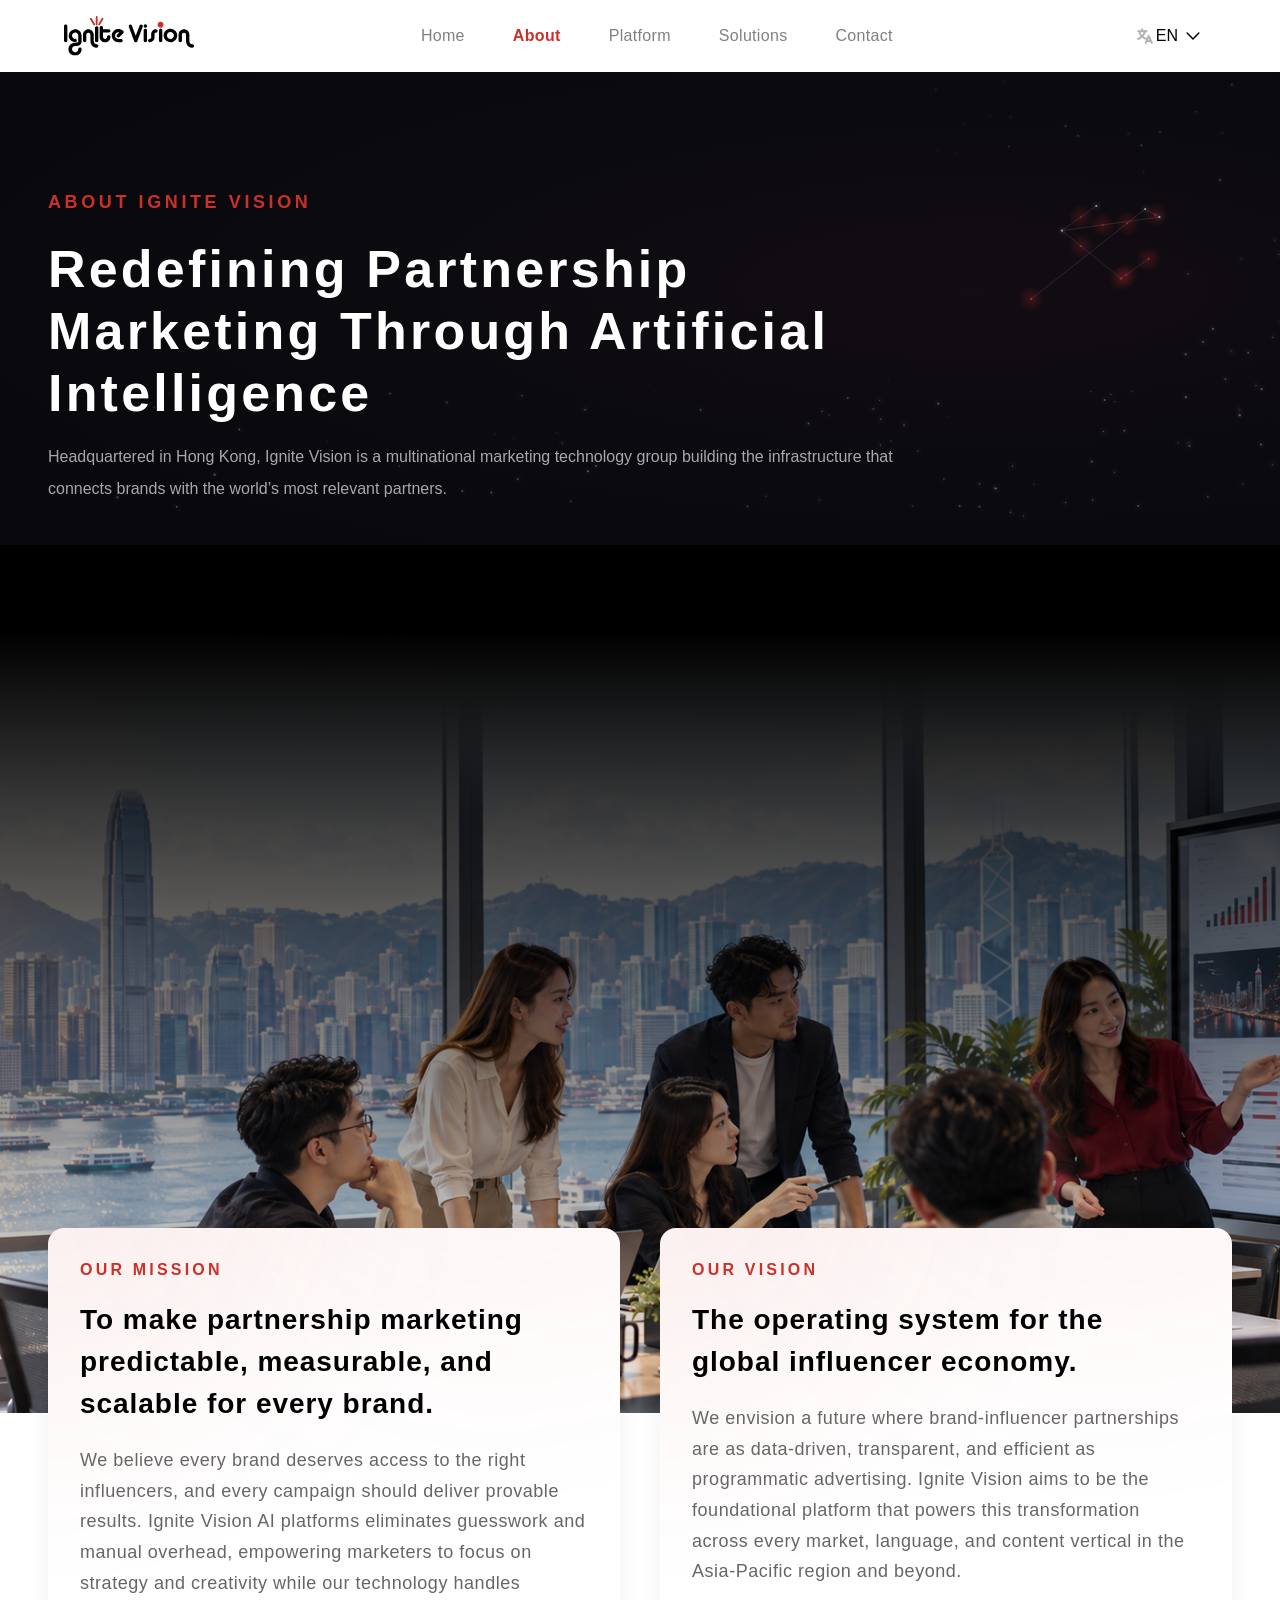
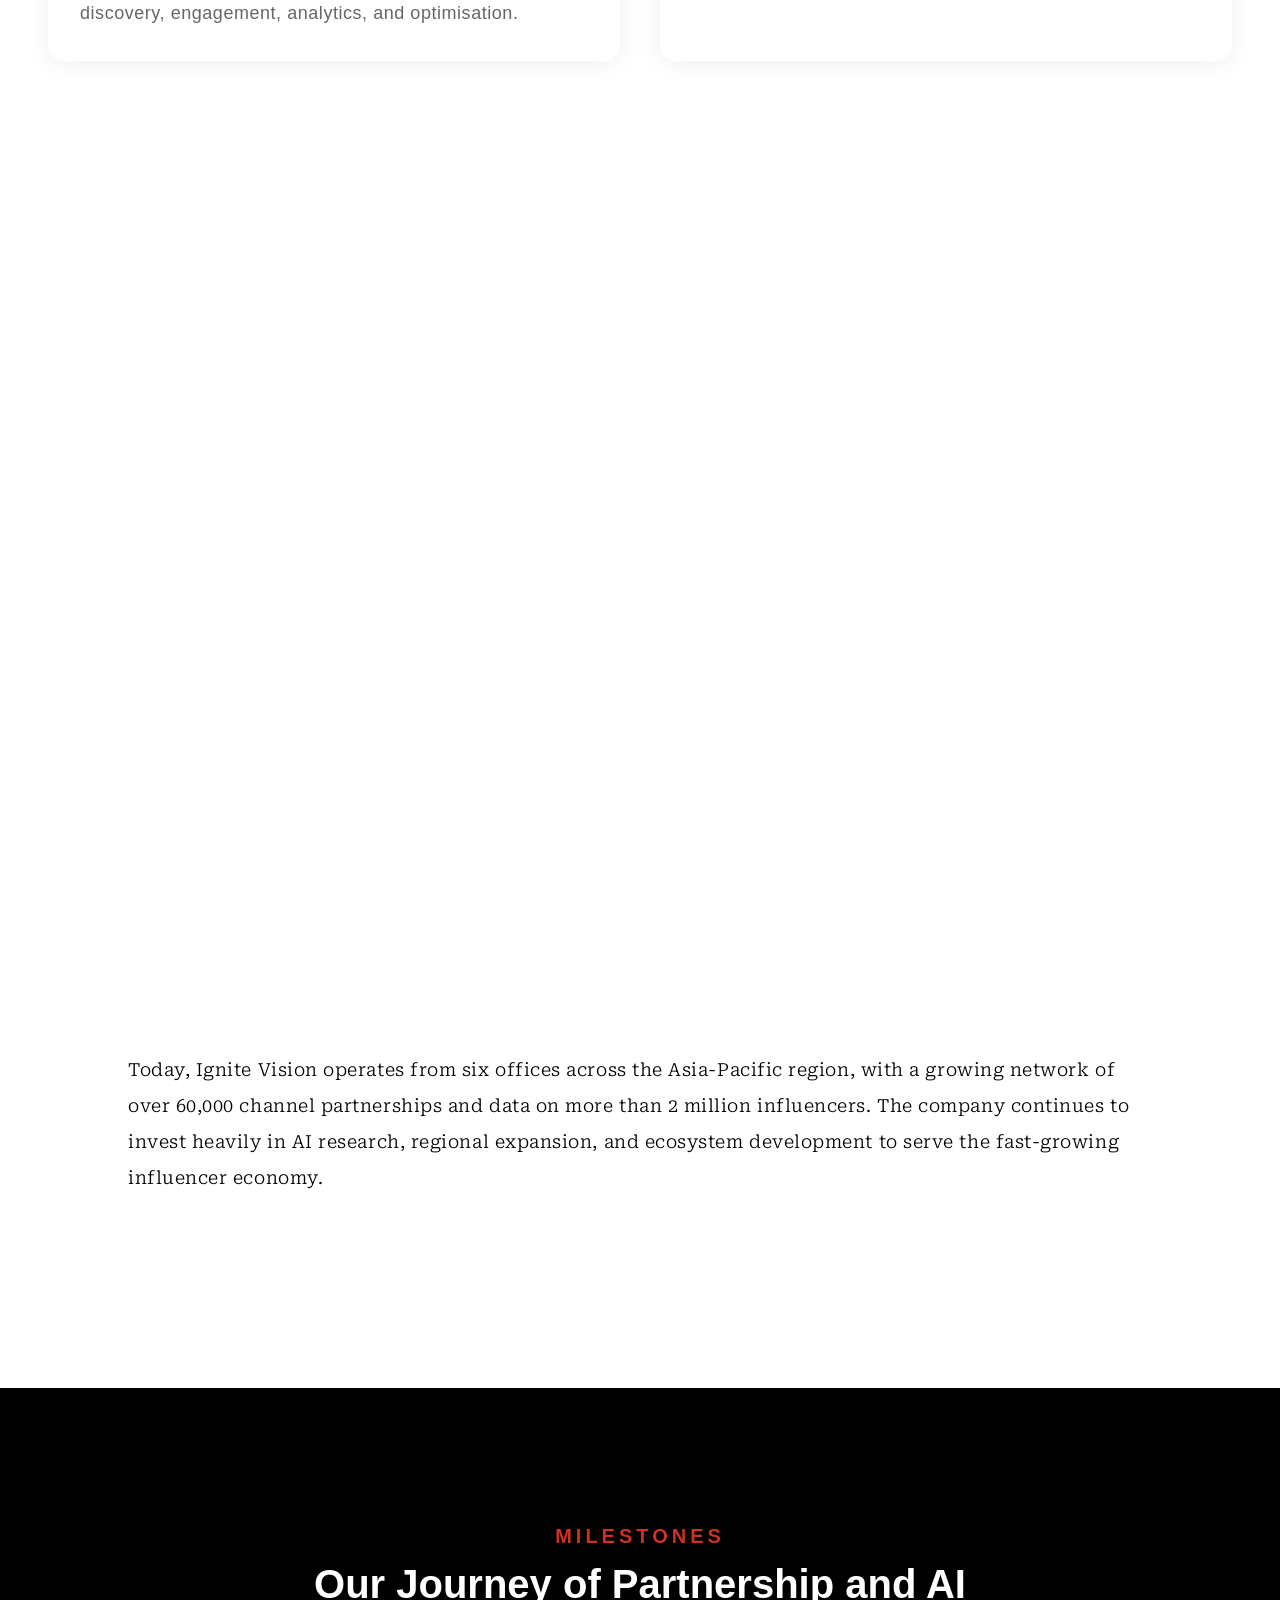
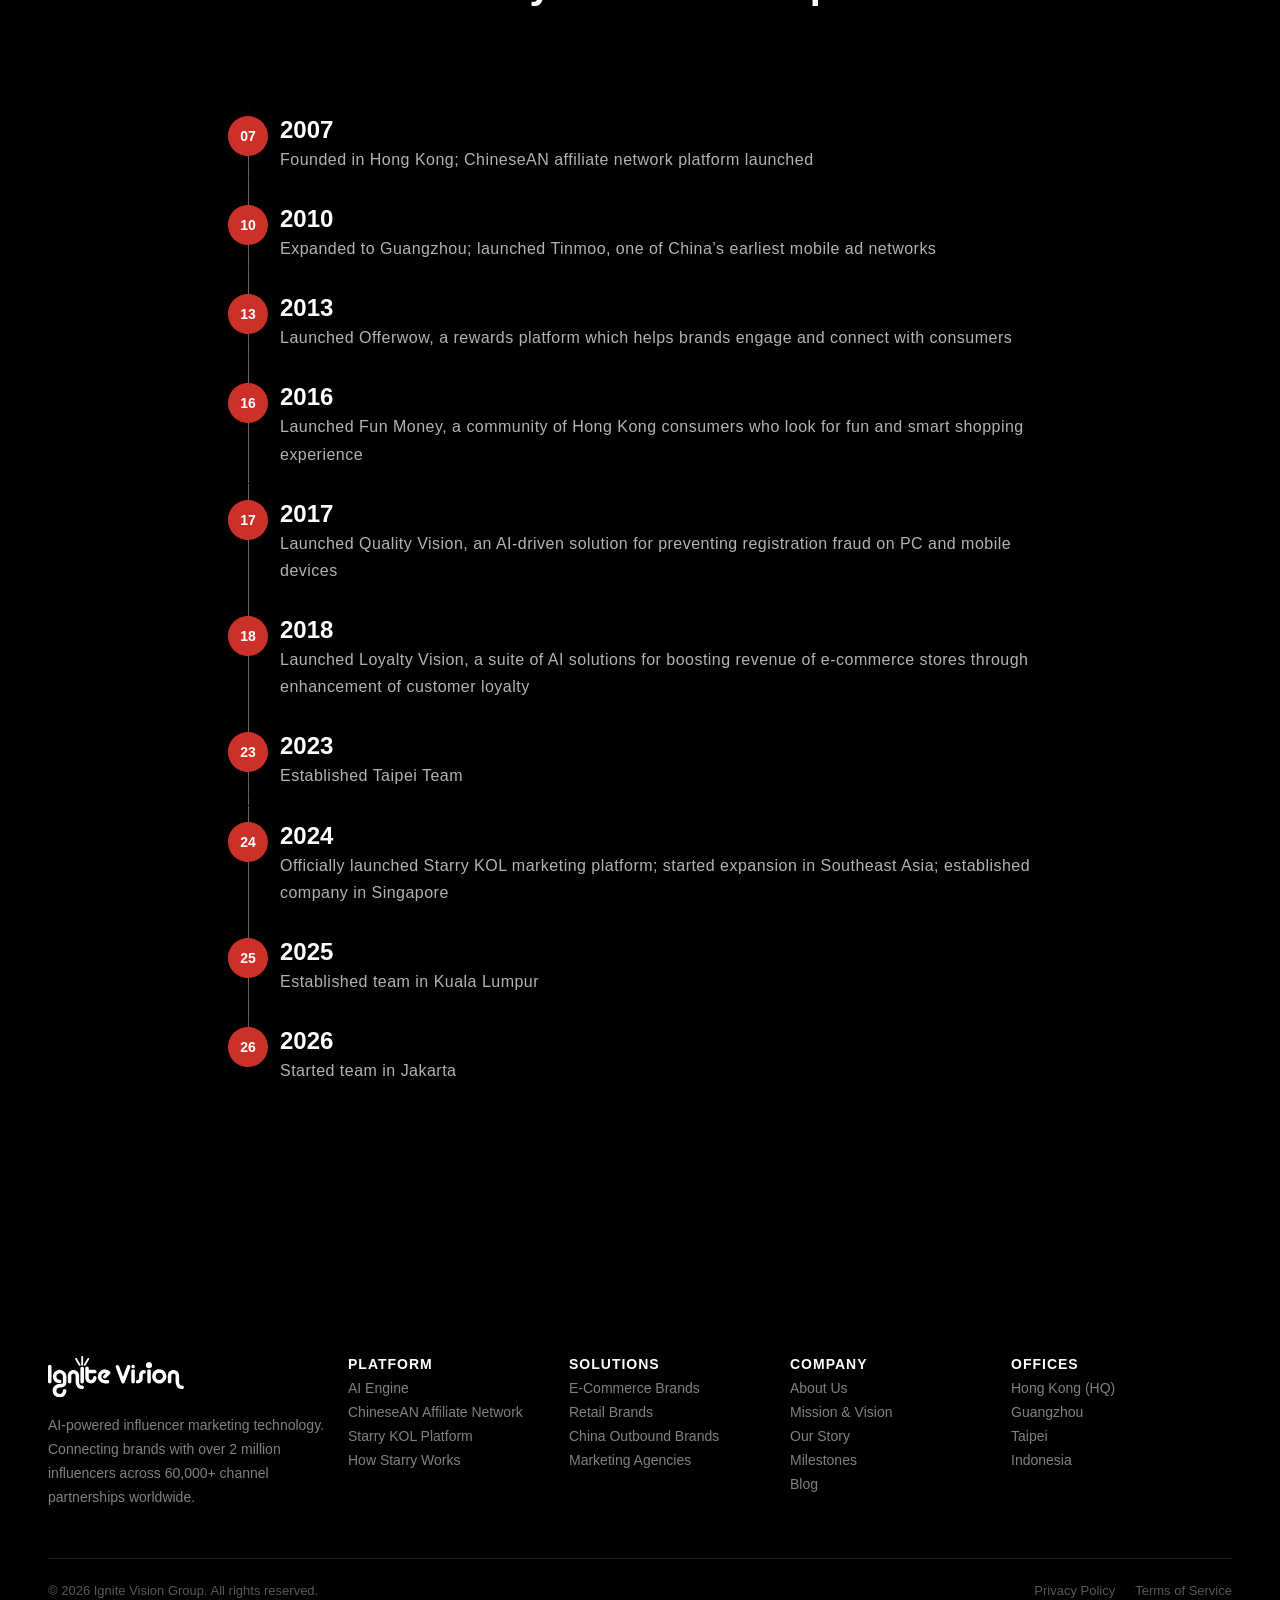
==== commit 62dd57c1: "更新" ====
--- a/project/about.html
+++ b/project/about.html
@@ -10,7 +10,7 @@
       <div class="footer-col"><h4>Platform</h4><a class="footer-item" href="platform.html#ai-engine">AI Engine</a><a class="footer-item" href="platform.html#sub-platforms">ChineseAN Affiliate Network</a><a class="footer-item" href="platform.html#capabilities">Starry KOL Platform</a><a class="footer-item" href="platform.html#how-it-works">How Starry Works</a></div>
       <div class="footer-col"><h4>Solutions</h4><a class="footer-item" href="solutions.html#solution-1">E-Commerce Brands</a><a class="footer-item" href="solutions.html#solution-2">Retail Brands</a><a class="footer-item" href="solutions.html#solution-3">China Outbound Brands</a><a class="footer-item" href="solutions.html#solution-4">Marketing Agencies</a></div>
       <div class="footer-col"><h4>Company</h4><a class="footer-item" href="about.html">About Us</a><a class="footer-item" href="about.html#mission-vision">Mission &amp; Vision</a><a class="footer-item" href="about.html#our-story">Our Story</a><a class="footer-item" href="about.html#journey">Milestones</a><a class="footer-item" href="https://www.ignite-vision.com/blog/">Blog</a></div>
-      <div class="footer-col" id="offices"><h4>Offices</h4><a class="footer-item" href="contact.html#office-hong-kong">Hong Kong (HQ)</a><a class="footer-item" href="contact.html#office-guangzhou">Guangzhou</a><a class="footer-item" href="contact.html#office-taipei">Taipei</a><a class="footer-item" href="contact.html#contact-enquiry">Singapore</a><a class="footer-item" href="contact.html#contact-enquiry">Kuala Lumpur</a><a class="footer-item" href="contact.html#office-jakarta">Jakarta</a></div>
+      <div class="footer-col" id="offices"><h4>Offices</h4><a class="footer-item" href="contact.html#office-hong-kong">Hong Kong (HQ)</a><a class="footer-item" href="contact.html#office-guangzhou">Guangzhou</a><a class="footer-item" href="contact.html#office-taipei">Taipei</a><a class="footer-item" href="contact.html#office-jakarta">Indonesia</a></div>
     </div>
     <div class="footer-bottom"><p>&copy; 2026 Ignite Vision Group. All rights reserved.</p><div class="footer-bottom-links"><a class="footer-item" href="privacy.html">Privacy Policy</a><a class="footer-item" href="terms.html">Terms of Service</a></div></div>
   </div></footer></div><script src="ignite-backgrounds.js" defer></script><script src="about.js" defer></script><script src="scroll-reveal.js" defer></script><script src="translations-zh.js"></script><script src="language.js"></script></body></html>
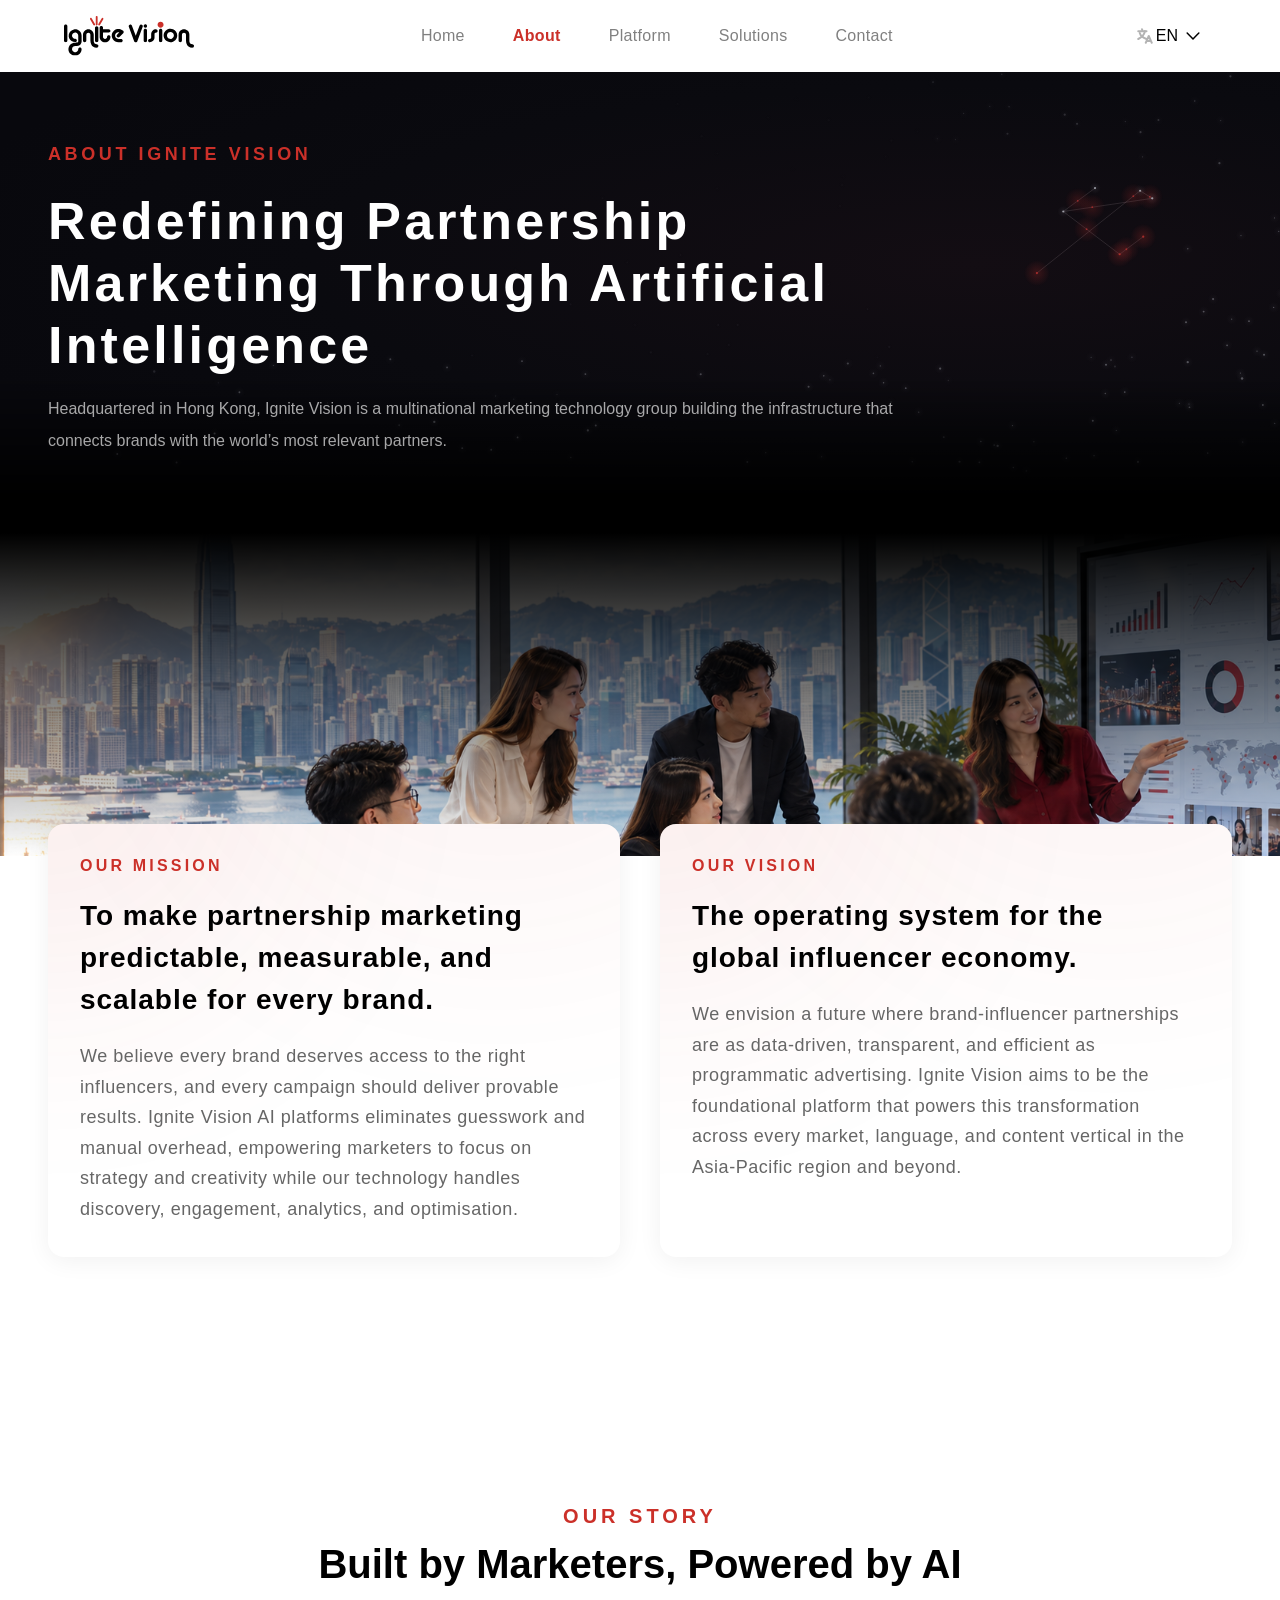
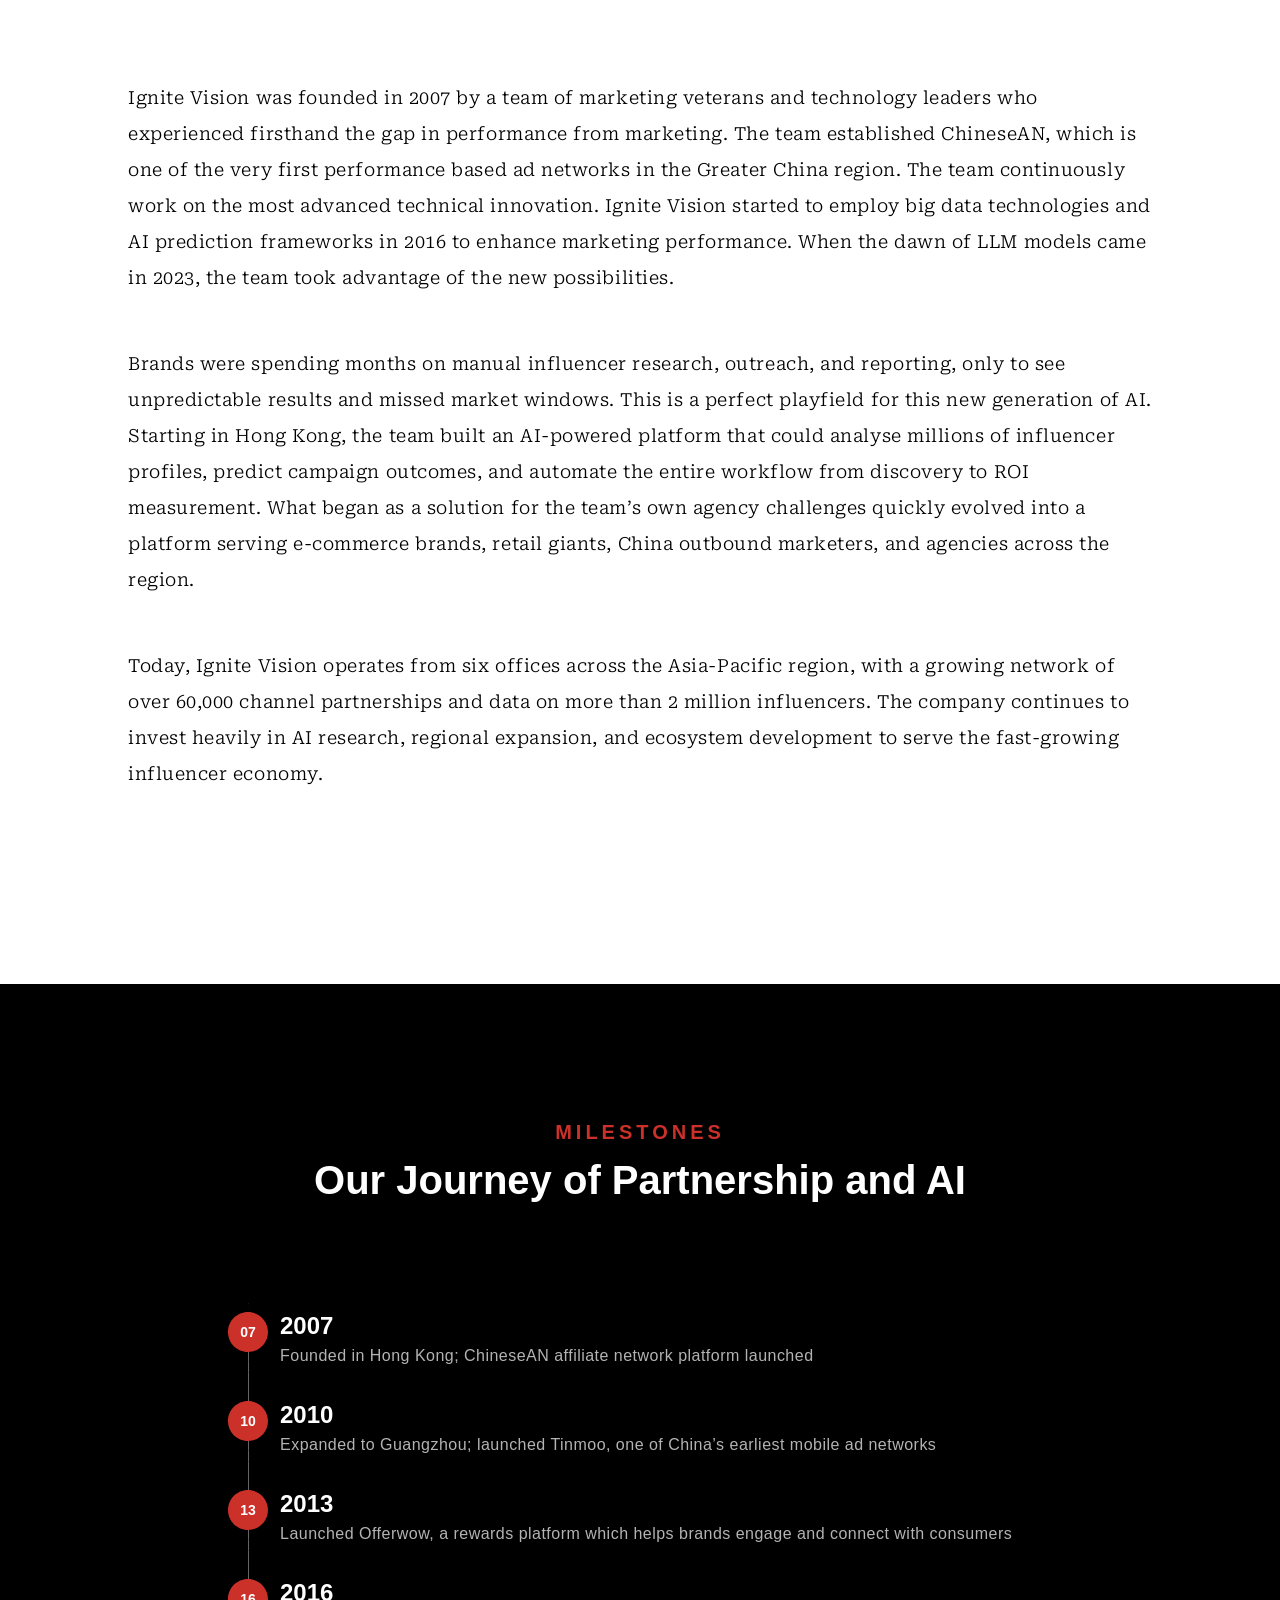
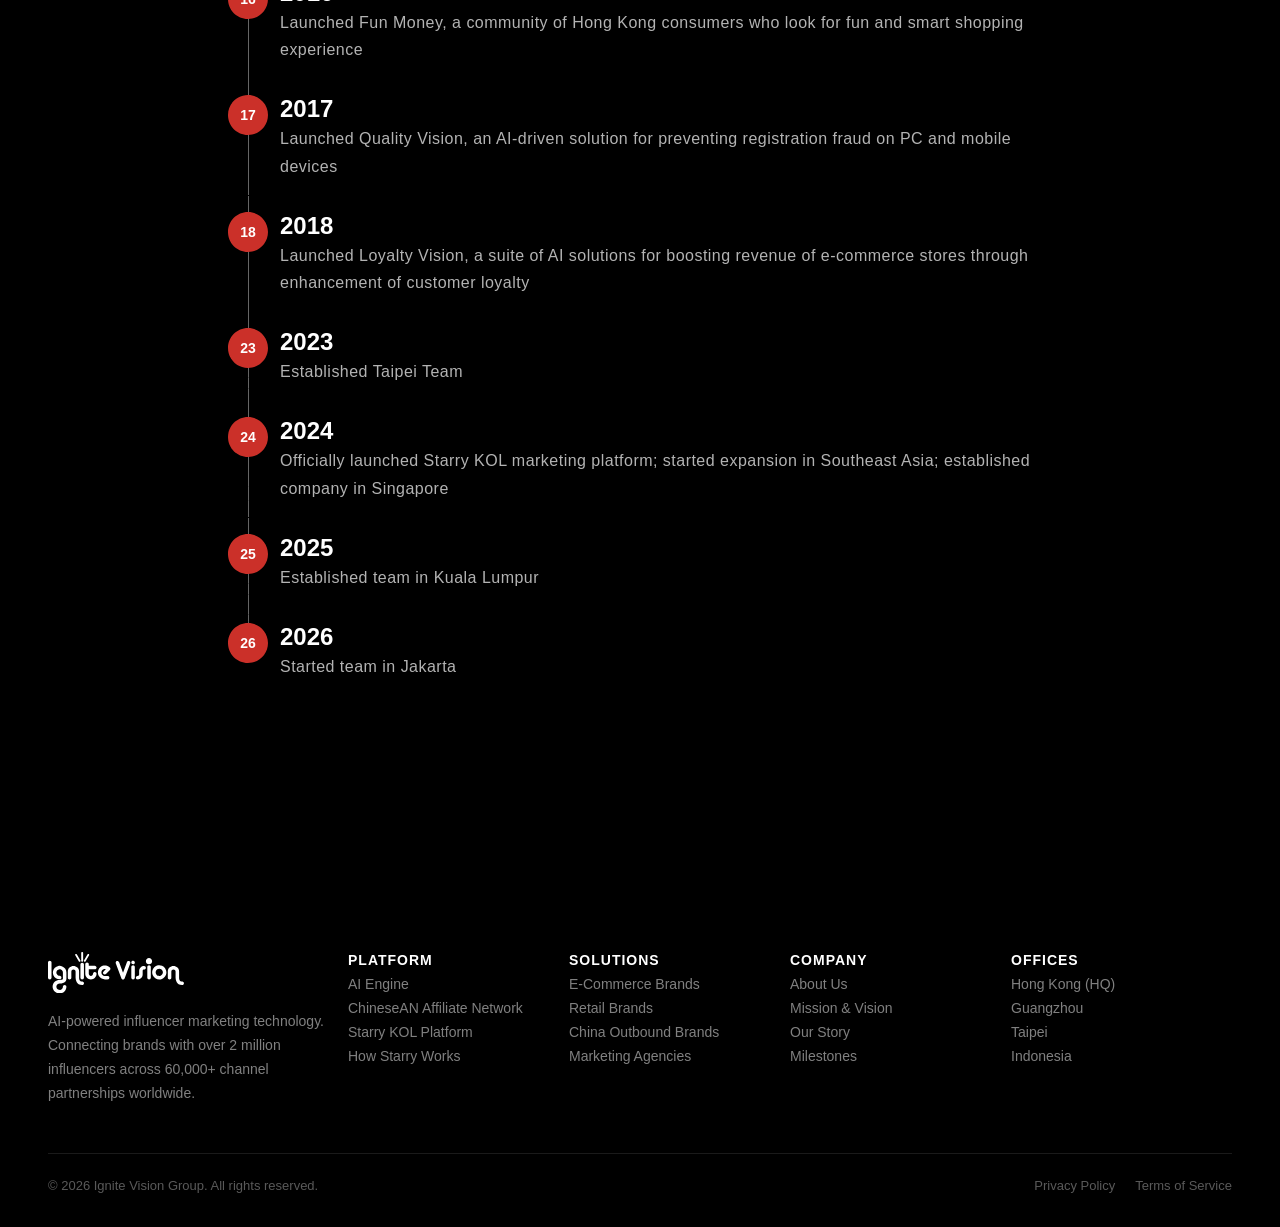
==== commit 934ad872: "更新" ====
--- a/project/about.html
+++ b/project/about.html
@@ -9,7 +9,7 @@
       <div class="footer-brand"><a class="brand brand-footer" href="home.html#home" aria-label="Ignite Vision Home"><img src="assets/footer-20261125/logo.svg" alt="Ignite Vision"></a><p>AI-powered influencer marketing technology. Connecting brands with over 2 million influencers across 60,000+ channel partnerships worldwide.</p></div>
       <div class="footer-col"><h4>Platform</h4><a class="footer-item" href="platform.html#ai-engine">AI Engine</a><a class="footer-item" href="platform.html#sub-platforms">ChineseAN Affiliate Network</a><a class="footer-item" href="platform.html#capabilities">Starry KOL Platform</a><a class="footer-item" href="platform.html#how-it-works">How Starry Works</a></div>
       <div class="footer-col"><h4>Solutions</h4><a class="footer-item" href="solutions.html#solution-1">E-Commerce Brands</a><a class="footer-item" href="solutions.html#solution-2">Retail Brands</a><a class="footer-item" href="solutions.html#solution-3">China Outbound Brands</a><a class="footer-item" href="solutions.html#solution-4">Marketing Agencies</a></div>
-      <div class="footer-col"><h4>Company</h4><a class="footer-item" href="about.html">About Us</a><a class="footer-item" href="about.html#mission-vision">Mission &amp; Vision</a><a class="footer-item" href="about.html#our-story">Our Story</a><a class="footer-item" href="about.html#journey">Milestones</a><a class="footer-item" href="https://www.ignite-vision.com/blog/">Blog</a></div>
+      <div class="footer-col"><h4>Company</h4><a class="footer-item" href="about.html">About Us</a><a class="footer-item" href="about.html#mission-vision">Mission &amp; Vision</a><a class="footer-item" href="about.html#our-story">Our Story</a><a class="footer-item" href="about.html#journey">Milestones</a></div>
       <div class="footer-col" id="offices"><h4>Offices</h4><a class="footer-item" href="contact.html#office-hong-kong">Hong Kong (HQ)</a><a class="footer-item" href="contact.html#office-guangzhou">Guangzhou</a><a class="footer-item" href="contact.html#office-taipei">Taipei</a><a class="footer-item" href="contact.html#office-jakarta">Indonesia</a></div>
     </div>
     <div class="footer-bottom"><p>&copy; 2026 Ignite Vision Group. All rights reserved.</p><div class="footer-bottom-links"><a class="footer-item" href="privacy.html">Privacy Policy</a><a class="footer-item" href="terms.html">Terms of Service</a></div></div>
--- a/project/about.css
+++ b/project/about.css
@@ -21,3 +21,21 @@
 .journey-copy{position:relative;flex:1;min-width:0}
 .journey-copy h3{font-size:24px;line-height:normal;font-weight:700;color:#fff;margin-bottom:2px}
 .timeline-connected .journey-copy p{font-size:16px;line-height:1.7;letter-spacing:.48px;color:#b3b3b3}
+
+/* Fade the animated layer into the same black used by the photo overlay. */
+.about-motion{-webkit-mask-image:linear-gradient(to bottom,#000 0,#000 calc(100% - 120px),transparent 100%);mask-image:linear-gradient(to bottom,#000 0,#000 calc(100% - 120px),transparent 100%)}
+
+/* Compact intro and photograph, approved 2026-11-26. */
+.about-hero{padding-top:144px;--about-photo-height:clamp(320px,28vw,420px)}
+.about-intro{min-height:0;padding-bottom:40px}
+.about-intro p{padding-bottom:0}
+.about-photo{height:var(--about-photo-height)}
+.about-photo img{object-fit:cover;object-position:center}
+@media(max-width:600px){
+ .about-hero{padding-top:112px;--about-photo-height:220px}
+ .about-intro{padding-bottom:40px}
+}
+
+/* Keep the mission cards below faces in the compact hero photograph. */
+.mission-grid{margin-top:-32px}
+@media(max-width:600px){.mission-grid{margin-top:0}}
